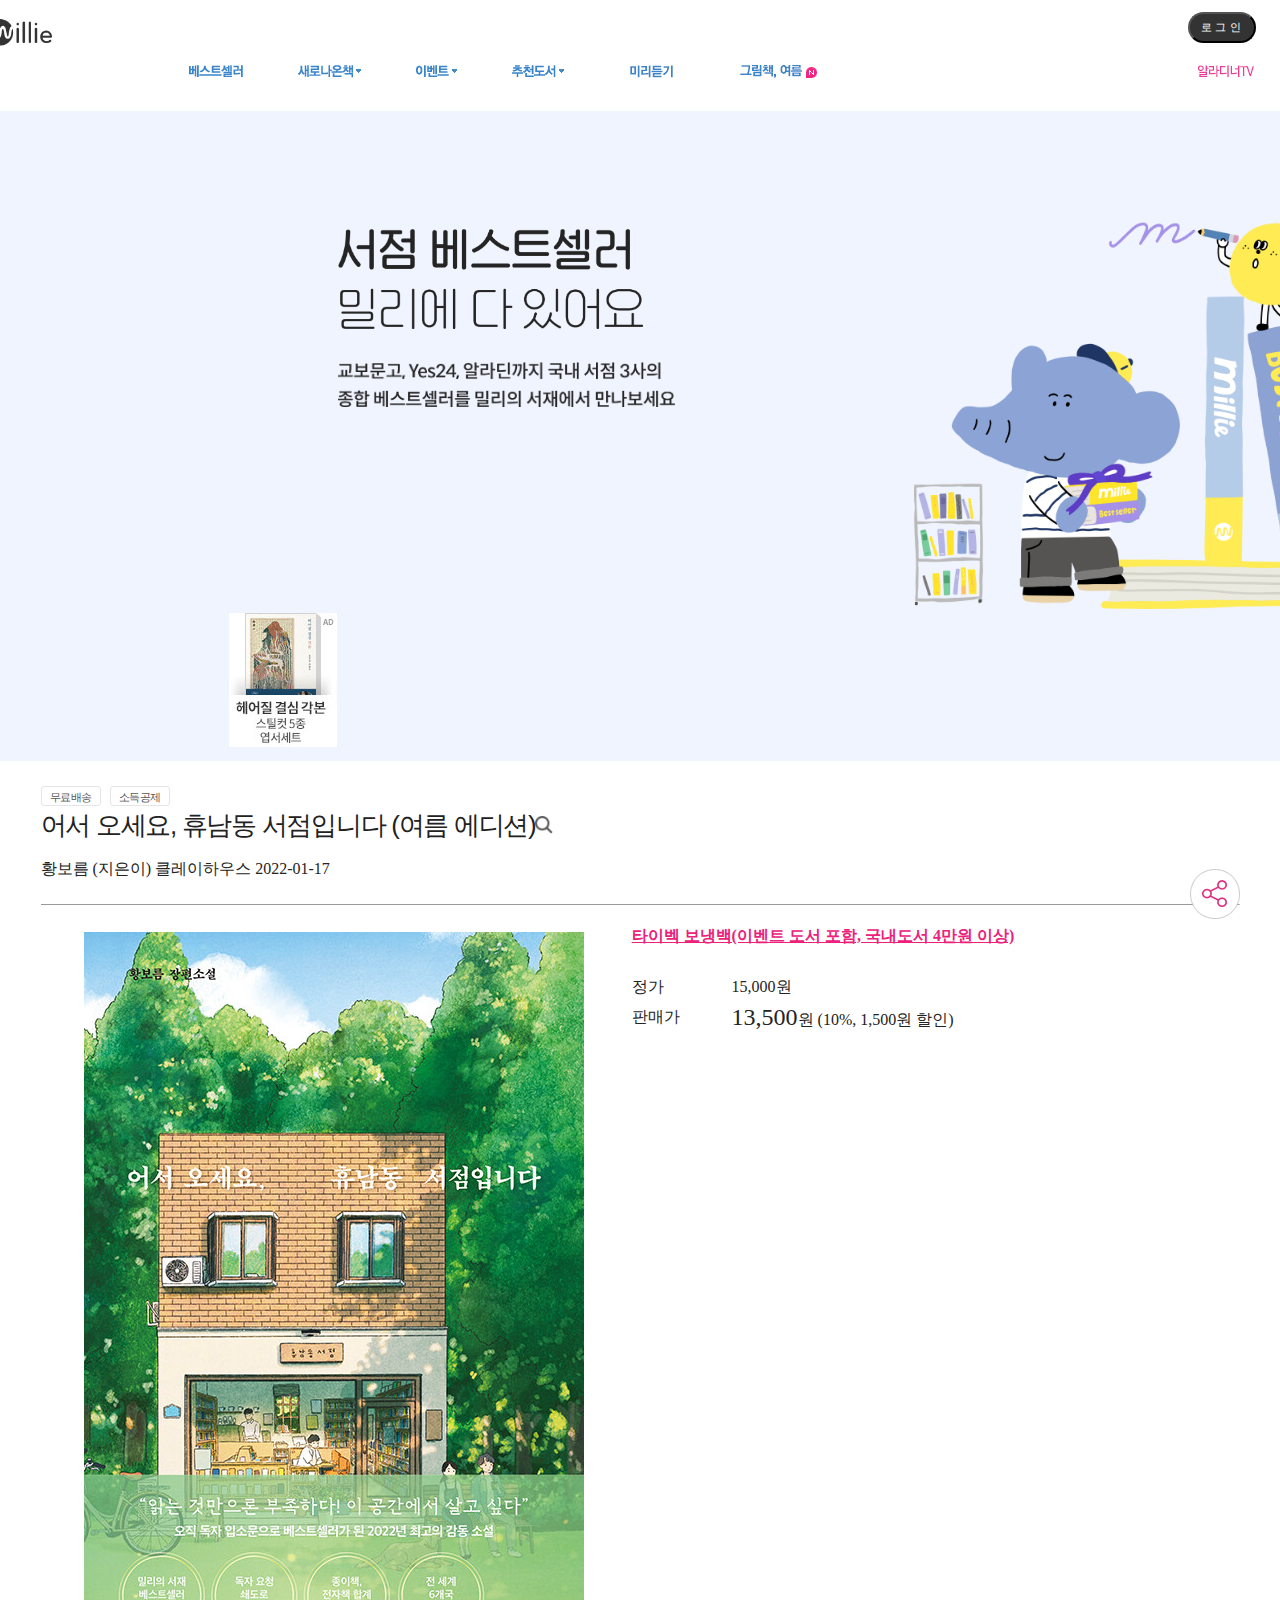
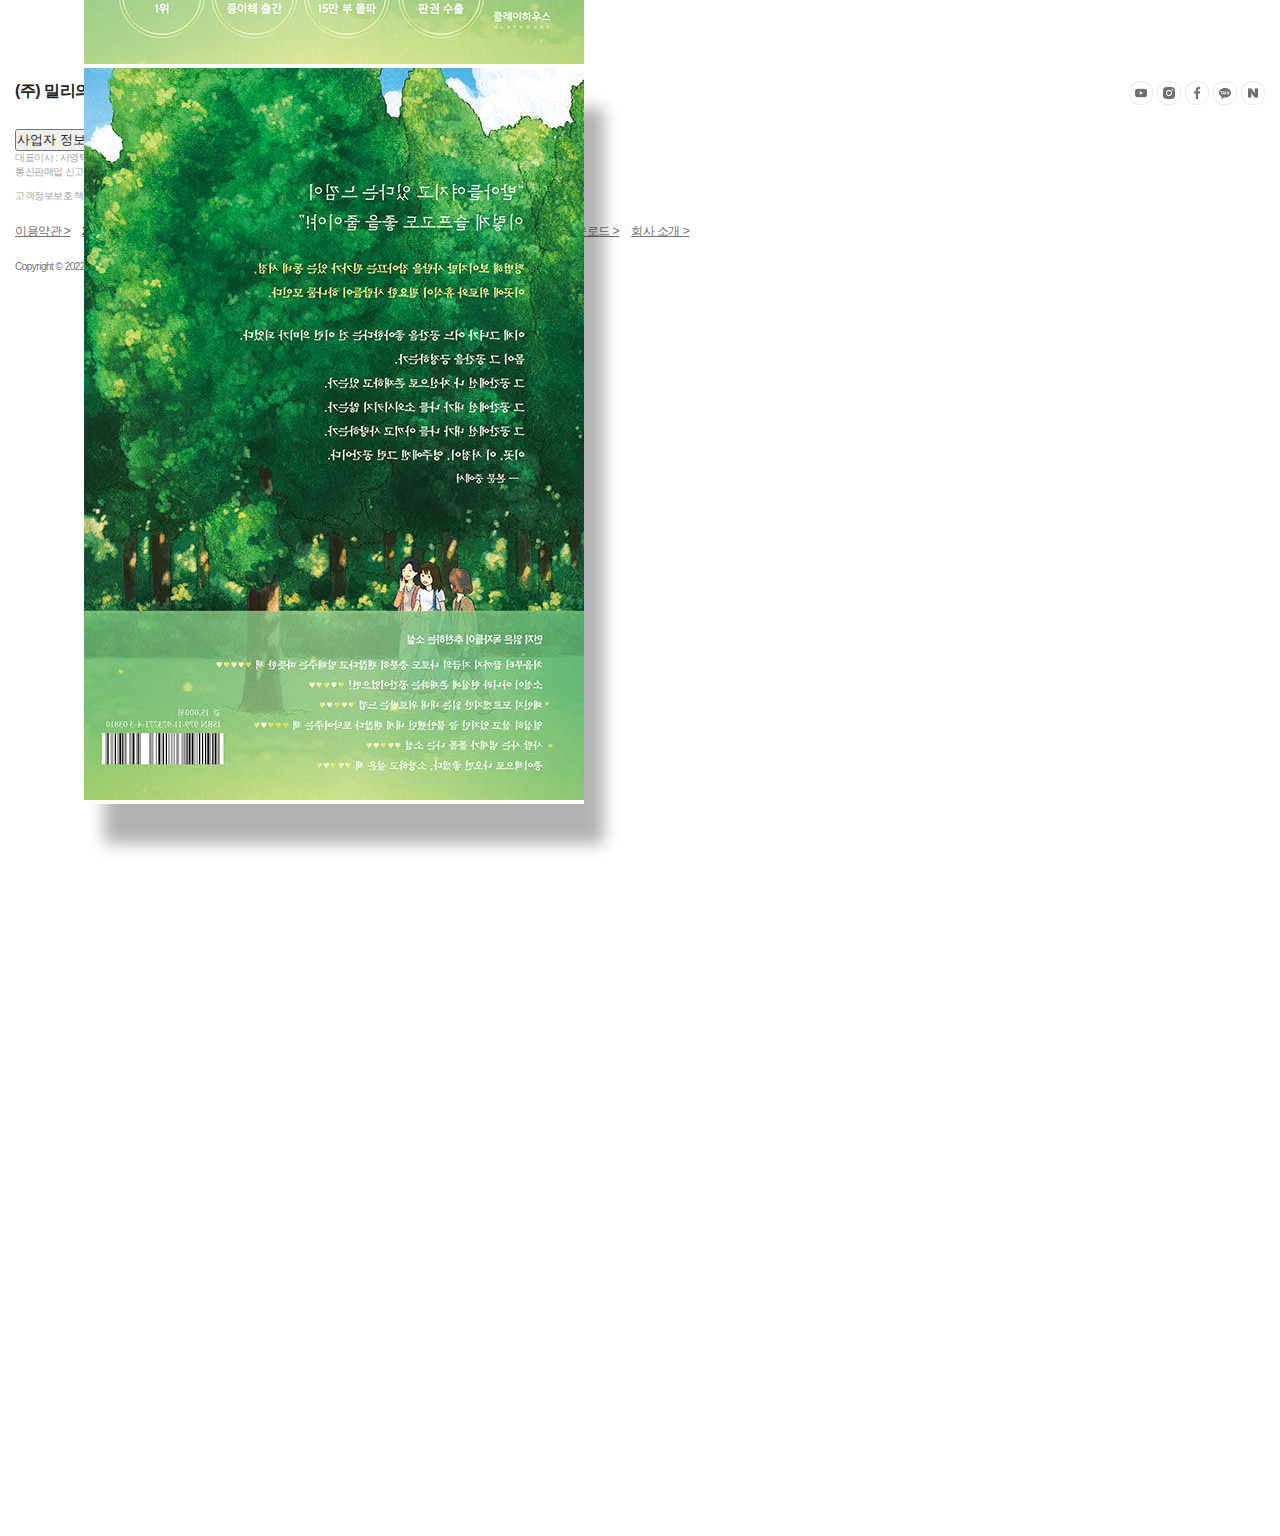
==== serve.html @ b1a8ce61 "07/26" ====
<!DOCTYPE html>
<html lang="en">

<head>
    <meta charset="UTF-8">
    <meta http-equiv="X-UA-Compatible" content="IE=edge">
    <meta name="viewport" content="width=device-width, initial-scale=1.0">
    <title>베스트 셀러</title>
    <script src="https://ajax.aspnetcdn.com/ajax/jQuery/jquery-3.6.0.min.js"></script>
    <link rel="stylesheet" type="text/css" href="css/1.css">
    <script></script>

    

    <style>
        * {
            margin: 0;
            padding: 0;
            box-sizing: border-box;
            color: #242424;
        }

        ul,
        ol,
        li {
            list-style: none;
        }

        .item {
            width: 100%;
            height: 7000px;
            /* background-color: rgb(51, 223, 142); */
        }

        .item1 {
            width: 100%;
            height: 64px;
            /* background-color: rgb(248, 1, 1); */
            display: flex;
            place-content: flex-end;

        }

        .item1 li {
            display: inline;
        }

        .item-text {
            position: absolute;
            top: 5px;
            top: 10px;
        }

        .item-text:hover {
            position: absolute;
        }

        .item-text li {
            position: absolute;
        }

        .item1-1 {
            display: flex;
            height: 100%;
            width: 111px;
            padding: 0 24px;
            margin: 0px 86% 0px 0px;
            align-items: center;
            justify-content: center;
            transition: background-color 0s;
            transition-delay: .3s;
        }

        .item1-2 {
            display: flex;
            height: 100%;
            padding: 0 24px;
            margin: -5px 0 0 -12px;
            align-items: center;
            justify-content: space-between;
            background-color: hsla(0, 0%, 100%, 0);
            transition: background-color 0s;
            transition-delay: .3s;
        }

        .item1-2>a {
            text-align: center;
            color: #ffff;
        }

        .item1-2 li {
            text-align: center;
            color: #ffff;
        }

        .item1-ul2 {
            width: 111px;
            height: 100%;
            /* background-color: rgb(0, 68, 255); */
        }

        .item1-3 a {
            padding: 9px 14px;
            font-size: 16px;
            color: black;
            text-decoration: blink;
        }

        .item1-3 {
            display: -ms-flexbox;
            display: flex;
            -ms-flex-pack: center;
            justify-content: center;
            margin-right: 24px;
        }

        #item2 {
            width: 100%;
            display: block;
            max-width: 100%;
            margin: 0 auto;
            background-repeat: no-repeat;
            background-position: 100% 56%;
            padding: 64px 0 0;
            height: 650px;
            padding-top: 64.5px;
            position: relative;
            background-color: #f0f4ff;
            overflow: hidden;
        }
        .item2-1{
            width: 100%;
            display: -ms-flexbox;
            display: flex;
            -ms-flex-pack: justify;
            justify-content: space-between;
            max-width: 1440px;
            margin: 0px 0 0 238px;
            overflow: hidden;
        }

        @keyframes fadein {
            from {
                opacity: 0;
            }

            to {
                opacity: 1;
            }
        }

        @-moz-keyframes fadein {

            /* Firefox */
            from {
                opacity: 0;
            }

            to {
                opacity: 1;
            }
        }

        .item1-2button {
            cursor: pointer;
            background: #333;
            border-radius: 100px;
            font-size: 11px;
            padding: 7px 9px 7px 10px;
            line-height: 13px;
            letter-spacing: 3.4px;
            color: #fff;
            text-align: center;
            width: 68px;
        }

        /* ----item2------ */

        #item2 img {
            display: flex;
            margin: 33px 0 0 100px;
            padding: 0 100px 0 0;
        }

        .item2-2{
        background-color: #f0f4ff;
        margin: 20px 0 0 0px;
        }

        #item2-menu{
            display: flex;
            padding: 0;
            margin: 0px 0 0 134px;
        }

        /* #item2-menu li {
            padding: 0px 2.5% 7px 9px;
        } */

        .item2-menu2{
            padding: 17px 100px 12px 20px;
            display: contents;
            text-align: center;
        }

        .item2-menu3{
            text-align: unset;
            display: contents;
            padding: 17px 0 0 60px;
            margin: 0 0 0 0;

        }

        .item2-menu2 li {
            padding: 0px 0px 10px 55px;
        }

        .item2-menu3 li {
            padding: 0px 0px 19px 38px;
            margin: 0px -25% 10px 25%;
        }
        /* ------item3------ */
        .item3{
            width: 100%;
            height: 900px;
            /* background-color: red; */
            display: flex;
            justify-content: center;
            align-items: center;
        }

        .item3-1{
            /* width: 1200px;
            height: 850px;
            background-color: gold;
            display: flex;
            margin: 0 0 0 0;
            padding: 0 0 0 0; */
            width: 1200px;
            height: 850px;
            /* background-color: gold; */
            margin: 0px 0px 0px -1px;
            justify-content: unset;
            padding: 0px 0px 0px 1px;
        }

        .item3-2{
            width: 500px;
            height: 714px;
            margin-top: 7.1%;
            position: absolute;
            width: 500px;
            height: 714px;
            margin: -23px 0 0 43px;
            position: absolute;
        }

        .item3-3{
            /* width: 500px;
            height: 714px;
            background-color: tomato; */
            /* width: 500px;
            height: 714px;
            margin: -14px 0 0 58.3%;
            background-color: tomato; */
            width: 608px;
            height: 729px;
            margin: -29px 0 0 49.3%;
        }

        .item3-3-text1{
            color: #eb217c;
        }

        .item3-3-a{
            color: #f03c97;
            font-weight: bold;
        }
        .item3-3-b{
            margin: 0;
            padding: 0;
            height: 30px;
        }
        .item3-3-c ul{
            padding: 0;
            margin: 0;
        }
        .item3-3-c li {
            list-style: none;
            position: relative;
            padding: 0 0 3px 0;
            margin: 0;
        }
        
        .item3-c-text1{
            position: absolute;
            left: 0;
            width: 100px;
        }

        .item3-c-text2{
            margin-left: 100px;
            width: 400px;
            padding-bottom: 3px;
        }

        .item3-c-text3{
            position: absolute;
            left: 0;
            width: 100px;
            top: 3px;
        }

        .item3-c-text4{
            margin-left: 100px;
            width: 460px;
            padding-bottom: 3px;
            color: #222;
        }

        .item3-c-text5{
            font-size: 24px;
        }

        .item3 h2{
            text-align: center;
            margin-bottom: 24px;
            line-height: 130%;
            transform: translateY(80px);
            transition: all 2s;
            opacity: 0;
        }
        .item3-p1{
            margin-bottom: 24px;
            padding: 14px 0 0 0;
            transition: all 2s;
        }

        .item3-right{
            width: 60px;
            float: right;
            text-align: right;
            padding-top: 0px;
            margin: -86px 0 0 0px;
        }

        .item3 li ul{
            margin: 0;
            padding: 0;
            list-style: none;
        }

        .item3-span{
            display: inline-block;
            background: #ffffff;
            border-radius: 3px;
            padding: 0 8px;
            height: 20px;
            line-height: 20px;
            text-align: center;
            font-size: 11px;
            color: #555;
            margin-right: 5px;
            letter-spacing: -0.04em;
            font-family: Malgun Gothic,'Segoe WPC', 'Segoe UI', 'Apple SD Gothic Neo', Helvetica, AppleGothic, Sans-serif;
            border: 1px solid #e5e5e5;
        }
        
        .item3-a{

            font-size: 26px;
            font-family: "Noto Sans KR",Malgun Gothic,'Segoe WPC', 'Segoe UI', 'Apple SD Gothic Neo', Helvetica, AppleGothic, Sans-serif;
            color: #222;
            text-decoration: none;
            line-height: 1.5;
            letter-spacing: -0.05em;
            font-weight: 500;
        }

        .item3-a2{
            margin: 13px 0 21px 0;
            padding: 0px 0 0 0;
            height: 30px;
        }

        .item3-hr{
            color: #dddddd;
            border-bottom: hidden;
        }

        .item3-top{
            width: 108px;
            height: 134px;
            position: absolute;
            left: 168px;
            margin: 47.9% 0px 0 61px;
            top: 0px;
            background-color: skyblue;
            background-image: url(img/item3-top.jpg);
        }

        .item3-2-1{

            position: absolute;
            z-index: 10;
            opacity: 0;
            width: 25%;
            height: 100%;
            top: 0;
            left: 0;
            cursor: pointer;
            -webkit-transition: opacity 1s ease-in-out;
            -moz-transition: opactiy 1s ease-in-out;
            -ms-transition: opacity 1s ease-in-out;
            -o-transition: opacity 1s ease-in-out;
            transition: opacity 1s ease-in-out;
        
        }

        .item3-2-1 a {
            top: 45%;
            left: 10px;
            position: absolute;
        }

        .item3-2-1 img {
            width: 19px;
        }

        .item3-2-2{

            position: absolute;
            z-index: 10;
            opacity: 0;
            width: 25%;
            height: 100%;
            top: 0;
            left: 75%;
            cursor: pointer;
            -webkit-transition: opacity 1s ease-in-out;
            -moz-transition: opactiy 1s ease-in-out;
            -ms-transition: opacity 1s ease-in-out;
            -o-transition: opacity 1s ease-in-out;
            transition: opacity 1s ease-in-out;
        }
        .item3-2-2 a{
            top: 45%;
            right: 10px;
            position: absolute;
        }

        .item3-2-2 img {
            width: 19px;
            text-align: left;
        }

        .item3-a-1{
            -webkit-transform: translate3d(0,0,0);
            -moz-transform: translate3d(0,0,0);
            transform: translate3d(0,0,0);
            transition: transform 500ms ease-in-out
        }
        .item3-a-2{
            -webkit-transform: rotate3d(0,1,0,-180deg) translate3d(0,0,73px);
            -moz-transform: rotate3d(0,1,0,-180deg) translate3d(0,0,73px);
            transform: rotate3d(0,1,0,-180deg) translate3d(0,0,73px);
            box-shadow: -20px 40px 15px rgb(0 0 0 / 30%);
            transition: box-shadow 500ms ease-in-out, transform 500ms ease-in-out;
        }
        .item3-ul3 default .item3-a-3{
            opacity: 1;
            transition-delay: 90ms;
        }

        .item3-a-3{
            width: 73px;
            left: -37px;
            height: 732px;
            -webkit-transform: rotate3d(0,1,0,-90deg) translate3d(-34px,0,0);
            -moz-transform: rotate3d(0,1,0,-90deg) translate3d(-34px,0,0);
            transform: rotateY(-90deg) translate3d(-34px,0,0);
        }

        /* ---item3 슬라이드---- */
        .item3-slide{
            -webkit-flex-shrink: 0;
            -ms-flex: 0 0 auto;
            flex-shrink: 0;
            width: 100%;
            height: 100%;
            position: relative;
        }

        .item3-slide2{
            height: auto;
        }
        

        .item3-ul2{
            list-style: none;
            position: relative;
        }

        #item3-ul2 li {
            -webkit-perspective: 1800px;
            -moz-perspective: 1800px;
            perspective: 1800px;
            position: relative;
            width: 100%;
            float: left;
            z-index: 1;
        }

        .item3-slide .item3-slide li .div {
            display: block;
            position: absolute;
        }


        /* ---------하단----------- */
        footer {
            width: 100%;
            height: 300px;
        }

        footer .footer_head {
            width: 1250px;
            margin: 0 auto;
            margin-top: 20px;
            margin-bottom: 20px;
            display: flex;
            justify-content: space-between;
        }

        footer .footer_head span {
            font-family: "Noto Sans KR", sans-serif;
            font-weight: 600;
            letter-spacing: -0.5px;
        }

        footer .footer_head img {
            width: 24px;
        }

        footer .footer_info {
            width: 1250px;
            margin: 0 auto;
        }



        footer .footer_info ul {
            display: flex;
            font-family: "Noto Sans KR", sans-serif;
            font-size: 10px;
        }

        footer .footer_info ul li {
            color: #a5a5a5;
            margin-right: 15px;
            letter-spacing: -0.5px;
        }

        footer .footer_service {
            width: 1250px;
            margin: 0 auto;
        }

        footer .footer_service ul {
            display: flex;
            font-family: "Noto Sans KR", sans-serif;
            font-size: 12px;
            margin-bottom: 20px;
        }

        footer .footer_service ul li {
            margin-right: 12px;
        }

        footer .footer_service ul li a {
            color: #6f6f6f;
            letter-spacing: -0.5px;
        }

        footer .footer_service p {
            font-family: "Noto Sans KR", sans-serif;
            font-size: 10px;
            color: #6f6f6f;
            letter-spacing: -0.5px;
        }

        
    </style>
</head>

<body>
    <div class="item1">
        <div class="item1-1">
            <img src="img/item1.png" height="28" alt="">
        </div>

        <div class="item1-2">

            <button class="item1-2button">로그인</button>

        </div>
    </div>

    <div id="item2-menu">
        <ul class="item2-menu2">
            <li><a href="#"><img src="img/item2menu1.gif" alt=""></a></li>
            <li><a href="#"><img src="img/item2menu2.gif" alt=""></a></li>
            <li><a href="#"><img src="img/item2menu3.gif" alt=""></a></li>
            <li><a href="#"><img src="img/item2menu4.gif" alt=""></a></li>
            <li><a href="#"><img src="img/item2menu5.gif" alt=""></a></li>
            <li><a href="#"><img src="img/item2menu6.gif" alt=""><img src="img/item2menu7.gif" alt=""></a></li>
            <li></li>
        </ul>

        <ul class="item2-menu3">
            <li><a href="#"><img src="img/item2menu8.gif" alt=""></a></li>
            <li><a href="#"><img src="img/item2menu9.gif" alt=""></a></li>
            <li><a href="#"><img src="img/item2menu10.gif" alt=""></a></li>
        </ul>

    </div>

    <section id="item2">

        <div class="item2-1">

            <div class="item2-2">
                <img src="img/item2-1.png" height="100" alt="">
                <img src="img/item2-2.png" height="45" alt="">
            </div>

            <div class="item2 img">
                <img src="img/item2.png" height="400" alt="">
            </div>
        </div>
    </section>

    
    <div class="item3">
        <div class="item3-top">

        </div>
        <div class="item3-1">
            <ul class="item3-ul">
                <li>
                    <div>
                        <span class="item3-span">무료배송</span>
                        <span class="item3-span">소득공제</span>
                    </div>
                </li>
    
                <li>
                    <a href="#" class="item3-a">어서 오세요, 휴남동 서점입니다 (여름 에디션)<img src="img/itme3-a-icon.png" height="18"></a>
                    <a href="" class="item3-b"></a>
                </li>
    
                <li>
                    <p class="item3-p1">황보름 (지은이) 클레이하우스 2022-01-17</p>
                </li>

                <div class="item3-a2">
                    <hr class="item3-hr">
                </div>

                <div class="item3-right">
                    <a href="#" onclick="showSnsLayer()"><img src="img/item3 right.png" alt="" /></a>
                </div>
            </ul>

            <div class="item3-2">
                
                <div class="item3-slide">
                    <ul id="item3-ul2" class="item3-ul2">
                        <li>
                            <div class="item3-ul3 default">
                                <div class="item3-a-1"><img src="img/item3-2-img.jpg" alt=""></div>
                                <div class="item3-a-2"><img src="img/item3-3-img.jpg" alt=""></div>
                                <div class="item3-a-3"><img src="img/item3-4-img.jpg" alt=""></div>
                            </div>
                        </li>
                    </ul>
                </div>



                <div class="item3-2-1">
                    <a href="#" class=""><img src="img/itme3-2-1.png" alt=""></a>
                </div>
                
                <div class="item3-2-2">
                    <a href="#" class=""><img src="img/item2-2.png" alt=""></a>
                </div>
            </div>

            <div class="item3-3">
                <div>
                    <span class="item3-3-a">
                        <a href="#" class="item3-3-text1">타이벡 보냉백(이벤트 도서 포함, 국내도서 4만원 이상)</a>
                    </span>
                    <div class="item3-3-b"></div>
                </div>

                <div class="item3-3-c">
                    <ul>
                        <li>
                            <div class="item3-c-text1">정가</div>
                            <div class="item3-c-text2">15,000원</div>
                        </li>
                        <li>
                            <div class="item3-c-text3">판매가</div>
                            <div class="item3-c-text4">
                                <span class="item3-c-text5">13,500</span>원 (10%, 1,500원 할인)
                            </div>
                        </li>
                    </ul>
                </div>
            </div> 
        </div>
        
    </div>


    <footer>
        <div class="footer_head">
            <span>(주) 밀리의 서재</span>
            <div class="sns">
                <img src="img/foorem1.png" alt="">
                <img src="img/foorem2.png" alt="">
                <img src="img/foorem3.png" alt="">
                <img src="img/foorem4.png" alt="">
                <img src="img/foorem5.png" alt="">
            </div>
        </div>
        <div class="footer_info">
            <button type="button">사업자 정보 닫기</button>
            <ul>
                <li>대표이사 : 서영택</li>
                <li>사업자등록번호 : 423-88-00370</li>
                <li>호스팅 제공자 : (주)밀리의 서재</li>
            </ul>
            <ul style="margin-bottom: 10px;">
                <li>통신판매업 신고번호 : 2016-서울마포-2012호</li>
                <li>주소 : 서울특별시 마포구 양화로 45, 16층 (메세나폴리스 세아타워)</li>
            </ul>
            <ul style="margin-bottom: 20px;">
                <li>고객정보보호 책임자 : 김주영(jay@millie.town)</li>
                <li>마케팅 제휴 문의 : business@millie.town</li>
            </ul>
        </div>
        <div class="footer_service">
            <ul>
                <li><a href="#">이용약관 ></a></li>
                <li><a href="#"><b>개인정보처리방침 ></b></a></li>
                <li><a href="#">청소년보호정책 ></a></li>
                <li><a href="#">고객센터 ></a></li>
                <li><a href="#">B2B 문의 ></a></li>
                <li><a href="#">콘텐츠 제휴문의 ></a></li>
                <li><a href="#">뷰어 다운로드 ></a></li>
                <li><a href="#">회사 소개 ></a></li>
            </ul>
            <p>Copyright © 2022 밀리의 서재 All Rights Reserved.</p>
        </div>
    </footer>

    <script src="js/bb.js"></script>

</body>

</body>

<script>
    var scroll_category = $('#item5').offset().top;
    if (ws > scroll_category - 700) {
        $('#item5 h2, #item5 p').css("transform", "translateY(0px)").css("opacity", "1");
    }

    var scroll_category = $('#item5').offset().top;
    if (ws > scroll_category - 700) {
        $('#item5 h2, #item5 p').css("transform", "translateY(0px)").css("opacity", "1");
    }

</script>

</html>
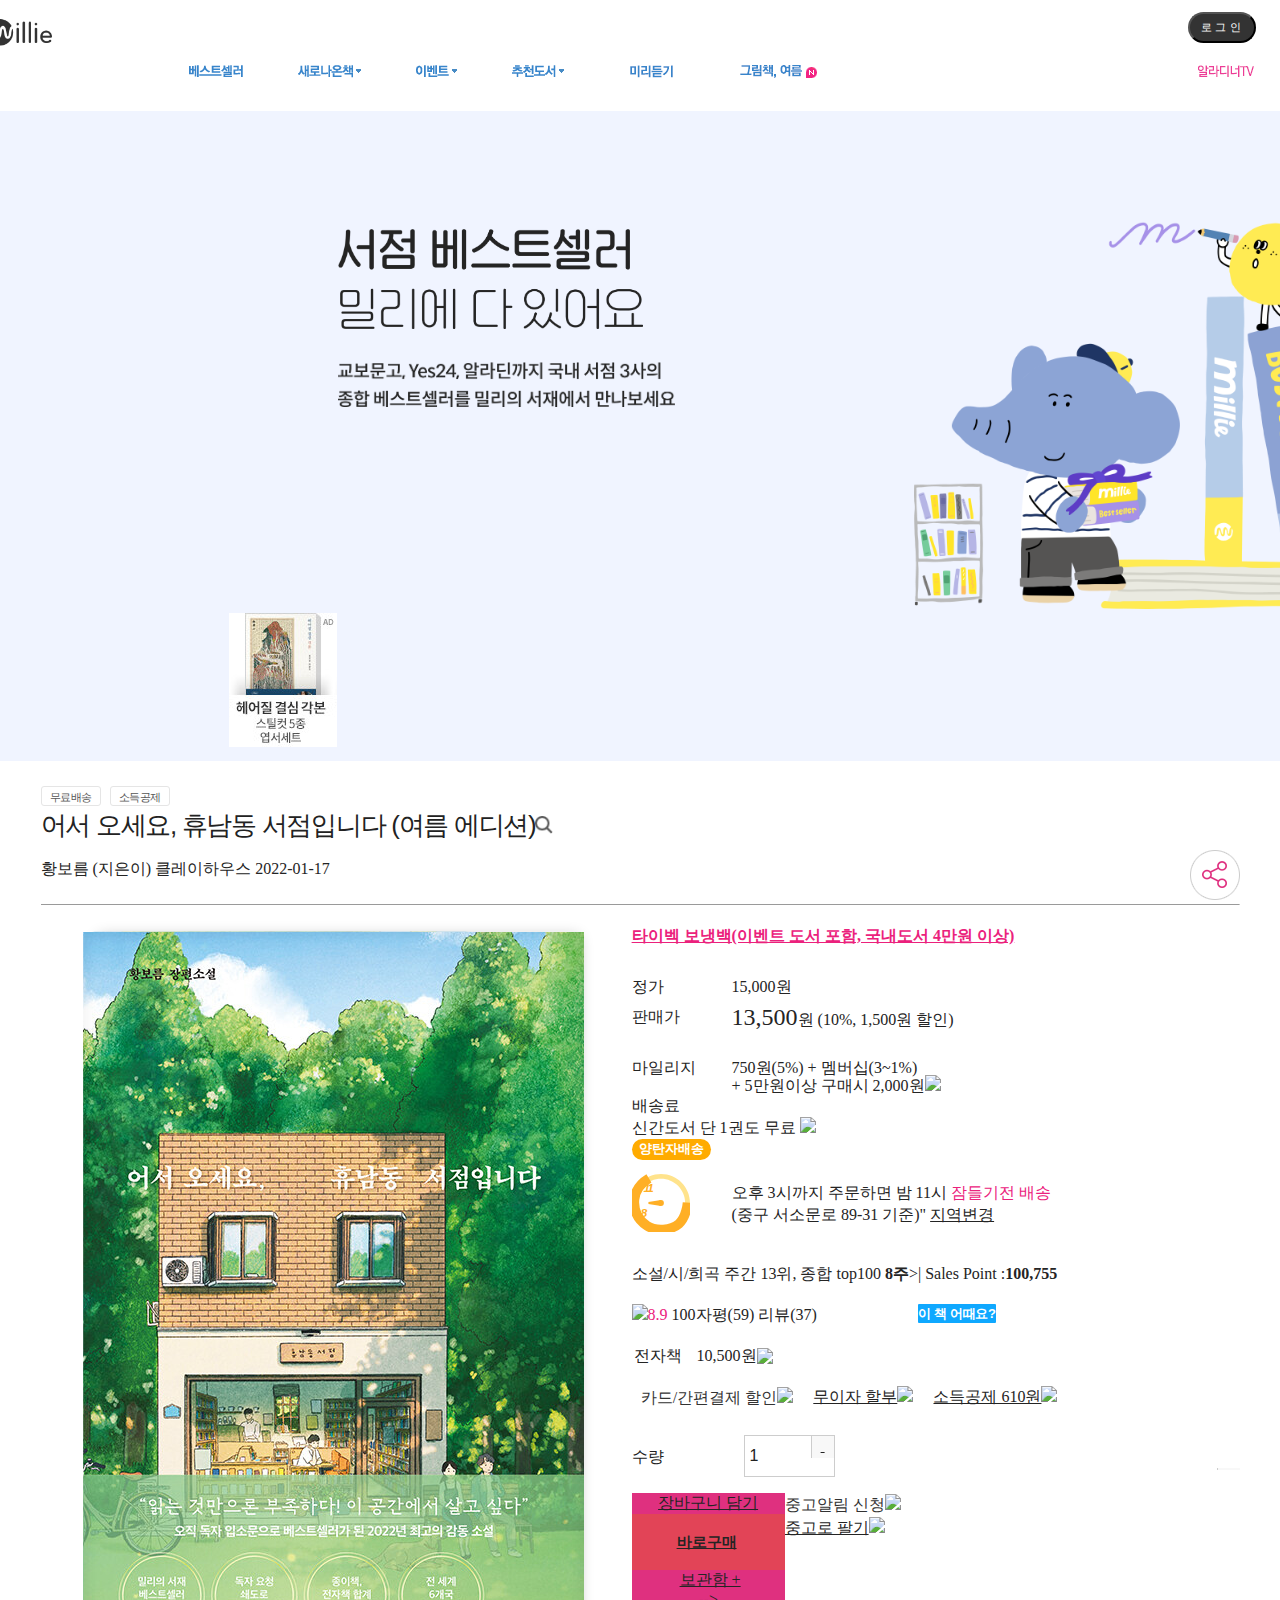
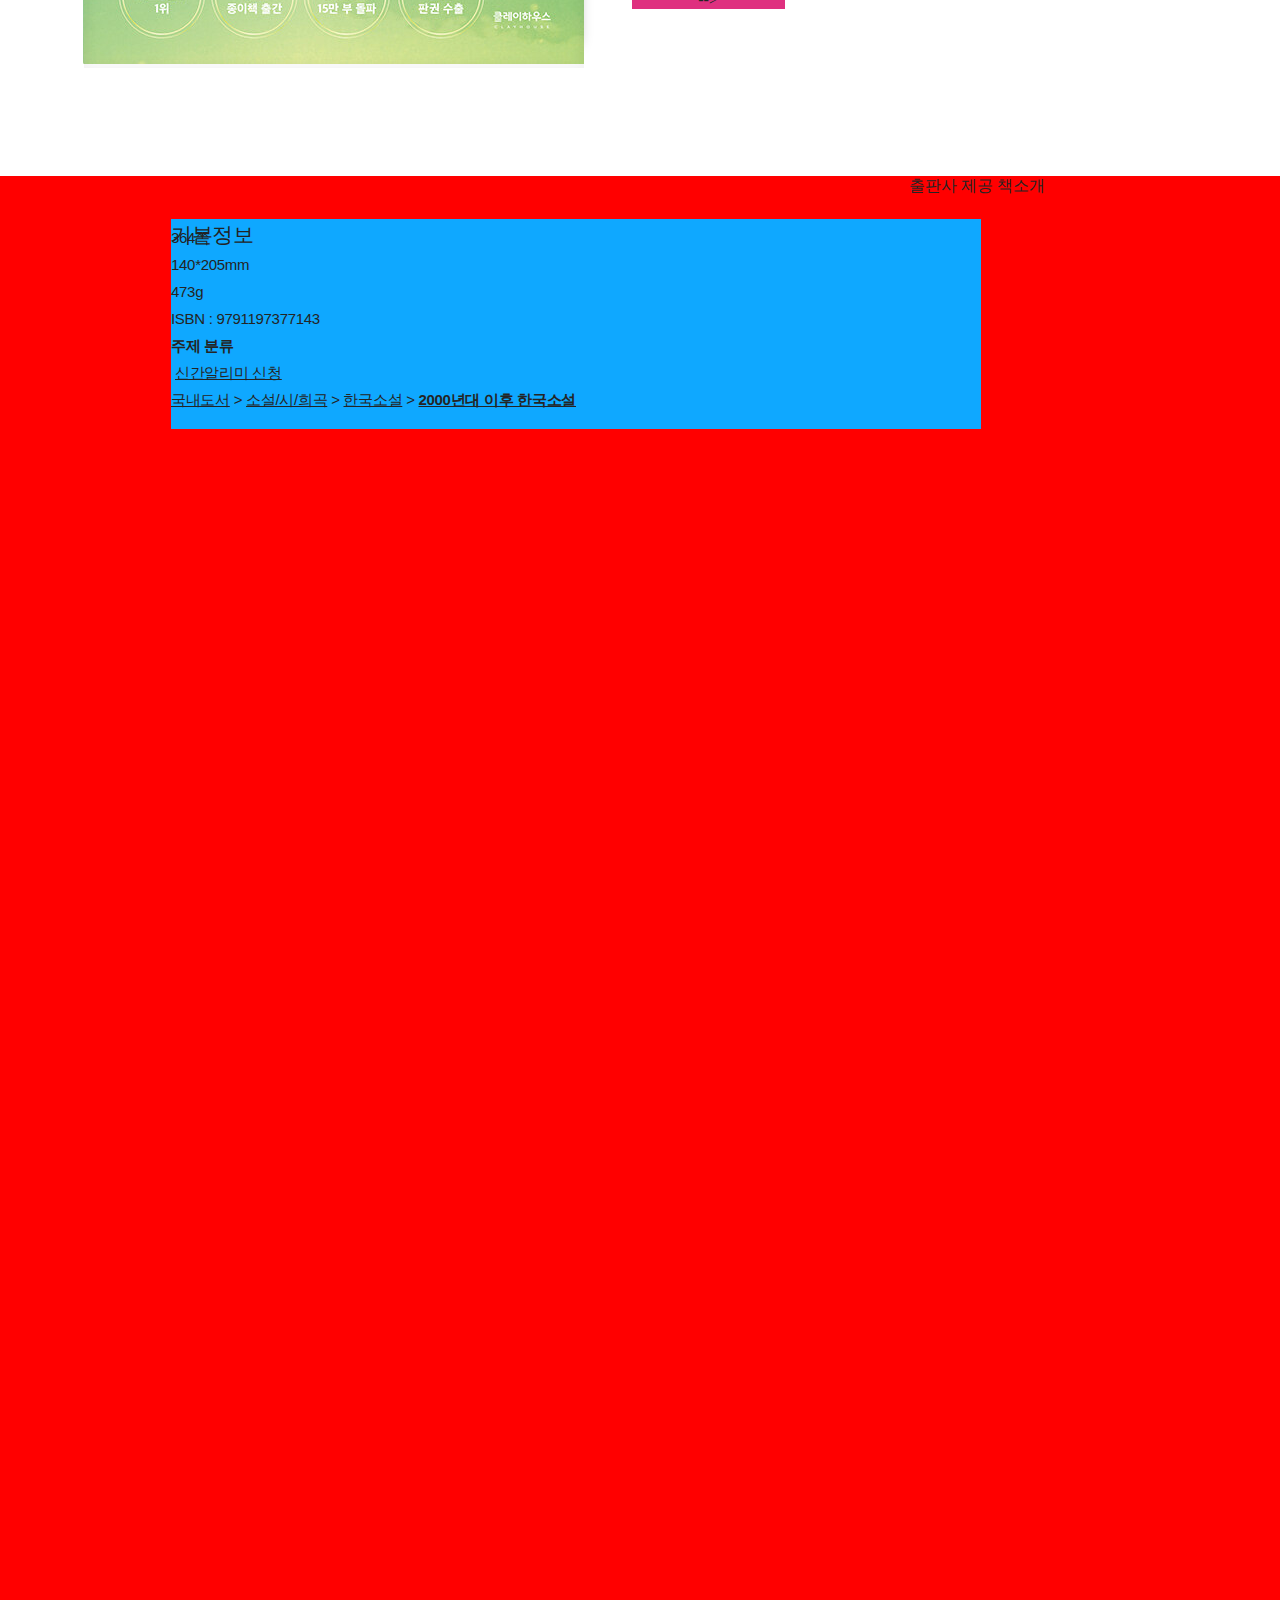
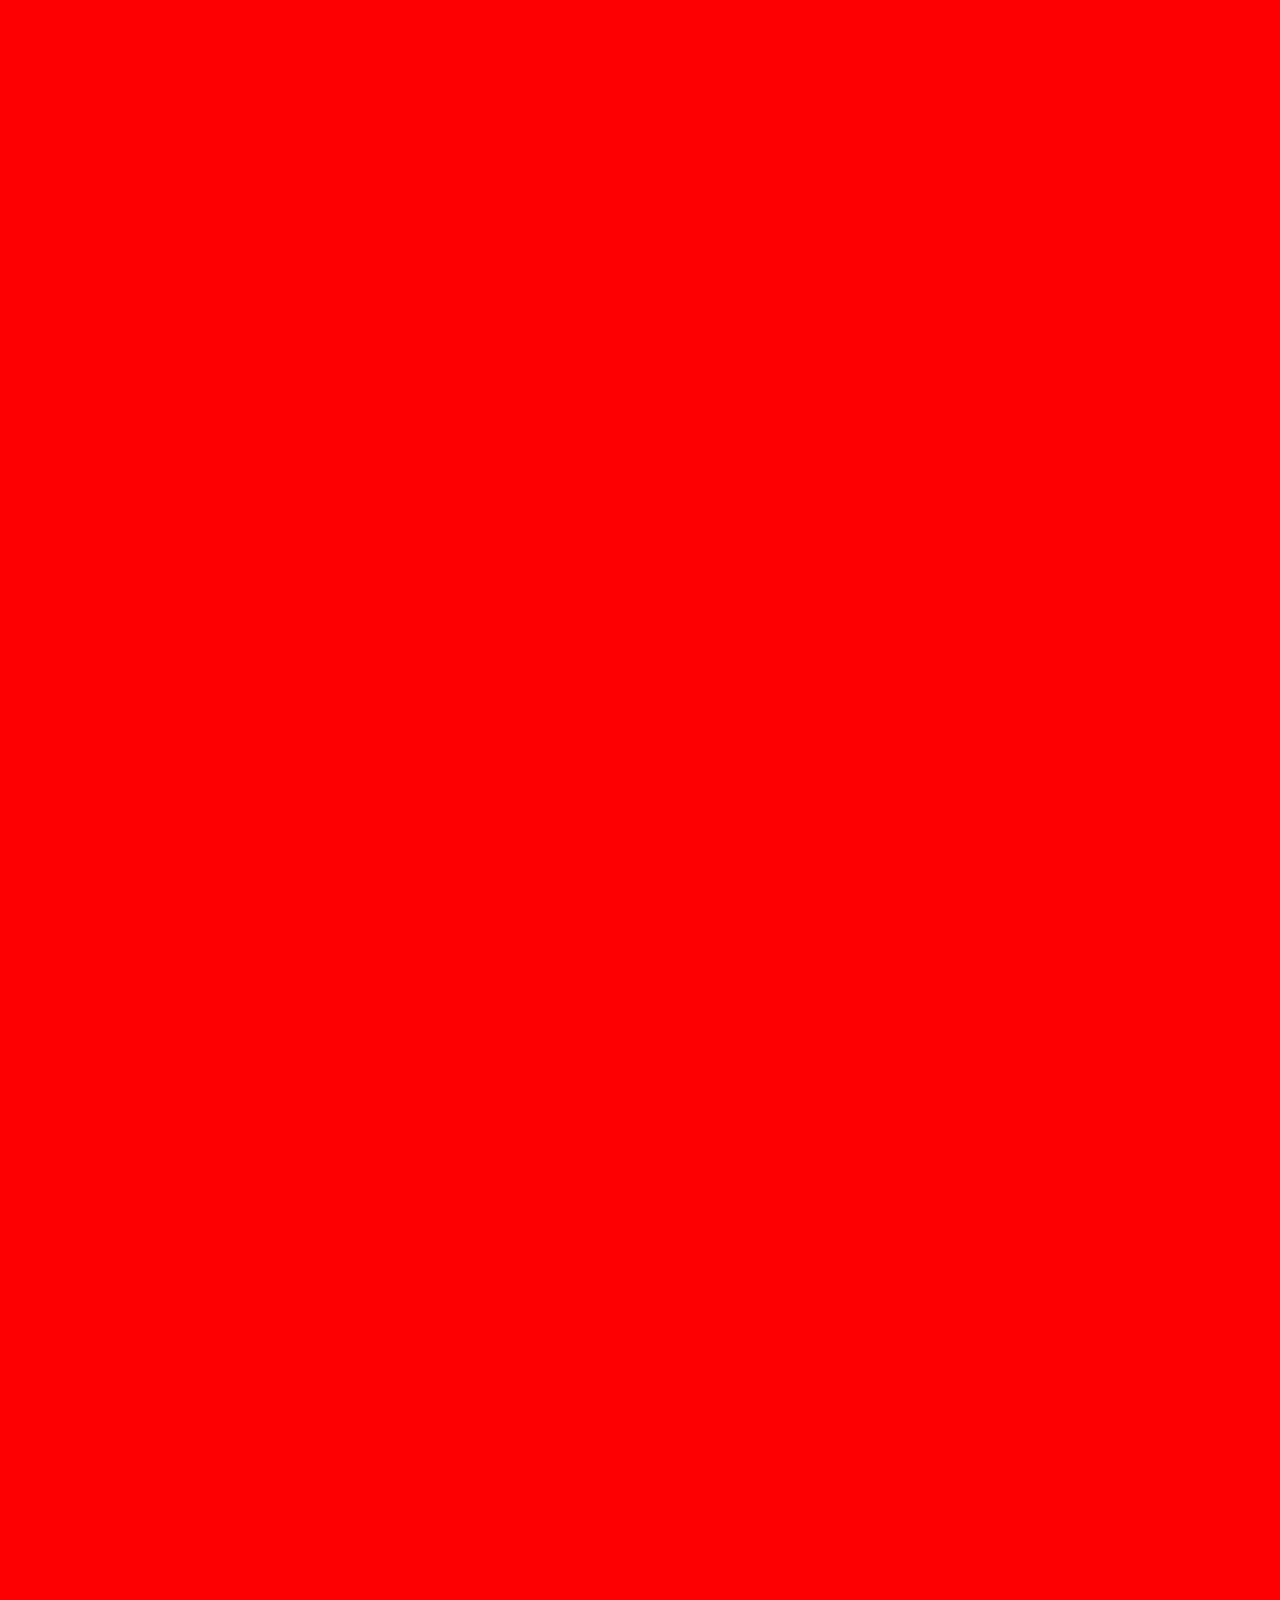
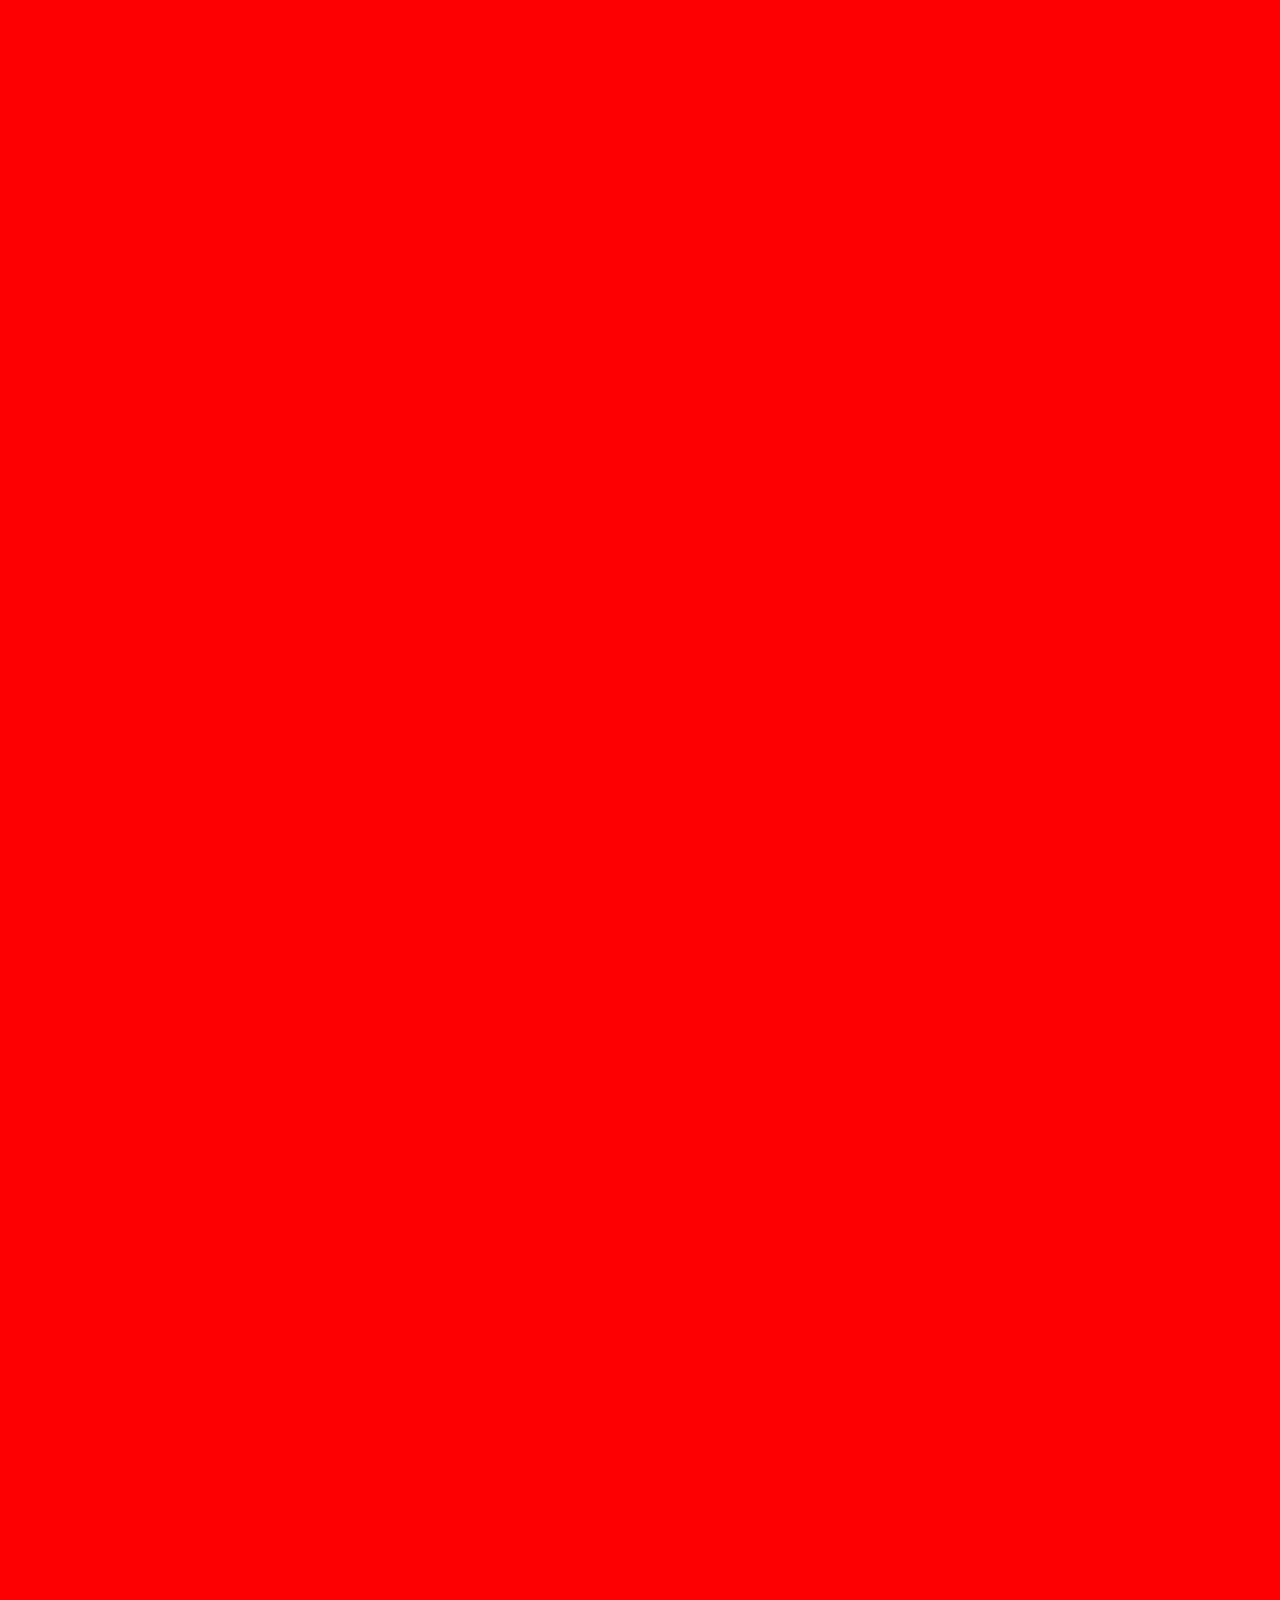
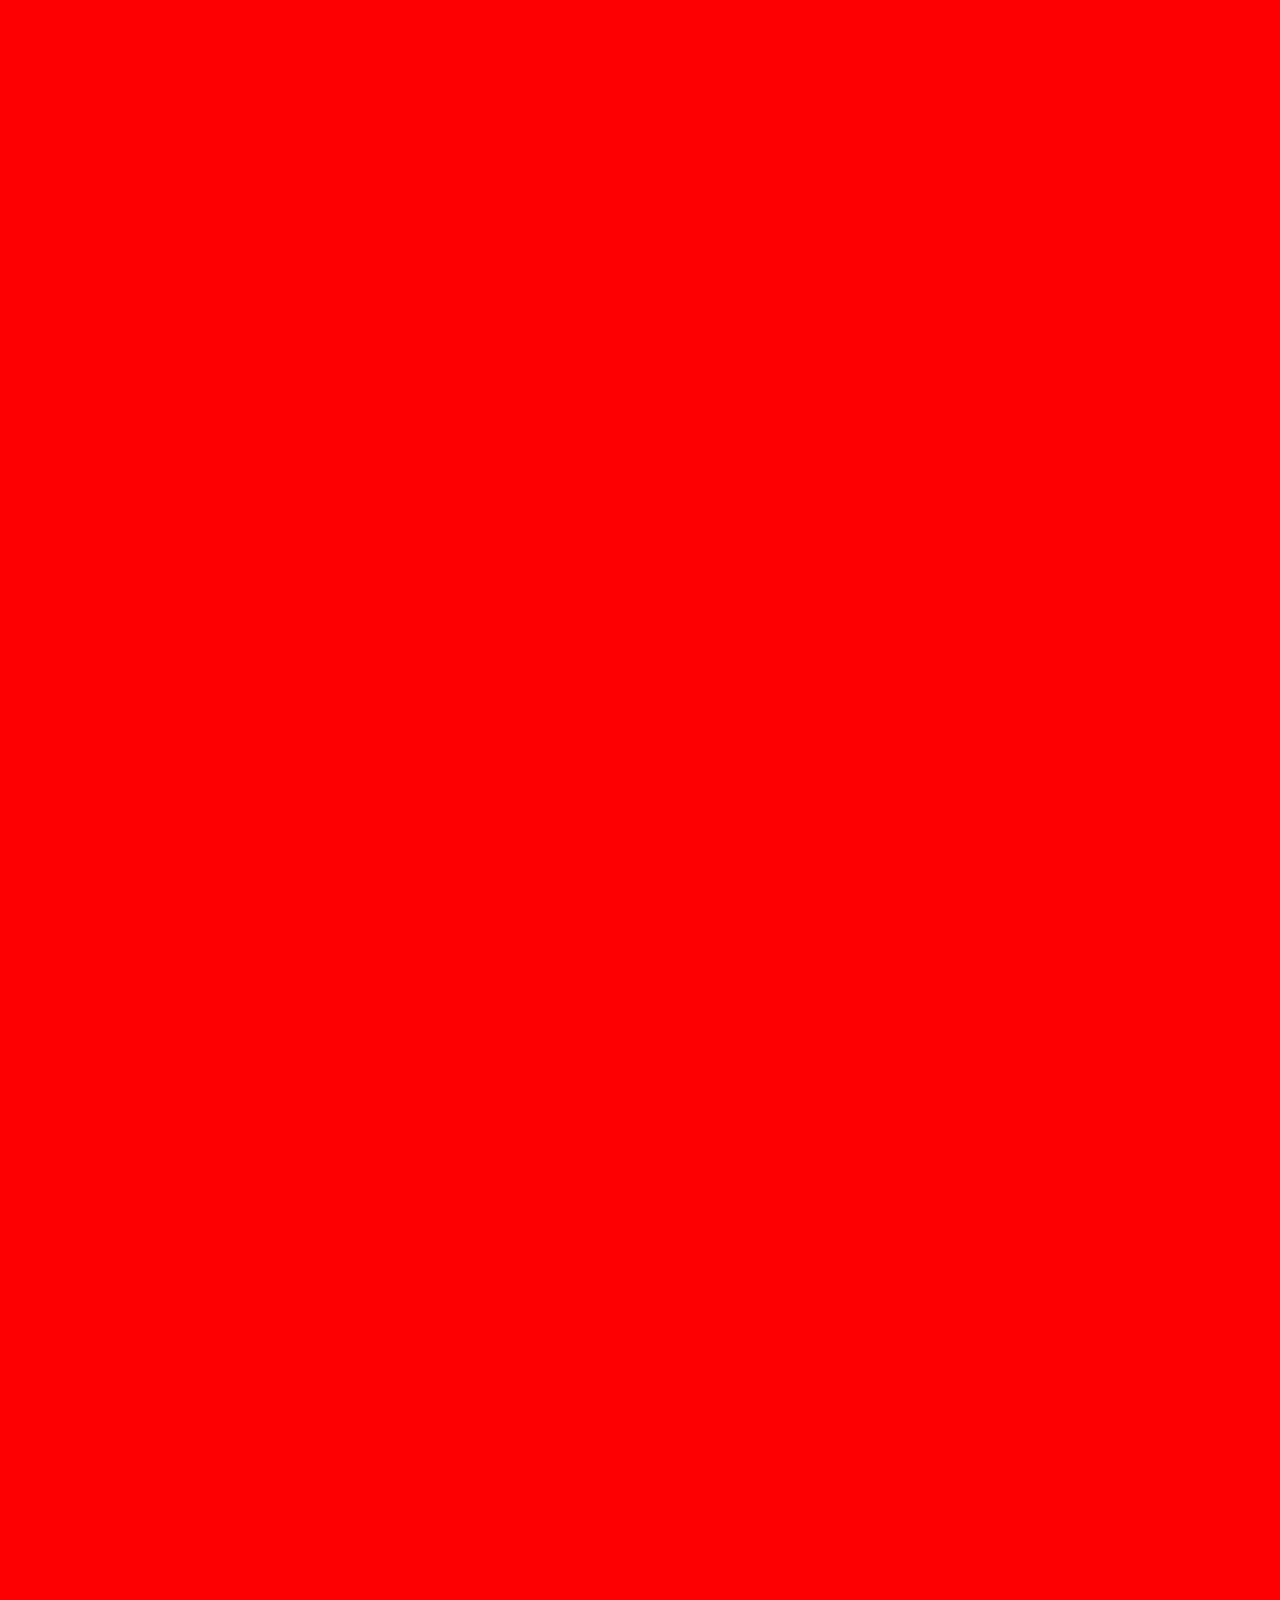
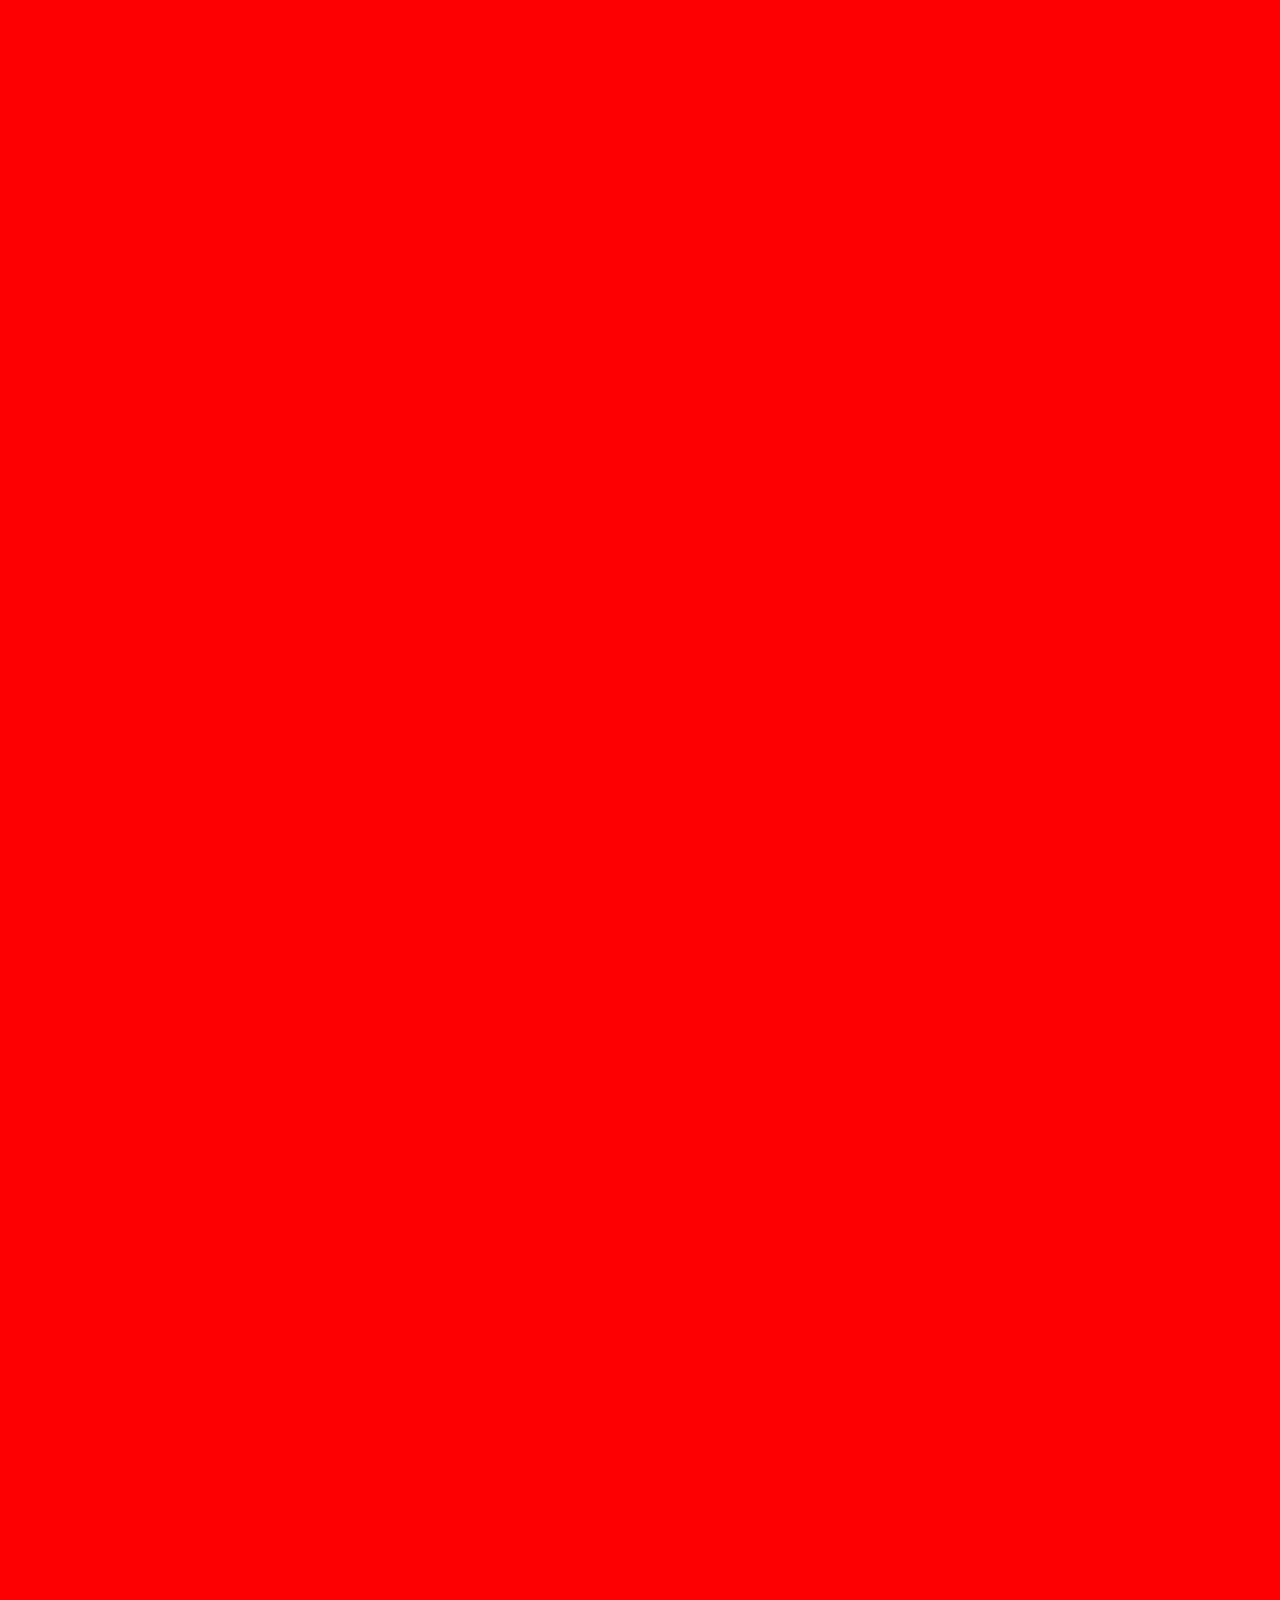
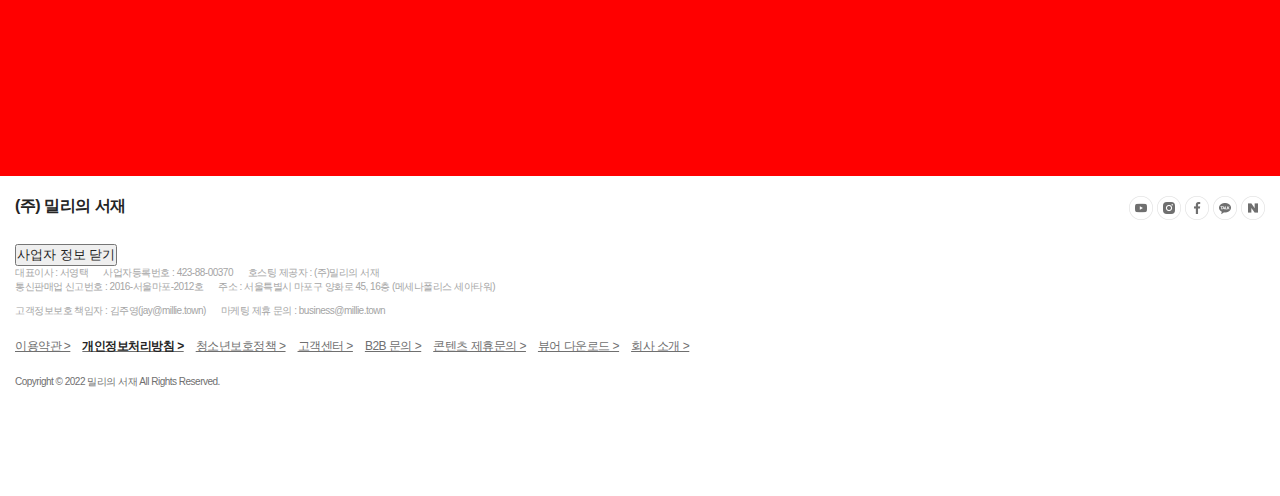
==== commit b24a38fc: "07/29" ====
--- a/serve.html
+++ b/serve.html
@@ -10,7 +10,7 @@
     <link rel="stylesheet" type="text/css" href="css/1.css">
     <script></script>
 
-    
+
 
     <style>
         * {
@@ -128,7 +128,8 @@
             background-color: #f0f4ff;
             overflow: hidden;
         }
-        .item2-1{
+
+        .item2-1 {
             width: 100%;
             display: -ms-flexbox;
             display: flex;
@@ -182,12 +183,12 @@
             padding: 0 100px 0 0;
         }
 
-        .item2-2{
-        background-color: #f0f4ff;
-        margin: 20px 0 0 0px;
-        }
-
-        #item2-menu{
+        .item2-2 {
+            background-color: #f0f4ff;
+            margin: 20px 0 0 0px;
+        }
+
+        #item2-menu {
             display: flex;
             padding: 0;
             margin: 0px 0 0 134px;
@@ -197,13 +198,13 @@
             padding: 0px 2.5% 7px 9px;
         } */
 
-        .item2-menu2{
+        .item2-menu2 {
             padding: 17px 100px 12px 20px;
             display: contents;
             text-align: center;
         }
 
-        .item2-menu3{
+        .item2-menu3 {
             text-align: unset;
             display: contents;
             padding: 17px 0 0 60px;
@@ -219,8 +220,9 @@
             padding: 0px 0px 19px 38px;
             margin: 0px -25% 10px 25%;
         }
+
         /* ------item3------ */
-        .item3{
+        .item3 {
             width: 100%;
             height: 900px;
             /* background-color: red; */
@@ -229,7 +231,7 @@
             align-items: center;
         }
 
-        .item3-1{
+        .item3-1 {
             /* width: 1200px;
             height: 850px;
             background-color: gold;
@@ -244,7 +246,7 @@
             padding: 0px 0px 0px 1px;
         }
 
-        .item3-2{
+        .item3-2 {
             width: 500px;
             height: 714px;
             margin-top: 7.1%;
@@ -255,7 +257,7 @@
             position: absolute;
         }
 
-        .item3-3{
+        .item3-3 {
             /* width: 500px;
             height: 714px;
             background-color: tomato; */
@@ -268,61 +270,157 @@
             margin: -29px 0 0 49.3%;
         }
 
-        .item3-3-text1{
+        .item3-3-text1 {
             color: #eb217c;
         }
 
-        .item3-3-a{
+        .item3-3-a {
             color: #f03c97;
             font-weight: bold;
         }
-        .item3-3-b{
+
+        .item3-3-b {
             margin: 0;
             padding: 0;
             height: 30px;
         }
-        .item3-3-c ul{
+
+        .item3-3-c ul {
             padding: 0;
             margin: 0;
         }
+
         .item3-3-c li {
             list-style: none;
             position: relative;
             padding: 0 0 3px 0;
             margin: 0;
         }
-        
-        .item3-c-text1{
+
+        .item3-3-d {
+            clear: both;
+            padding: 0;
+            margin: 0 0 25px 0;
+        }
+
+        .item3-3-d ul {
+            padding: 0;
+            margin: 0;
+        }
+
+        .item3-3-d li {
+            list-style: none;
+            position: relative;
+            padding: 21px 0 3px 0;
+            margin: 0;
+        }
+
+        .item3-3-d ul li .Litem {
             position: absolute;
             left: 0;
             width: 100px;
         }
 
-        .item3-c-text2{
+        .item3-3-d ul li .Ritem {
+            /* position: absolute; */
+            left: 116px;
+            /* width: 100px; */
+            margin: 0px 23px -4px 100px;
+        }
+
+        .item3-3-e {
+            clear: both;
+            padding: 0;
+            margin: 0 0 25px 0;
+        }
+
+        .item3-3-e ul {
+            padding: 0;
+            margin: 0;
+        }
+
+        .item3-3-e1 ul li {
+            list-style: none;
+            position: relative;
+            padding: 0 0 3px 0;
+            margin: 0;
+
+        }
+
+        .item3-3-e1 ul li .Litem {
+            position: absolute;
+            left: 0;
+            width: 100px;
+        }
+
+        .item3-3-e3 {
             margin-left: 100px;
             width: 400px;
             padding-bottom: 3px;
         }
 
-        .item3-c-text3{
+        .item3-3-e4 {
+            display: inline-block;
+            background: #ffab00;
+            text-align: center;
+            font-size: 13px;
+            line-height: 1.4em;
+            color: #fff;
+            border-radius: 15px;
+            padding: 1px 7px 2px 7px;
+            font-weight: bold;
+            margin-bottom: 3px;
+        }
+
+        .item3-3-e5 {
+            color: #eb217c;
+            text-decoration: none;
+            line-height: 1.5;
+        }
+
+        .item3-3 .item3-3-c .item3-3-e2 ul li {
+            position: absolute;
+            left: 0;
+            width: 100px;
+        }
+
+        .item3-4-1 {
+            width: 58px;
+            margin-top: -55px;
+            height: 65px;
+        }
+
+        .item3-c-text1 {
+            position: absolute;
+            left: 0;
+            width: 100px;
+        }
+
+        .item3-c-text2 {
+            margin-left: 100px;
+            width: 400px;
+            padding-bottom: 3px;
+        }
+
+        .item3-c-text3 {
             position: absolute;
             left: 0;
             width: 100px;
             top: 3px;
         }
 
-        .item3-c-text4{
+        .item3-c-text4 {
             margin-left: 100px;
             width: 460px;
             padding-bottom: 3px;
             color: #222;
         }
 
-        .item3-c-text5{
+        .item3-c-text5 {
             font-size: 24px;
         }
 
-        .item3 h2{
+        .item3 h2 {
             text-align: center;
             margin-bottom: 24px;
             line-height: 130%;
@@ -330,27 +428,28 @@
             transition: all 2s;
             opacity: 0;
         }
-        .item3-p1{
+
+        .item3-p1 {
             margin-bottom: 24px;
             padding: 14px 0 0 0;
             transition: all 2s;
         }
 
-        .item3-right{
+        .item3-right {
             width: 60px;
             float: right;
             text-align: right;
             padding-top: 0px;
-            margin: -86px 0 0 0px;
-        }
-
-        .item3 li ul{
+            margin: -105px 0 0 0px;
+        }
+
+        .item3 li ul {
             margin: 0;
             padding: 0;
             list-style: none;
         }
 
-        .item3-span{
+        .item3-span {
             display: inline-block;
             background: #ffffff;
             border-radius: 3px;
@@ -362,14 +461,14 @@
             color: #555;
             margin-right: 5px;
             letter-spacing: -0.04em;
-            font-family: Malgun Gothic,'Segoe WPC', 'Segoe UI', 'Apple SD Gothic Neo', Helvetica, AppleGothic, Sans-serif;
+            font-family: Malgun Gothic, 'Segoe WPC', 'Segoe UI', 'Apple SD Gothic Neo', Helvetica, AppleGothic, Sans-serif;
             border: 1px solid #e5e5e5;
         }
-        
-        .item3-a{
+
+        .item3-a {
 
             font-size: 26px;
-            font-family: "Noto Sans KR",Malgun Gothic,'Segoe WPC', 'Segoe UI', 'Apple SD Gothic Neo', Helvetica, AppleGothic, Sans-serif;
+            font-family: "Noto Sans KR", Malgun Gothic, 'Segoe WPC', 'Segoe UI', 'Apple SD Gothic Neo', Helvetica, AppleGothic, Sans-serif;
             color: #222;
             text-decoration: none;
             line-height: 1.5;
@@ -377,18 +476,18 @@
             font-weight: 500;
         }
 
-        .item3-a2{
+        .item3-a2 {
             margin: 13px 0 21px 0;
             padding: 0px 0 0 0;
             height: 30px;
         }
 
-        .item3-hr{
+        .item3-hr {
             color: #dddddd;
             border-bottom: hidden;
         }
 
-        .item3-top{
+        .item3-top {
             width: 108px;
             height: 134px;
             position: absolute;
@@ -399,7 +498,7 @@
             background-image: url(img/item3-top.jpg);
         }
 
-        .item3-2-1{
+        .item3-2-1 {
 
             position: absolute;
             z-index: 10;
@@ -414,7 +513,7 @@
             -ms-transition: opacity 1s ease-in-out;
             -o-transition: opacity 1s ease-in-out;
             transition: opacity 1s ease-in-out;
-        
+
         }
 
         .item3-2-1 a {
@@ -427,7 +526,7 @@
             width: 19px;
         }
 
-        .item3-2-2{
+        .item3-2-2 {
 
             position: absolute;
             z-index: 10;
@@ -443,7 +542,8 @@
             -o-transition: opacity 1s ease-in-out;
             transition: opacity 1s ease-in-out;
         }
-        .item3-2-2 a{
+
+        .item3-2-2 a {
             top: 45%;
             right: 10px;
             position: absolute;
@@ -454,35 +554,400 @@
             text-align: left;
         }
 
-        .item3-a-1{
-            -webkit-transform: translate3d(0,0,0);
-            -moz-transform: translate3d(0,0,0);
-            transform: translate3d(0,0,0);
+        .item3-a-1 {
+            -webkit-transform: translate3d(0, 0, 0);
+            -moz-transform: translate3d(0, 0, 0);
+            transform: translate3d(0, 0, 0);
             transition: transform 500ms ease-in-out
         }
-        .item3-a-2{
-            -webkit-transform: rotate3d(0,1,0,-180deg) translate3d(0,0,73px);
-            -moz-transform: rotate3d(0,1,0,-180deg) translate3d(0,0,73px);
-            transform: rotate3d(0,1,0,-180deg) translate3d(0,0,73px);
+
+        .item3-a-2 {
+            -webkit-transform: rotate3d(0, 1, 0, -180deg) translate3d(0, 0, 73px);
+            -moz-transform: rotate3d(0, 1, 0, -180deg) translate3d(0, 0, 73px);
+            transform: rotate3d(0, 1, 0, -180deg) translate3d(0, 0, 73px);
             box-shadow: -20px 40px 15px rgb(0 0 0 / 30%);
             transition: box-shadow 500ms ease-in-out, transform 500ms ease-in-out;
         }
-        .item3-ul3 default .item3-a-3{
+
+        .item3-ul3 default .item3-a-3 {
             opacity: 1;
             transition-delay: 90ms;
         }
 
-        .item3-a-3{
+        .item3-a-3 {
             width: 73px;
             left: -37px;
             height: 732px;
-            -webkit-transform: rotate3d(0,1,0,-90deg) translate3d(-34px,0,0);
-            -moz-transform: rotate3d(0,1,0,-90deg) translate3d(-34px,0,0);
-            transform: rotateY(-90deg) translate3d(-34px,0,0);
+            -webkit-transform: rotate3d(0, 1, 0, -90deg) translate3d(-34px, 0, 0);
+            -moz-transform: rotate3d(0, 1, 0, -90deg) translate3d(-34px, 0, 0);
+            transform: rotateY(-90deg) translate3d(-34px, 0, 0);
+        }
+
+        .item3-5-1 {
+            margin-left: 100px;
+            width: 400px;
+            padding-bottom: 3px;
+        }
+
+        .item3-5-2 {
+            color: #eb217c;
+            text-decoration: none;
+            line-height: 1.5;
+        }
+
+        .item3-5-4 {
+            display: inline-block;
+            background: #ffab00;
+            text-align: center;
+            font-size: 13px;
+            line-height: 1.4em;
+            color: #fff;
+            border-radius: 15px;
+            padding: 1px 7px 2px 7px;
+            font-weight: bold;
+            margin-bottom: 3px;
+        }
+
+        .item3-5-img {
+            margin: -24px -2px 18px 470px;
+        }
+
+        .item3-5-a {
+            clear: both;
+            padding: 0;
+            margin: 0 0 25px 0;
+        }
+
+        .item3-5-a1 {
+            color: #eb217c;
+            text-decoration: none;
+            line-height: 1.5;
+
+        }
+
+        .item3-5-a2 {
+            display: inline-block;
+            zoom: 1;
+            padding: 0;
+            vertical-align: middle;
+            text-align: center;
+            overflow: hidden;
+            text-decoration: none;
+            cursor: pointer;
+            background: #0fa8ff;
+            -moz-border-radius: 1px;
+            margin-top: -51px;
+            margin-left: 279px;
+            left: unset;
+            border-radius: 1px;
+            color: #fff !important;
+        }
+
+        .item3-5-a3 {
+            white-space: nowrap;
+            text-decoration: none;
+            outline: 0;
+            color: #fff !important;
+            font-size: 13px;
+            font-weight: bold;
+            font-family: malgun, "Malgun Gothic", Dotum, 돋움, sans-serif;
+            line-height: 1.5;
+            display: block;
+            white-space: nowrap;
+            margin: 0;
+            padding: 1px 7px 4px 7px;
+            letter-spacing: -0.02em;
+        }
+
+        .item3-5-b {
+            position: inherit;
+            left: 0;
+            width: 100px;
+            color: #222;
+        }
+
+        .item3-5-d {
+            margin: -31px 8px 29px 2px;
+        }
+
+        .item3-5-c {
+            width: 460px;
+            margin: -50px 0 0 65px;
+            padding-bottom: 3px;
+            color: #222;
+        }
+
+        .item3-5-c img {
+            margin: 0px 0 -3px 0;
+        }
+
+        .item3-5-b2 {
+            margin: 0;
+            padding: 0;
+            height: 15px;
+        }
+
+        .item3-5-e {
+            clear: both;
+            padding: 0;
+            margin: 0 0 25px 0;
+        }
+
+        .item3-6-1 {
+            color: #333;
+            text-decoration: none;
+            line-height: 1.5;
+        }
+
+        .item3-6-a {
+            display: flex;
+            padding: 1px 172px 4px 0px;
+            margin: 0px 0px 0px -1px;
+            place-content: space-around;
+        }
+
+        .item3-6-b {
+            clear: both;
+            padding: 0;
+            margin: 0 0 25px 0;
+        }
+
+        .item3-6-b1 {
+            /* position: absolute; */
+            left: 0;
+            width: 100px;
+            color: #222;
+        }
+
+        .itme3-6-b2 {
+            margin-left: 100px;
+            width: 460px;
+            padding-bottom: 3px;
+            color: #222;
+        }
+
+        .item3-6-b3 {
+            float: right;
+            text-align: center;
+            border: 0;
+            margin: 0;
+            padding: 1px 0;
+            width: 23px;
+            background: #f8f8f8;
+            border-left: 1px solid #cdcdcd;
+        }
+
+        .item3-6-b4 {
+            float: left;
+            border: 1px solid #cdcdcd;
+            margin: -33px 10px 0 112px;
+            padding: 0;
+            width: 91px;
+        }
+
+        .item3-6-b5 {
+            text-align: left;
+        }
+
+        #item3-6-text {
+            border: 0;
+            padding: 11px 5px 11px 5px;
+            font-family: malgun, "Malgun Gothic", Dotum, 돋움, sans-serif;
+            font-size: 16px;
+            margin: 0px;
+            color: #222;
+            width: 56px;
+            float: left;
+        }
+
+        .item3-6-b6 {
+            float: right;
+            text-align: center;
+            border: 0;
+            margin: 0;
+            padding: 1px 0;
+            width: 23px;
+            background: #f8f8f8;
+            border-left: 1px solid #cdcdcd;
+        }
+
+        .itme3-6-b7 {
+            float: right;
+            text-align: center;
+            border: 0;
+            margin: 0;
+            padding: 1px 0;
+            width: 23px;
+            background: #f8f8f8;
+            border-left: 1px solid #cdcdcd;
+        }
+
+        .item3-6-b8 {
+            clear: both;
+            margin: 0px;
+            padding: 0px;
+        }
+
+        .item3-6-b9 {
+            float: right;
+            text-align: center;
+            border: 0;
+            margin: 0;
+            padding: 1px 0;
+            width: 23px;
+            background: #f8f8f8;
+            border-left: 1px solid #cdcdcd;
+        }
+
+        .item3-6-b7 {
+            float: left;
+            padding: 0 0 8px 0;
+            margin: 0;
+            color: #222;
+        }
+
+        .item3-7-b1 {
+            display: inline-block;
+            *zoom: 1;
+            *display: inline;
+            padding: 10px 10px 0 15px;
+            vertical-align: middle;
+            border: 2px solid;
+            border-color: #2c98d9;
+            text-align: center;
+            overflow: hidden;
+            -webkit-border-radius: 3px;
+            -moz-border-radius: 3px;
+            border-radius: 3px;
+            width: 100%;
+            background-color: White;
+        }
+
+        .item3-7-b2 {
+            text-align: right;
+            width: 95%;
+            margin: 0 auto;
+            padding: 2px 0 0px 0;
+        }
+
+        .item3-7-b3 {
+            color: #787878 !important;
+            font-size: 11px;
+            font-family: 'Apple SD Gothic Neo', Dotum, 돋움, sans-serif;
+            text-decoration: none;
+            display: block;
+        }
+
+        .item3-7-b ul {
+            padding: 0;
+            margin: 0;
+            width: 100%;
+        }
+
+        .item3-7-b li {
+            display: inline;
+            float: left;
+            padding: 0 0 13px 0 !important;
+            font-size: 14px;
+            text-align: left;
+        }
+
+        strong {
+            font-weight: bold;
+        }
+
+        a:visited {
+            color: #333333;
+            text-decoration: none;
+        }
+
+        .item3-7-b5 {
+            display: inline-block;
+            *zoom: 1;
+            *display: inline;
+            padding: 0;
+            vertical-align: middle;
+            border: 1px solid;
+            border-color: #195fa5;
+            text-align: center;
+            overflow: hidden;
+            text-decoration: none !important;
+            cursor: pointer;
+            -webkit-border-radius: 3px;
+            -moz-border-radius: 3px;
+            border-radius: 3px;
+            background-color: #3b82c4;
+        }
+
+        .item3-7-1 {
+            display: inline-block;
+            padding: 0;
+            vertical-align: middle;
+            text-align: center;
+            overflow: hidden;
+            text-decoration: none;
+            cursor: pointer;
+            background: #df307f;
+            display: flex;
+        }
+
+        .itme3-7-1 a {
+            white-space: nowrap;
+            text-decoration: none;
+            outline: 0;
+            color: #FFF;
+            font-size: 15px;
+            font-weight: bold;
+            font-family: malgun, "Malgun Gothic", Dotum, 돋움, sans-serif;
+            line-height: 1.5;
+            display: block;
+            white-space: nowrap;
+            background: #df307f;
+            margin: 0;
+            padding: 17px 30px 17px 27px;
+        }
+
+        .item3-7-a2 {
+            white-space: nowrap;
+            text-decoration: none;
+            outline: 0;
+            color: #FFF;
+            font-size: 15px;
+            font-weight: bold;
+            font-family: malgun, "Malgun Gothic", Dotum, 돋움, sans-serif;
+            line-height: 1.5;
+            display: block;
+            white-space: nowrap;
+            background: #e24457;
+            margin: 0;
+            padding: 17px 48px 17px 45px;
+        }
+
+        .item3-7-a3 {
+            text-decoration: none;
+            background: #fafafa;
+        }
+
+        .item3-7-a4 {
+            margin-left: 4px;
+        }
+
+        .item3-8-1 {
+            width: 100%;
+            height: 115px;
+            display: flex;
+            padding: 20px 0px 0px 0px;
+            margin: 0 0 0 394px;
+        }
+
+        .item3-8-2 {
+            margin: 0px;
+            padding: 0px;
+            height: 50px;
         }
 
         /* ---item3 슬라이드---- */
-        .item3-slide{
+        .item3-slide {
             -webkit-flex-shrink: 0;
             -ms-flex: 0 0 auto;
             flex-shrink: 0;
@@ -491,12 +956,12 @@
             position: relative;
         }
 
-        .item3-slide2{
+        .item3-slide2 {
             height: auto;
         }
-        
-
-        .item3-ul2{
+
+
+        .item3-ul2 {
             list-style: none;
             position: relative;
         }
@@ -516,6 +981,87 @@
             position: absolute;
         }
 
+        /* -------item4----------------- */
+
+        .item4 {
+            width: 100%;
+            height: 8000px;
+            justify-content: space-around;
+            display: flex;
+            background-color: red;
+        }
+
+        .item4-1 {
+            background-color: #0fa8ff;
+            width: 810px;
+            height: 210px;
+            float: left;
+            margin: 43px 0px 0px -10%;
+            padding: 5px 0px 0px;
+            font-family: malgun, "Malgun Gothic", Dotum, 돋움, sans-serif;
+            color: rgb(51, 51, 51);
+            font-size: 15px;
+            line-height: 1.8;
+            letter-spacing: -0.02em;
+            text-align: left;
+            position: absolute;
+        }
+
+        .item4-2 {
+            width: 810px;
+            height: 510px;
+        }
+
+        .item4-3 {
+            width: 810px;
+            height: 510px;
+        }
+
+        .item4-4 {
+            width: 810px;
+            height: 510px;
+        }
+
+        .item4-5 {
+            width: 810px;
+            height: 510px;
+        }
+
+        .item4-6 {
+            width: 810px;
+            height: 510px;
+        }
+
+        .item4-7 {
+            width: 810px;
+            height: 510px;
+            display: flex;
+            justify-content: flex-end;
+            position: absolute;
+            width: 810px;
+            padding: 0px 0px 0 0px;
+            place-items: flex-start;
+
+        }
+
+        .Ere_prod_mconts_LS {
+            display: block;
+            position: absolute;
+            top: 0;
+            left: 0;
+            margin: 0;
+            padding: 0px 0 0 0;
+            font-family: malgun, "Malgun Gothic", Dotum, 돋움, sans-serif;
+            color: #222;
+            font-size: 21px;
+            line-height: 1.5;
+            text-align: left;
+            letter-spacing: -0.02em;
+        }
+
+        .Ere_prod_mconts_LL {
+            display: none;
+        }
 
         /* ---------하단----------- */
         footer {
@@ -588,8 +1134,6 @@
             color: #6f6f6f;
             letter-spacing: -0.5px;
         }
-
-        
     </style>
 </head>
 
@@ -640,7 +1184,7 @@
         </div>
     </section>
 
-    
+
     <div class="item3">
         <div class="item3-top">
 
@@ -653,12 +1197,13 @@
                         <span class="item3-span">소득공제</span>
                     </div>
                 </li>
-    
+
                 <li>
-                    <a href="#" class="item3-a">어서 오세요, 휴남동 서점입니다 (여름 에디션)<img src="img/itme3-a-icon.png" height="18"></a>
+                    <a href="#" class="item3-a">어서 오세요, 휴남동 서점입니다 (여름 에디션)<img src="img/itme3-a-icon.png"
+                            height="18"></a>
                     <a href="" class="item3-b"></a>
                 </li>
-    
+
                 <li>
                     <p class="item3-p1">황보름 (지은이) 클레이하우스 2022-01-17</p>
                 </li>
@@ -673,7 +1218,7 @@
             </ul>
 
             <div class="item3-2">
-                
+
                 <div class="item3-slide">
                     <ul id="item3-ul2" class="item3-ul2">
                         <li>
@@ -686,16 +1231,124 @@
                     </ul>
                 </div>
 
+                <!-- <div class="item3-2-a" id="item3-2-a-cover" style="z-index:1;opacity:0;">
+                    <div class="item3-2-b">
+                        <div class="item3-slide" style="text-align:center;"><img
+                                src="https://image.aladin.co.kr/product/29583/72/cover500/k762838363_1.jpg" border="0" class="imgbox" />
+                        </div>
+                        <div class="item3-slide" style="text-align:center;"><img
+                                src="//image.aladin.co.kr/product/29583/72/letslook/K762838363_b.jpg" border="0" class="imgbox" />
+                        </div>
+                        <div class="item3-slide" style="text-align:center;"><img
+                                src="//image.aladin.co.kr/product/29583/72/letslook/K762838363_t1.jpg" border="0" class="imgbox" />
+                        </div>
+                        <div class="item3-slide" style="text-align:center;"><img
+                                src="//image.aladin.co.kr/product/29583/72/letslook/K762838363_t2.jpg" border="0" class="imgbox" />
+                        </div>
+                        <div class="item3-slide" style="text-align:center;"><img
+                                src="//image.aladin.co.kr/product/29583/72/letslook/K762838363_t3.jpg" border="0" class="imgbox" />
+                        </div>
+                        <div class="item3-slide" style="text-align:center;"><img
+                                src="//image.aladin.co.kr/product/29583/72/letslook/K762838363_t4.jpg" border="0" class="imgbox" />
+                        </div>
+                        <div class="item3-slide" style="text-align:center;"><img
+                                src="//image.aladin.co.kr/product/29583/72/letslook/K762838363_t5.jpg" border="0" class="imgbox" />
+                        </div>
+                        <div class="item3-slide" style="text-align:center;"><img
+                                src="//image.aladin.co.kr/product/29583/72/letslook/K762838363_t6.jpg" border="0" class="imgbox" />
+                        </div>
+                        <div class="item3-slide" style="text-align:center;"><img
+                                src="//image.aladin.co.kr/product/29583/72/letslook/K762838363_t7.jpg" border="0" class="imgbox" />
+                        </div>
+                        <div class="item3-slide" style="text-align:center;"><img
+                                src="//image.aladin.co.kr/product/29583/72/letslook/K762838363_t8.jpg" border="0" class="imgbox" />
+                        </div>
+                        <div class="item3-slide" style="text-align:center;"><img
+                                src="//image.aladin.co.kr/product/29583/72/letslook/K762838363_t9.jpg" border="0" class="imgbox" />
+                        </div>
+                        <div class="item3-slide" style="text-align:center;"><img
+                                src="//image.aladin.co.kr/product/29583/72/letslook/K762838363_t10.jpg" border="0" class="imgbox" />
+                        </div>
+                        <div class="item3-slide" style="text-align:center;"><img
+                                src="//image.aladin.co.kr/product/29583/72/letslook/K762838363_t11.jpg" border="0" class="imgbox" />
+                        </div>
+                        <div class="item3-slide" style="text-align:center;"><img
+                                src="//image.aladin.co.kr/product/29583/72/letslook/K762838363_t12.jpg" border="0" class="imgbox" />
+                        </div>
+                        <div class="item3-slide" style="text-align:center;"><img
+                                src="//image.aladin.co.kr/product/29583/72/letslook/K762838363_t13.jpg" border="0" class="imgbox" />
+                        </div>
+                        <div class="item3-slide" style="text-align:center;"><img
+                                src="//image.aladin.co.kr/product/29583/72/letslook/K762838363_t14.jpg" border="0" class="imgbox" />
+                        </div>
+                        <div class="item3-slide" style="text-align:center;"><img
+                                src="//image.aladin.co.kr/product/29583/72/letslook/K762838363_t15.jpg" border="0" class="imgbox" />
+                        </div>
+                        <div class="item3-slide" style="text-align:center;"><img
+                                src="//image.aladin.co.kr/product/29583/72/letslook/K762838363_t16.jpg" border="0" class="imgbox" />
+                        </div>
+                        <div class="item3-slide" style="text-align:center;"><img
+                                src="//image.aladin.co.kr/product/29583/72/letslook/K762838363_t17.jpg" border="0" class="imgbox" />
+                        </div>
+                        <div class="item3-slide" style="text-align:center;"><img
+                                src="//image.aladin.co.kr/product/29583/72/letslook/K762838363_t18.jpg" border="0" class="imgbox" />
+                        </div>
+                        <div class="item3-slide" style="text-align:center;"><img
+                                src="//image.aladin.co.kr/product/29583/72/letslook/K762838363_t19.jpg" border="0" class="imgbox" />
+                        </div>
+                        <div class="item3-slide" style="text-align:center;"><img
+                                src="//image.aladin.co.kr/product/29583/72/letslook/K762838363_t20.jpg" border="0" class="imgbox" />
+                        </div>
+                        <div class="item3-slide" style="text-align:center;"><img
+                                src="//image.aladin.co.kr/product/29583/72/letslook/K762838363_t21.jpg" border="0" class="imgbox" />
+                        </div>
+                        <div class="item3-slide" style="text-align:center;"><img
+                                src="//image.aladin.co.kr/product/29583/72/letslook/K762838363_t22.jpg" border="0" class="imgbox" />
+                        </div>
+                        <div class="item3-slide" style="text-align:center;"><img
+                                src="//image.aladin.co.kr/product/29583/72/letslook/K762838363_t23.jpg" border="0" class="imgbox" />
+                        </div>
+                        <div class="item3-slide" style="text-align:center;"><img
+                                src="//image.aladin.co.kr/product/29583/72/letslook/K762838363_t24.jpg" border="0" class="imgbox" />
+                        </div>
+                        <div class="item3-slide" style="text-align:center;"><img
+                                src="//image.aladin.co.kr/product/29583/72/letslook/K762838363_t25.jpg" border="0" class="imgbox" />
+                        </div>
+                        <div class="item3-slide" style="text-align:center;"><img
+                                src="//image.aladin.co.kr/product/29583/72/letslook/K762838363_t26.jpg" border="0" class="imgbox" />
+                        </div>
+                        <div class="item3-slide" style="text-align:center;"><img
+                                src="//image.aladin.co.kr/product/29583/72/letslook/K762838363_t27.jpg" border="0" class="imgbox" />
+                        </div>
+                        <div class="item3-slide" style="text-align:center;"><img
+                                src="//image.aladin.co.kr/product/29583/72/letslook/K762838363_t28.jpg" border="0" class="imgbox" />
+                        </div>
+                        <div class="item3-slide" style="text-align:center;"><img
+                                src="//image.aladin.co.kr/product/29583/72/letslook/K762838363_t29.jpg" border="0" class="imgbox" />
+                        </div>
+                        <div class="item3-slide" style="text-align:center;"><img
+                                src="//image.aladin.co.kr/product/29583/72/letslook/K762838363_t30.jpg" border="0" class="imgbox" />
+                        </div>
+                        <div class="item3-slide" style="text-align:center;">
+                            <div class="lastpic" id="lastpic" style="display:none;">마지막 이미지<br>입니다.</div><img
+                                src="//image.aladin.co.kr/product/29583/72/letslook/K762838363_c1.jpg" border="0" class="imgbox" />
+                        </div>
+                    </div>
+                </div> -->
 
 
                 <div class="item3-2-1">
                     <a href="#" class=""><img src="img/itme3-2-1.png" alt=""></a>
                 </div>
-                
+
                 <div class="item3-2-2">
                     <a href="#" class=""><img src="img/item2-2.png" alt=""></a>
                 </div>
+
+
+
             </div>
+
 
             <div class="item3-3">
                 <div>
@@ -719,12 +1372,314 @@
                         </li>
                     </ul>
                 </div>
-            </div> 
+                <div class="item3-3-d">
+                    <ul>
+                        <li>
+                            <div class="Litem">마일리지</div>
+                            <div class="Ritem">750원(5%) + <span>멤버십(3~1%)</span></div>
+                            <div class="Ritem">+ 5만원이상 구매시 2,000원<a
+                                    href="javascript:fn_helpLayer_Toggle_V2('AddMileage');"><img
+                                        src="//image.aladin.co.kr/img/shop/2022/p_arrow_down.gif"
+                                        class="p_arrow_btn"></a>
+                                <div id="help_AddMileage" style="position: absolute; right:0; " class="np_popup"></div>
+                            </div>
+                        </li>
+                    </ul>
+                </div>
+                <div class="info_list" style="margin-top:-25px;">
+                    <ul>
+                        <li>
+                            <div class="Litem">배송료</div>
+                            <div class="Ritem">신간도서 단 1권도 무료 <a href="#" target="_blank"><img
+                                        src="//image.aladin.co.kr/img/shop/2022/p_arrow_right.gif"
+                                        class="p_arrow_btn"></a></div>
+                        </li>
+                    </ul>
+                </div>
+
+                <div class="item3-3-e">
+                    <ul>
+                        <li class="item3-3-e1">
+                            <span class="item3-5-4">양탄자배송</span>
+                            <div class="Litem"><a href="/events/wevent.aspx?EventId=211729"></a>
+                                <div class="item3-5-1">
+                                    <a href="#"></a><br>오후 3시까지 주문하면 밤 11시
+                                    <span class="item3-5-2">잠들기전 배송</span><br>(중구 서소문로 89-31 기준)"
+                                    <a href="#" class="item3-5-3">지역변경</a>
+                                </div>
+                                <div class="item3-4-1"><svg x="0px" y="0px" viewBox="0 0 60 60">
+                                        <defs>
+                                            <mask id="item3-4-2">
+                                                <g>
+                                                    <path fill="#fff"
+                                                        d="M30,60c16.6,0,30-13.4,30-30S46.6,0,30,0c-5.1,0-9.9,1.3-14.1,3.5c0.7,1.2,1.5,2.8,2.4,4.4  C21.8,6.1,25.8,5,30,5c13.8,0,25,11.2,25,25S43.8,55,30,55c-9.2,0-17.2-4.9-21.5-12.3l-4.2,2.8C9.5,54.2,19.1,60,30,60z" />
+                                                </g>
+                                            </mask>
+                                        </defs>
+                                        <circle cx="30" cy="30" r="27.5" fill="#fff" />
+                                        <circle cx="30" cy="30" r="3" fill="#ffaf25" />
+                                        <path
+                                            d="M30,5c13.8,0,25,11.2,25,25S43.8,55,30,55S5,43.8,5,30S16.2,5,30,5 M30,0C13.4,0,0,13.4,0,30s13.4,30,30,30 s30-13.4,30-30S46.6,0,30,0L30,0z"
+                                            fill="#ffe38c"></path>
+                                        <g class="c_number" fill="#ffaf25"
+                                            style="font-weight: bold; font-style: italic; font-size:12px; font-family:Malgun Gothic, Helvetica, sans-serif; letter-spacing:-2px;">
+                                            <text x="12" y="19">11</text>
+                                            <text x="9" y="44">8</text>
+                                        </g>
+                                        <polygon class="item3-4-3" fill="#ffaf25" points="17,29 17,31 30,33 30,27" />
+                                        <g mask="url(#clock_mask)">
+                                            <path class="item3-4-4" fill="none"
+                                                style="stroke: rgb(255, 175, 37); stroke-width: 10; stroke-miterlimit: 10; stroke-dasharray: 150; stroke-dashoffset: 0; opacity: 1;"
+                                                d="M57.5,29.5c0,0-1,15-9,22s-24,8-33,2s-14-15-13-27s10-19,15-22"></path>
+                                        </g>
+                                    </svg>
+                                </div>
+                            </div>
+                        </li>
+                    </ul>
+                </div>
+
+                <div>
+                    <p>소설/시/희곡 주간 13위, 종합 top100 <strong>8주</strong>>| Sales Point :<strong>100,755</strong></p> <a
+                        href="#"><img src="//image.aladin.co.kr/img/shop/2022/p_arrow_down.gif" class="item3-5-img"
+                            alt=""></a>
+
+                </div>
+
+                <div class="item3-5-a">
+                    <a href="#" class="item3-5-a1"><img src="//image.aladin.co.kr/img/shop/2012/icon_star9.png">8.9</a>
+                    <span> 100자평(59) 리뷰(37)</span>
+                    <div class="item3-5-a3"><a href="#" class="item3-5-a2">이 책 어때요?</a></div>
+                </div>
+
+                <div class="item3-5-b">
+                    <ul>
+                        <div class="item3-5-d">전자책</div>
+                        <div class="item3-5-c">10,500원<a href=""><img
+                                    src="//image.aladin.co.kr/img/shop/2022/p_arrow_right.gif"></a></div>
+                    </ul>
+                </div>
+                <div class="item3-5-b2"></div>
+                <div class="item3-5-e">
+                    <ul class="item3-6-a">
+                        <li><a href="#" class="item3-6-1">카드/간편결제 할인<img
+                                    src="//image.aladin.co.kr/img/shop/2022/p_arrow_right.gif"></a></li>
+                        <li><a href="#" class="item3-6-2">무이자 할부<img
+                                    src="//image.aladin.co.kr/img/shop/2022/p_arrow_right.gif"></a></li>
+                        <li><a href="#" class="item3-6-3">소득공제 610원<img
+                                    src="//image.aladin.co.kr/img/shop/2022/p_arrow_right.gif"></a></li>
+                    </ul>
+                </div>
+                <div class="item3-6-b">
+                    <ul>
+                        <li>
+                            <div class="item3-6-b1" style=" padding-top:8px;">수량</div>
+                            <div class="item3-6-b2">
+                                <div class="item3-6-b4">
+                                    <div class="item3-6-b5">
+                                        <input type="text" id="item3-6-text" onkeydown="fn_number_check(event);"
+                                            maxlength="3" onblur="fu_qty_check2();" value="1">
+                                    </div>
+
+                                    <div class="item3-6-b9">
+                                        <a href="javascript:fn_qty_change2(true);">
+                                            <img src="//image.aladin.co.kr/img/shop/2018/icon_Aup.png" alt="">
+                                        </a>
+                                        <a href="javascript:fn_qty_change2(false);">
+                                            <img src="//image.aladin.co.kr/img/shop/2018/icon_Adown.png" alt="">
+                                        </a>
+                                    </div>
+
+                                    <div class="item3-6-b6">
+                                        <div class="item3-6-b7" style="padding:0;">
+                                            <div class="item3-6-b8"></div>
+                                        </div>
+                                    </div>
+                                    <div class="item3-6-b7" style="padding:0;">
+
+                                    </div>
+                                </div>
+                            </div>
+                            <div class="item3-6-b3"></div>
+                        </li>
+                    </ul>
+                </div>
+
+                <div class="item3-7-1" style="position: relative; float: left; z-index: 9999;">
+                    <div class="item3-7-a">
+                        <div class="item3-7-a1">
+                            <a onclick="Basket_Add(''); try{AEC_F_D('295837262','i',1);}catch(e){}; return false;"
+                                href="#">장바구니 담기</a>
+                        </div>
+
+                        <div class="item3-7-a2">
+                            <a onclick="QuickBuy(0);" href="#">바로구매</a>
+                        </div>
+
+                        <div class="item3-7-a3">
+                            <a style="display:none;margin-top:-258px;position: absolute;background-color: white;left: 600px;z-index: 999;cursor:default;"
+                                href="#">선물하기</a>
+                        </div>
+
+                        <div class="item3-7-a4">
+                            <a onclick="javascript:SafeBasket_Add();" href="#">보관함 +</a>
+                        </div>
+
+
+
+
+
+                        <!-- <h3 class="item3-7-a2">
+                            <span id="item3-7-a5">상품을 장바구니에 담았습니다.</span>
+                        </h3>
+
+                        <div class="item3-7-a3">
+                            <a href="#" onclick="$j('#tbBasketLayer').fadeOut('fast');return false;">
+                                <img src="//image.aladin.co.kr/img/shop/2018/btn_top_close1.png" alt="">
+                            </a>
+                        </div>
+                        <div class="item3-7-a4"></div>
+                        <div class="item3-7-a5">
+                            <div class="item3-7-a6">
+                                <a href="#">장바구니 가기</a>
+                            </div>
+                        </div> --> -->
+
+                    </div>
+
+                    <!-- <div class="item3-7-b">
+                        <div style="width:350px;position:relative;">
+                            <div style="position:absolute; bottom:-8px; padding:0 0 0 53px">
+                                <img src="//image.aladin.co.kr/img/shop/2013/icon_layerbottom_blue.png" alt="">
+                            </div>
+                            <div class="item3-7-b1">
+                                <div class="item3-7-b2">
+                                    <a class="item3-7-b3" href="#" onclick="$j('#tbYp1HourBasketLayer').fadeOut('fast');return false;">x 닫기</a>
+                                </div>
+                                <ul>
+                                    <li style="width:70%">
+                                        <strong>
+                                            <span id="item3-7-b4" style="font-size:14px">상품을 장바구니에 담았습니다.</span>
+                                        </strong>
+                                        <br>
+                                        <span style="font-size:12px">
+                                            주문과정의 배송옵션에서 
+                                        </span>
+                                        <b>'영풍문고<br>Now드림 방문 픽업'</b>을 선택해주세요.
+                                    </li>
+                                    <li>
+                                        <div class="item3-7-b5">
+                                            <a class="item3-7-b6" href="#">장바구니 가기</a>
+                                        </div>
+                                    </li>
+                                </ul>
+                            </div>
+                        </div>
+                    </div> -->
+
+                </div>
+                <!-- <div class="item3-7-2"></div>
+                <div class="item3-7-3"></div>
+                <div class="item3-7-4"></div>
+                <div class="item3-7-5"></div>
+                <div class="item3-7-6"></div>
+                <div class="item3-7-7"></div>
+                <div class="item3-7-8"></div>
+                <div class="item3-7-9"></div> -->
+                <div>
+                    <ul>
+                        <li><a href="#" class="item3-6-1">중고알림 신청<img
+                                    src="//image.aladin.co.kr/img/shop/2022/p_arrow_right.gif"></a></li>
+                        <li><a href="#" class="item3-6-2">중고로 팔기<img
+                                    src="//image.aladin.co.kr/img/shop/2022/p_arrow_right.gif"></a></li>
+                    </ul>
+                </div>
+                <div>
+                    <a href=""></a>
+                    <img src="//image.aladin.co.kr/img/shop/2018/btn_more.png" alt="">
+                </div>
+                <div class="item3-8-2">
+
+                </div>
+
+            </div>
         </div>
-        
+
     </div>
 
-
+    <div class="item3-8-1">
+        <div>
+            <a href="#"></a>
+            <img src="https://image.aladin.co.kr/img/adbn/book/2022/03/220721_victory_ptop.jpg" alt="">
+        </div>
+        <div>
+            <a href="#"></a>
+            <img src="https://image.aladin.co.kr/img/bn/book/2022/03/220621_bookfund_1762_ps.jpg" alt="">
+        </div>
+    </div>
+    <div class="item4">
+        <div class="item4-1">
+
+
+                <div class="Ere_prod_mconts_LL">기본정보 </div>
+                <div class="Ere_prod_mconts_LS">기본정보 </div>
+
+                <div class="Ere_prod_mconts_R">
+                    <!-- 상품 정보 -->
+                    <div class="conts_info_list1">
+                        <ul>
+                            <li>364쪽</li>
+                            <li>140*205mm</li>
+                            <li>473g</li>
+                            <li>ISBN : 9791197377143</li>
+                        </ul>
+                    </div>
+
+                    <!-- 주제 분류 -->
+
+
+                    <div class="Ere_clear Ere_space20"></div>
+
+                    <div class="conts_Tleft Ere_fs16 Ere_PB10">
+                        <strong>주제 분류</strong>
+
+                        <div class="Ere_btn_check" style="margin-left:4px;"><a href="javascript:void(0);"
+                         onclick="fn_newEbookAlarm3(295837262);">신간알리미 신청</a></div>
+
+                    </div>
+
+                    <div class="conts_info_list2">
+                        <ul id="ulCategory">
+                            <li><a href='/home/wbookmain.aspx'>국내도서</a>&nbsp;>&nbsp;<a
+                                    href='/shop/wbrowse.aspx?CID=1'>소설/시/희곡</a>&nbsp;>&nbsp;<a
+                                    href='/shop/wbrowse.aspx?CID=50917'>한국소설</a>&nbsp;>&nbsp;<a
+                                    href='/shop/wbrowse.aspx?CID=50993&BrowseTarget=List'><b>2000년대 이후 한국소설</b></a> <a
+                                    href="javascript:fn_ForeignCategoryToggle();"
+                                    class="Ere_sub_gray8 Ere_fs13 foreignCategoryFold" style="display:none;">접기<img
+                                        src="//image.aladin.co.kr/img/shop/2018/icon_arrow_fold.png"
+                                        style="margin-bottom:-1px;">
+                                </a>
+                            </li>
+
+                        </ul>
+                    </div>
+                    <div class="Ere_line2"></div>
+
+                </div>
+                <div class="Ere_clear"></div>
+        </div>
+        <div class="item4-2"></div>
+        <div class="item4-3"></div>
+        <div class="item4-4"></div>
+        <div class="item4-5"></div>
+        <div class="item4-6"></div>
+        <div class="item4-7">
+            <div calss="">출판사 제공 책소개</div>
+            <img src="//image.aladin.co.kr/img/img_content/K762838363_01.jpg" alt="">
+        </div>
+
+
+    </div>
     <footer>
         <div class="footer_head">
             <span>(주) 밀리의 서재</span>
@@ -773,17 +1728,148 @@
 
 </body>
 
-<script>
-    var scroll_category = $('#item5').offset().top;
-    if (ws > scroll_category - 700) {
-        $('#item5 h2, #item5 p').css("transform", "translateY(0px)").css("opacity", "1");
+<script type="text/javascript">
+
+    //function fn_PopUpPriveiw(url) {
+    //    var width = screen.width * 0.95;
+    //    var height = screen.height * 0.95;
+    // //   var url = "/shop/book/wletslookViewer.aspx?ISBN="+ISBN;
+    //    var options = "top=0, left=0, width="+width+", height="+height+", status=no, menubar=no, toolbar=no, resizable=no";
+    //    window.open(url, name, options);
+    //}
+
+    $j(function () {
+        var $book = $j('.item3-ul3 default');
+        var hoverStart = null;
+        var hoverEnd = null;
+
+        $book.click(function () {
+            if (hoverStart != null) {
+                clearTimeout(hoverStart);
+                hoverStart = null;
+            }
+            if (hoverEnd != null) {
+                clearTimeout(hoverEnd);
+                hoverEnd = null;
+            }
+            $book.removeClass('hover').addClass('bk-bookdefault');
+
+            if ($book.data('flip')) {
+                $book.data({ opened: false, flip: false }).removeClass('bk-viewback').addClass('default');
+                $j(".leftarrow2").show();
+                $j(".rightarrow2").show();
+            }
+            else {
+                $book.data({ opened: false, flip: true }).removeClass('default').addClass('bk-viewback');
+                $j(".leftarrow2").hide();
+                $j(".rightarrow2").hide();
+            }
+        });
+
+        hoverStart = setTimeout(function () {
+            $book.addClass('hover');
+        }, 1000);
+
+        hoverEnd = setTimeout(function () {
+            $book.removeClass('hover').addClass('bk-bookdefault');
+        }, 9000);
+    });
+
+</script>
+
+<script type="text/javascript">
+    setTimeout(function () {
+        fn_previewLocate();
+    }, 1000);
+                //fn_previewLocate();
+</script>
+<script type="text/javascript">
+    function fn_previewLocate() {
+        $j(".prev_box").css("position", "absolute");
+        $j(".prev_box").css("top", $j("#CoverMainImage").height() + 20);
+        $j(".prev_box").show();
+
+
     }
 
-    var scroll_category = $('#item5').offset().top;
-    if (ws > scroll_category - 700) {
-        $('#item5 h2, #item5 p').css("transform", "translateY(0px)").css("opacity", "1");
+    $j(window).resize(function () {
+        fn_previewLocate();
+    });
+
+
+    var w = $j('#img_bookspain').width();
+    $j('#img_bookspain').css("left", -(w));
+
+
+</script>
+
+
+<script type="text/javascript" src="/m/js/swiper.js"></script>
+<script type="text/javascript">
+    var coverswiper = fn_coverswiper("cover");
+    var isEndCoverSwiper = false;
+
+    function fn_coverswiper(location) {
+        var coverSwiper = new Swiper('#item3-2-a-cover-' + location, {
+            autoHeight: true,
+            on: {
+                init: function () {
+                },
+                transitionStart: function () {
+
+                    if (coverswiper.realIndex >= 1) {
+                        $j("#divFilpImg").css("z-index", "1");
+                        $j("#divFilpImg").css("opacity", "0");
+                        $j("#item3-2-a-cover").css("z-index", "2");
+                        $j("#item3-2-a-cover").css("opacity", "1");
+                        $j(".prev_box").hide();
+                    }
+
+                    isEndCoverSwiper = coverswiper.isEnd;
+                },
+                transitionEnd: function () {
+
+                    if (coverswiper.realIndex < 1) {
+                        $j("#divFilpImg").css("z-index", "2");
+                        $j("#divFilpImg").css("opacity", "1");
+                        $j("#item3-2-a-cover").css("z-index", "1");
+                        $j("#item3-2-a-cover").css("opacity", "0");
+                        $j(".prev_box").show();
+                    }
+
+                }
+            },
+            simulateTouch: false,
+
+        });
+
+        return coverSwiper;
     }
 
+    function swiperPrev() {
+        coverswiper.slidePrev();
+    }
+
+    function swiperNext() {
+        if (isEndCoverSwiper) {
+            $j("#lastpic").show();
+            setTimeout(function () {
+                $j("#lastpic").hide();
+            }, 3000);
+        }
+        coverswiper.slideNext();
+    }
+
+
+    var clockhands = new TimelineMax({ repeat: -1, });
+    clockhands.to(".item3-4-3", 1, { opacity: 1, rotation: 55, transformOrigin: "right" })
+        .fromTo(".item3-4-3", 2.5, { opacity: 1, rotation: 55, transformOrigin: "right" }, { rotation: 320, transformOrigin: "right", ease: Power2.easeOut })
+        .to(".item3-4-3", 0.4, { opacity: 0, delay: 2 })
+    var clockline = new TimelineMax({ repeat: -1, });
+    clockline.to(".item3-4-4", 1, { strokeDashoffset: "150" })
+        .to(".item3-4-4", 2.5, { strokeDashoffset: "-=150", strokeWidth: 10, strokeMiterlimit: 10, stroke: "#ffaf25" })
+        .to(".item3-4-4", 0.4, { opacity: 0, delay: 2 })
 </script>
+</body>
 
 </html>--- a/css/1.css
+++ b/css/1.css
@@ -0,0 +1,147 @@
+
+
+.item3-ul2 {
+	
+	list-style: none;
+	position: relative;
+}
+
+.item3-ul2 li {
+	-webkit-perspective:1800px;
+	-moz-perspective: 1800px;
+	perspective: 1800px;
+	position: relative;
+	width: 100%;
+	float: left;
+	z-index: 1;
+}
+
+.item3-ul2 li .item3-ul3 
+{
+	cursor:url(//image.aladin.co.kr/img/shop/mousecursor2.png), pointer !important;
+	position: absolute;
+	width: 100%;
+	
+	-webkit-transform-style: preserve-3d;
+	-moz-transform-style: preserve-3d;
+	transform-style: preserve-3d;
+	
+	-webkit-transition: -webkit-transform .5s;
+	-moz-transition: -moz-transform .5s;
+	transition: transform .5s;
+}
+
+.item3-ul3 .item3-a-1 > div,
+.item3-ul3 .item3-a-2,
+.item3-ul3 .item3-a-3,
+.item3-ul3 .c_right {
+	background-color: #f5f5f5;
+}
+
+.item3-ul2 li .item3-ul3.default:hover 
+{
+	-webkit-transform: rotate3d(0,1,0,40deg);
+	-moz-transform: rotate3d(0,1,0,40deg);
+	transform: rotateY(40deg);
+}
+
+.item3-ul2 li .item3-ul3 > div,
+.item3-ul2 li .item3-a-1 > div {
+	display: block;
+	position: absolute;
+}
+
+.item3-ul2 li .item3-a-1 
+{
+	-webkit-transform-origin: 0% 50% 50%;
+	-moz-transform-origin: 0% 50% 50%;
+	transform-origin: 0% 50% 50%;
+	
+	-webkit-transition: -webkit-transform .5s;
+	-moz-transition: -moz-transform .5s;
+	transition: transform .5s;
+	z-index: 10;
+}
+
+.item3-ul2 li .item3-a-1 > div {
+	-webkit-backface-visibility: hidden;
+	-moz-backface-visibility: hidden;
+	backface-visibility: hidden;
+	
+	-webkit-transform-style: preserve-3d;
+	-moz-transform-style: preserve-3d;
+	transform-style: preserve-3d;
+}
+
+
+.item3-ul2 li .item3-a-2
+{
+	box-shadow: -5px 5px 15px rgba(0,0,0,0.3);
+	border-radius: 3px 0 0 3px;
+	z-index: 0;
+}
+
+
+.item3-ul2 li .item3-a-1,
+.item3-ul2 li .item3-a-2,
+.item3-ul2 li .item3-a-1 > div {
+	width: 100%;
+}
+
+.item3-ul2 li .item3-a-3 
+{
+	overflow:hidden;
+	/*-webkit-transform: rotate3d(0,1,0,-90deg);
+	-moz-transform: rotate3d(0,1,0,-90deg);
+	transform: rotateY(-90deg);*/
+}
+
+
+.item3-ul2 li .item3-ul3.bk-viewback {
+	-webkit-transform: translate3d(0,0,0px) rotate3d(0,1,0,180deg);
+	-moz-transform: translate3d(0,0,0px) rotate3d(0,1,0,180deg);
+	transform: rotateY(179.9deg);
+}
+
+.item3-ul2 li .item3-ul3.hover {
+	-webkit-transform: rotate3d(0,1,0,40deg);
+	-moz-transform: rotate3d(0,1,0,40deg);
+	transform: rotateY(40deg);
+}
+
+.item3-ul2 li .bk-viewback .item3-a-2 {
+	z-index: 10;
+}
+
+.item3-ul2 .item3-ul3 {
+	background-repeat: no-repeat;
+	background-position: 0px 0px;
+}
+
+.item3-ul3.default .item3-a-1::after, .item3-ul3.bk-viewback .item3-a-2::after {
+	content:"";
+	position: absolute;
+	left: 0;
+	top: 0;
+	width: 100%;
+	height: 100%;
+	box-shadow: inset 0px 0px 12px 3px rgba(0, 0, 0, 0.05);
+}
+
+.item3-ul3.default .item3-a-3::after {
+	content:"";
+	position: absolute;
+	left: 0;
+	top: 0;
+	width: 100%;
+	height: 100%;
+	background-color: rgba(0, 0, 0, 0.03);
+}
+
+@media all and (max-width:749px) {
+	.item3-ul2 li .item3-ul3.default:hover {
+		-webkit-transform: rotate3d(0,1,0,0deg);
+		-moz-transform: rotate3d(0,1,0,0deg);
+		transform: rotateY(0deg);
+	}
+}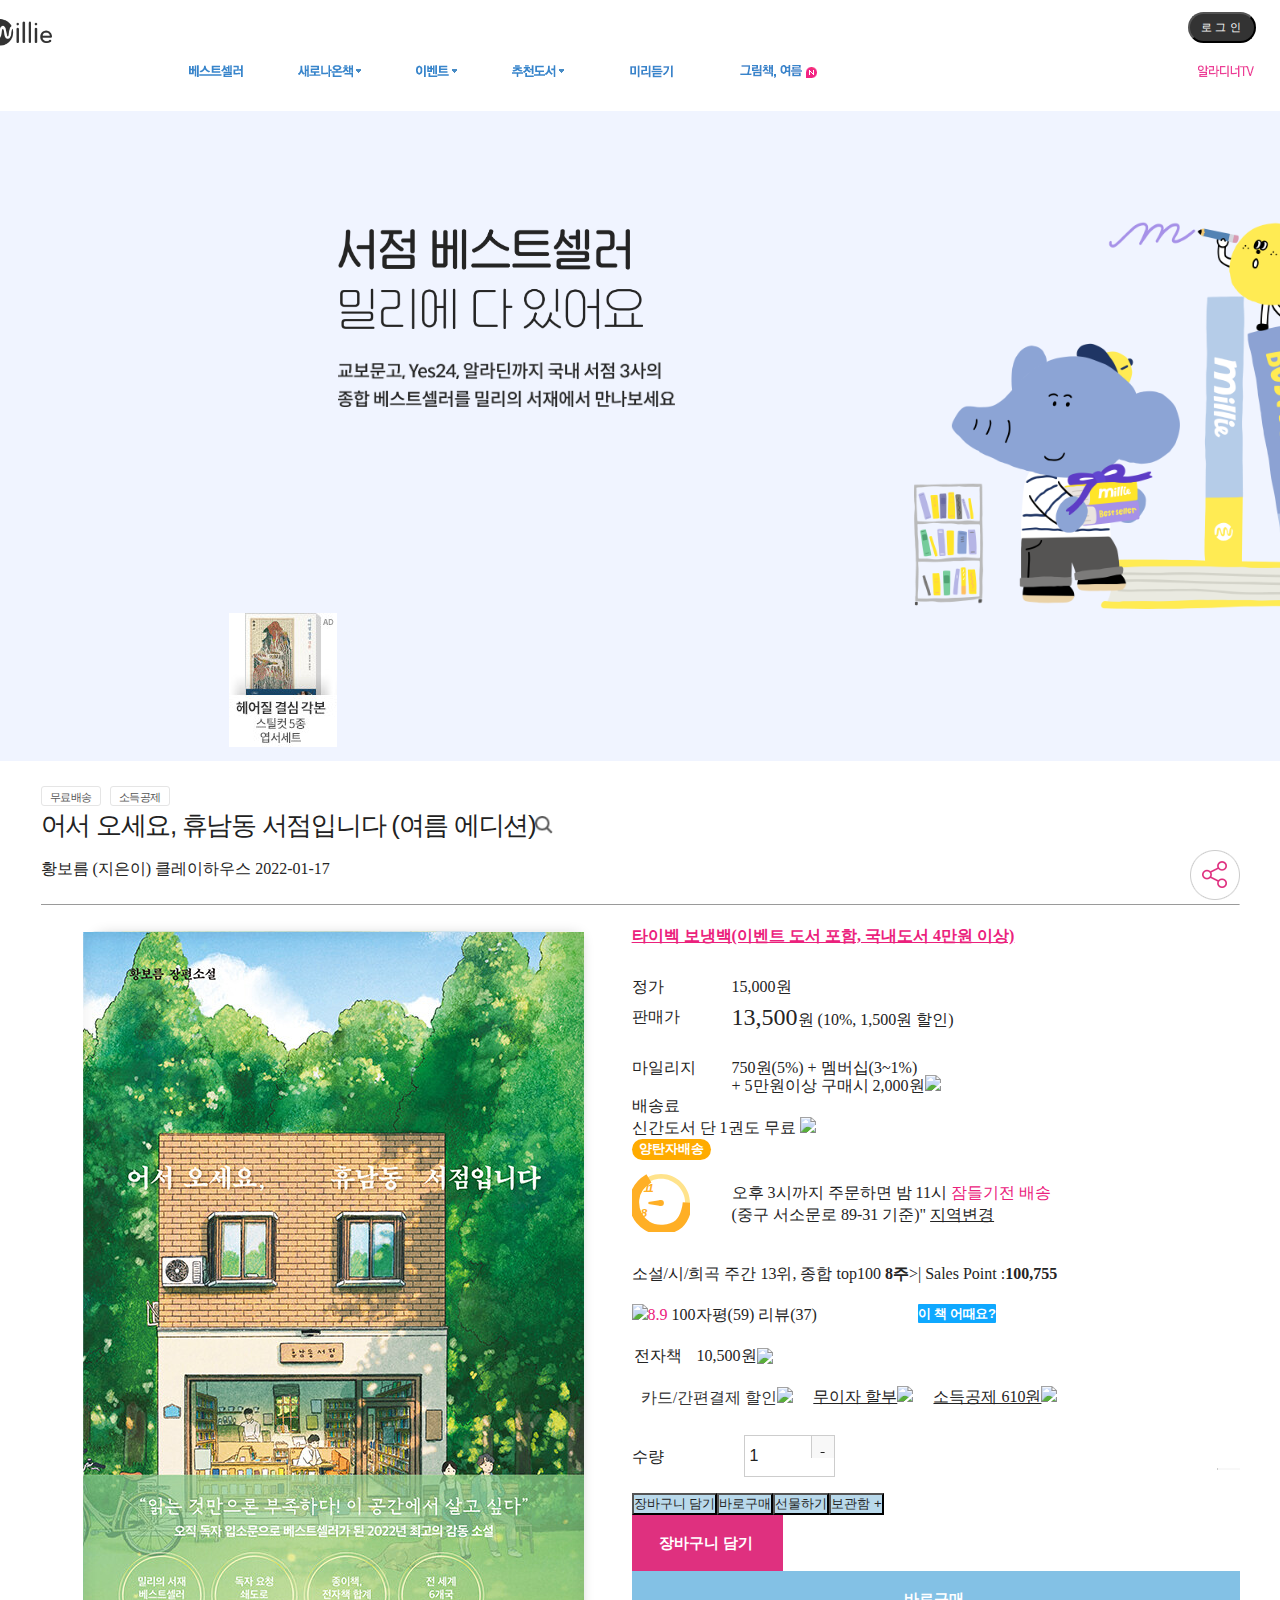
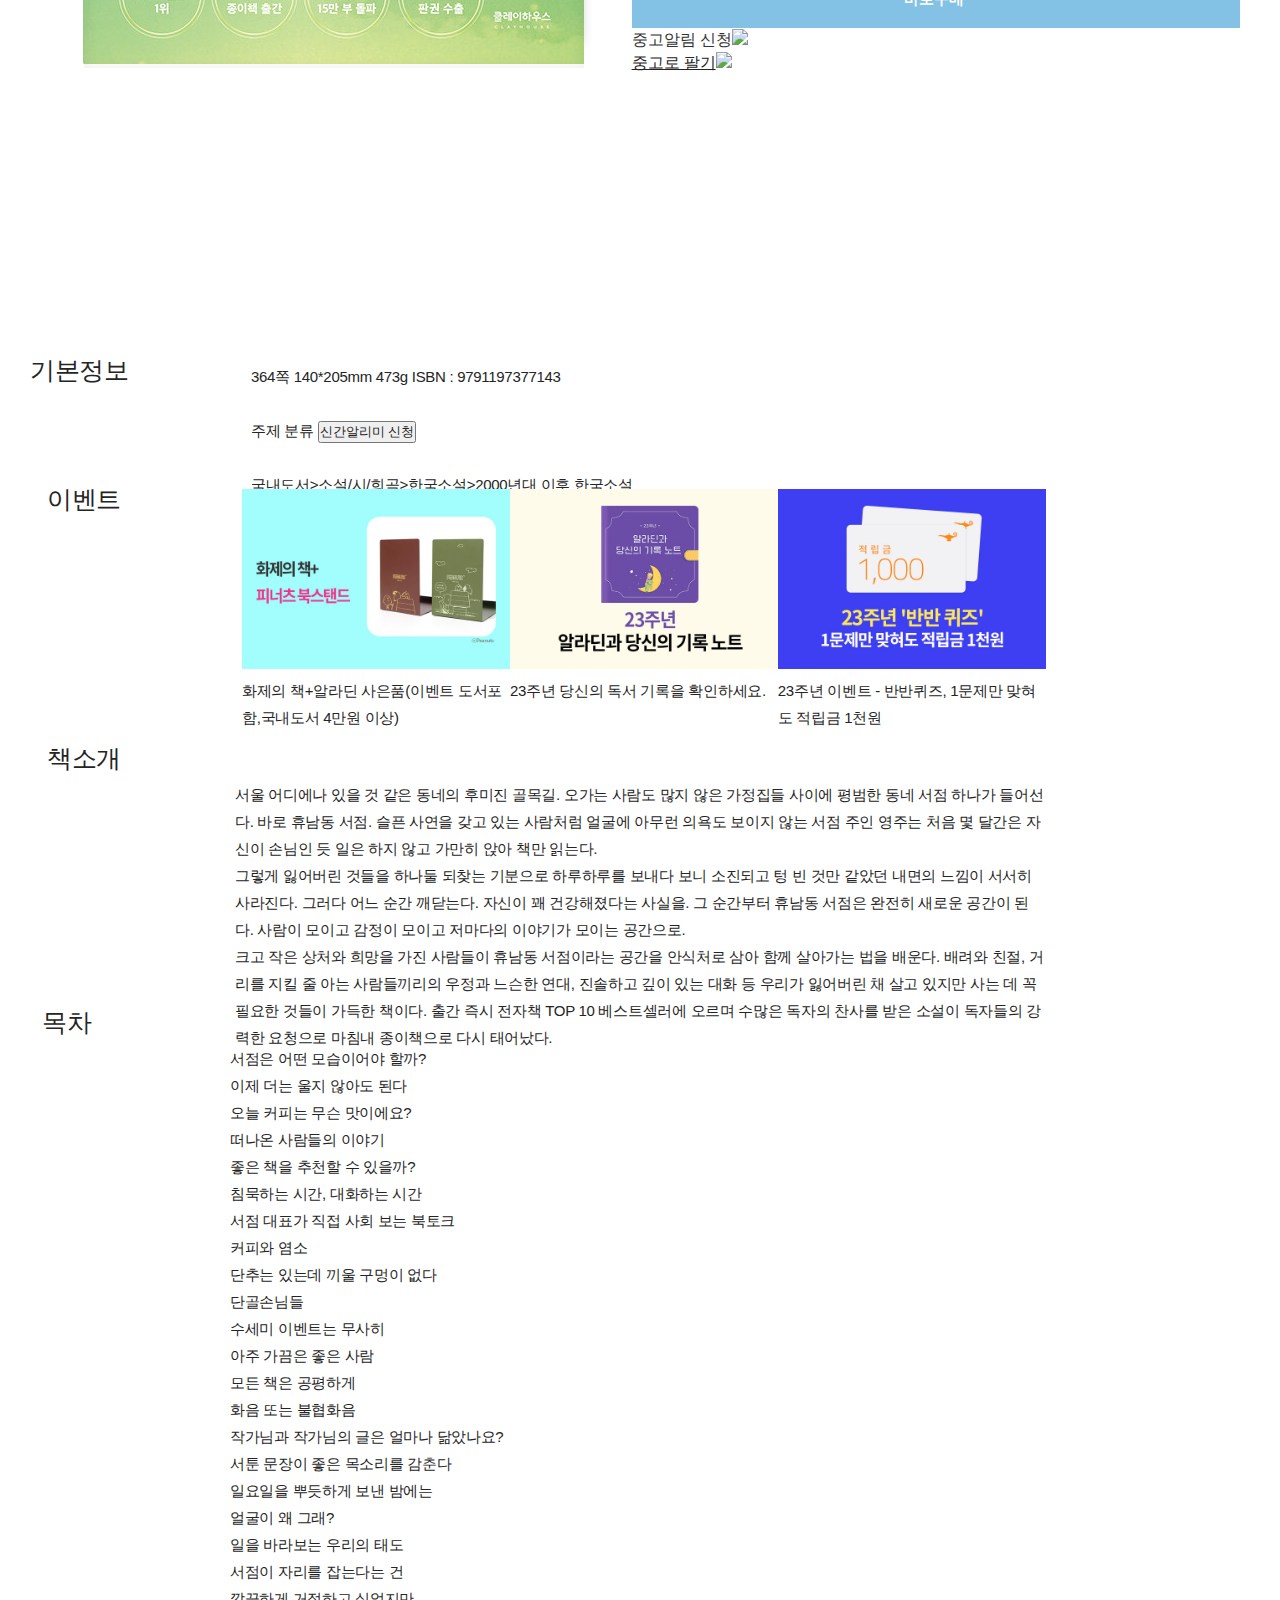
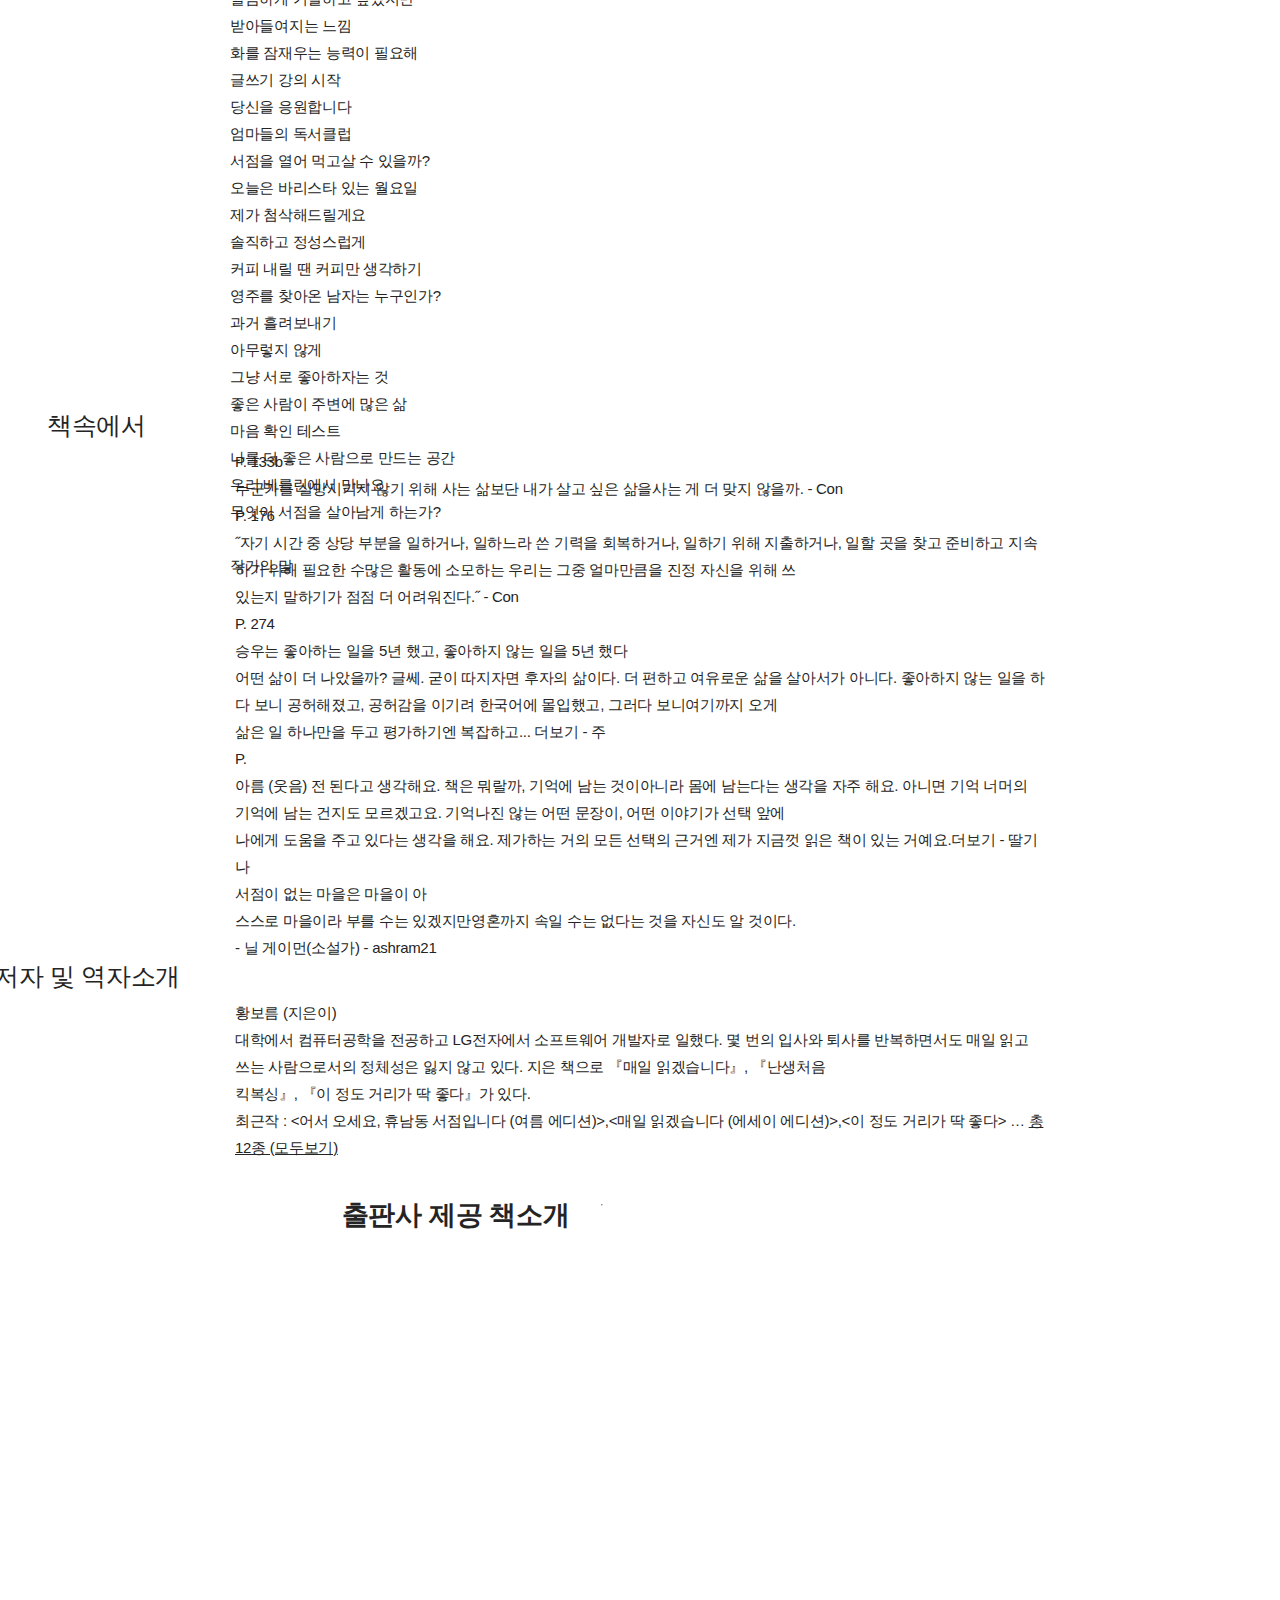
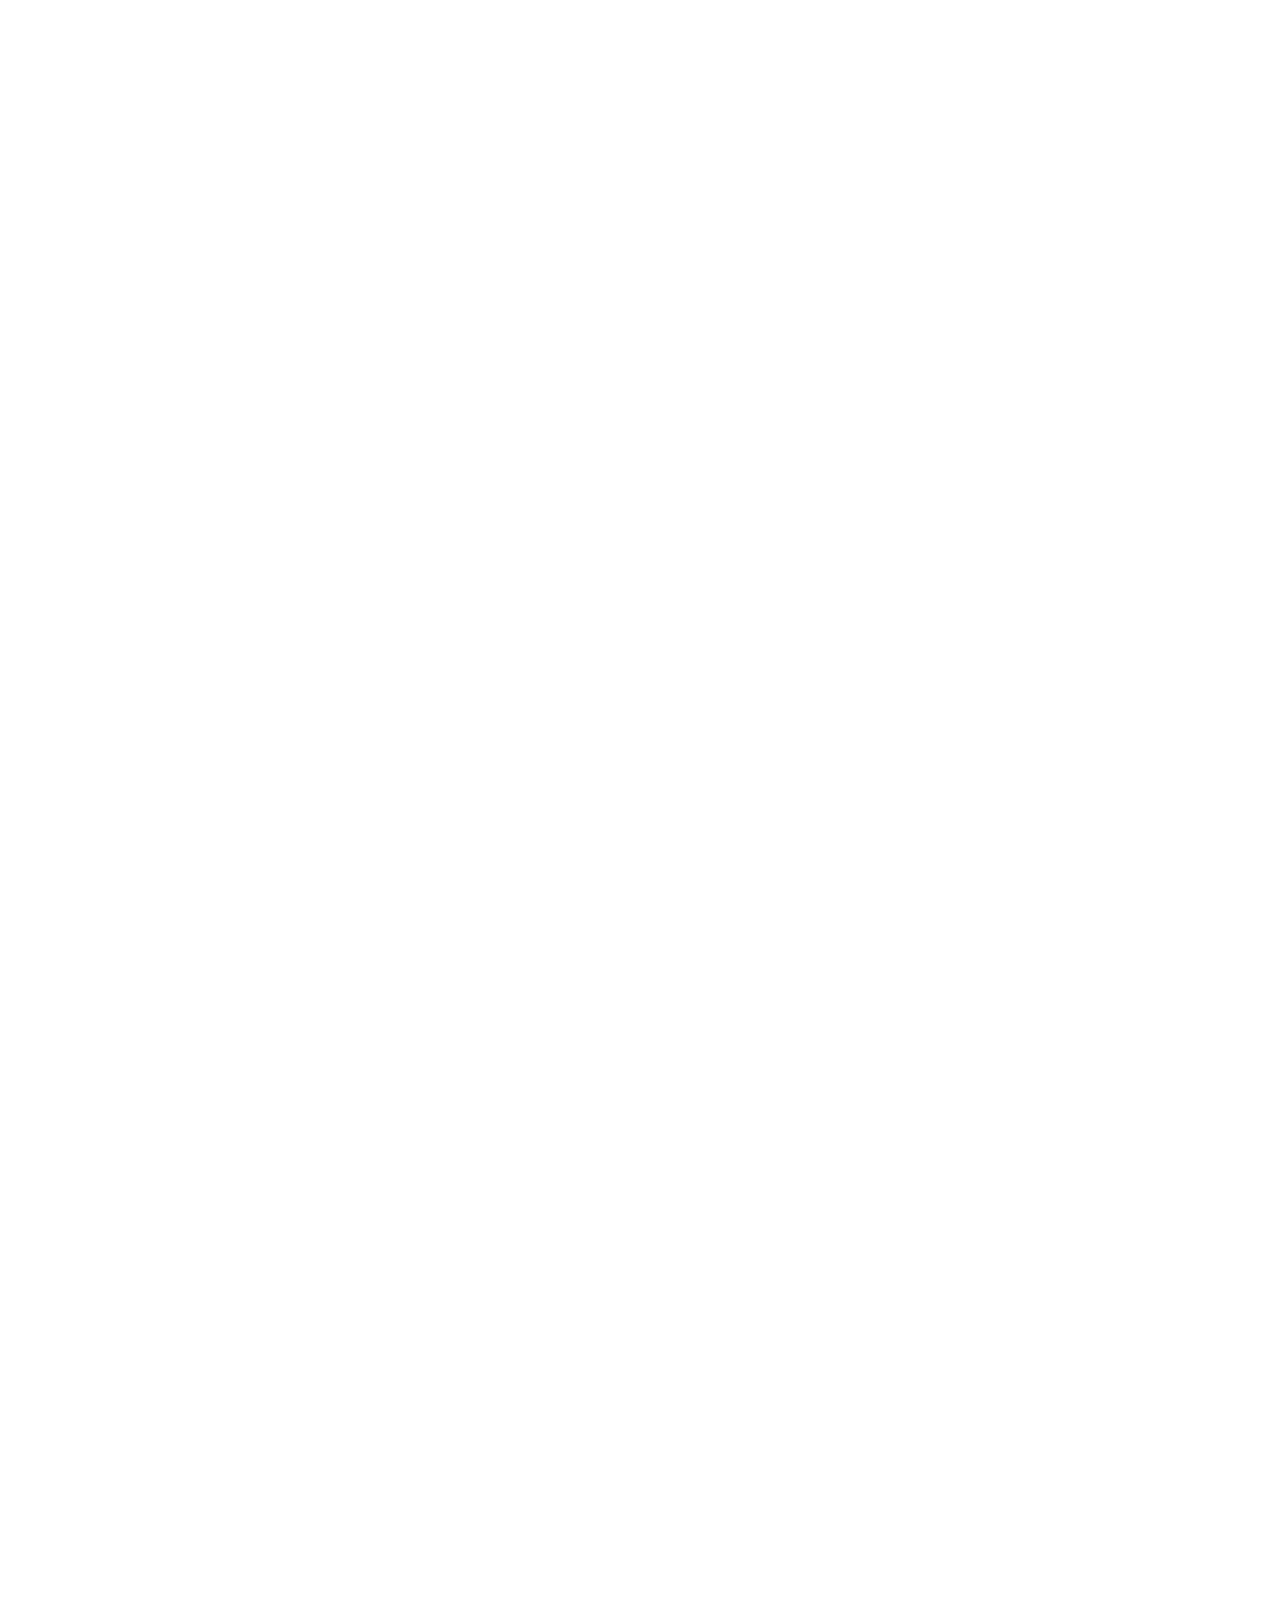
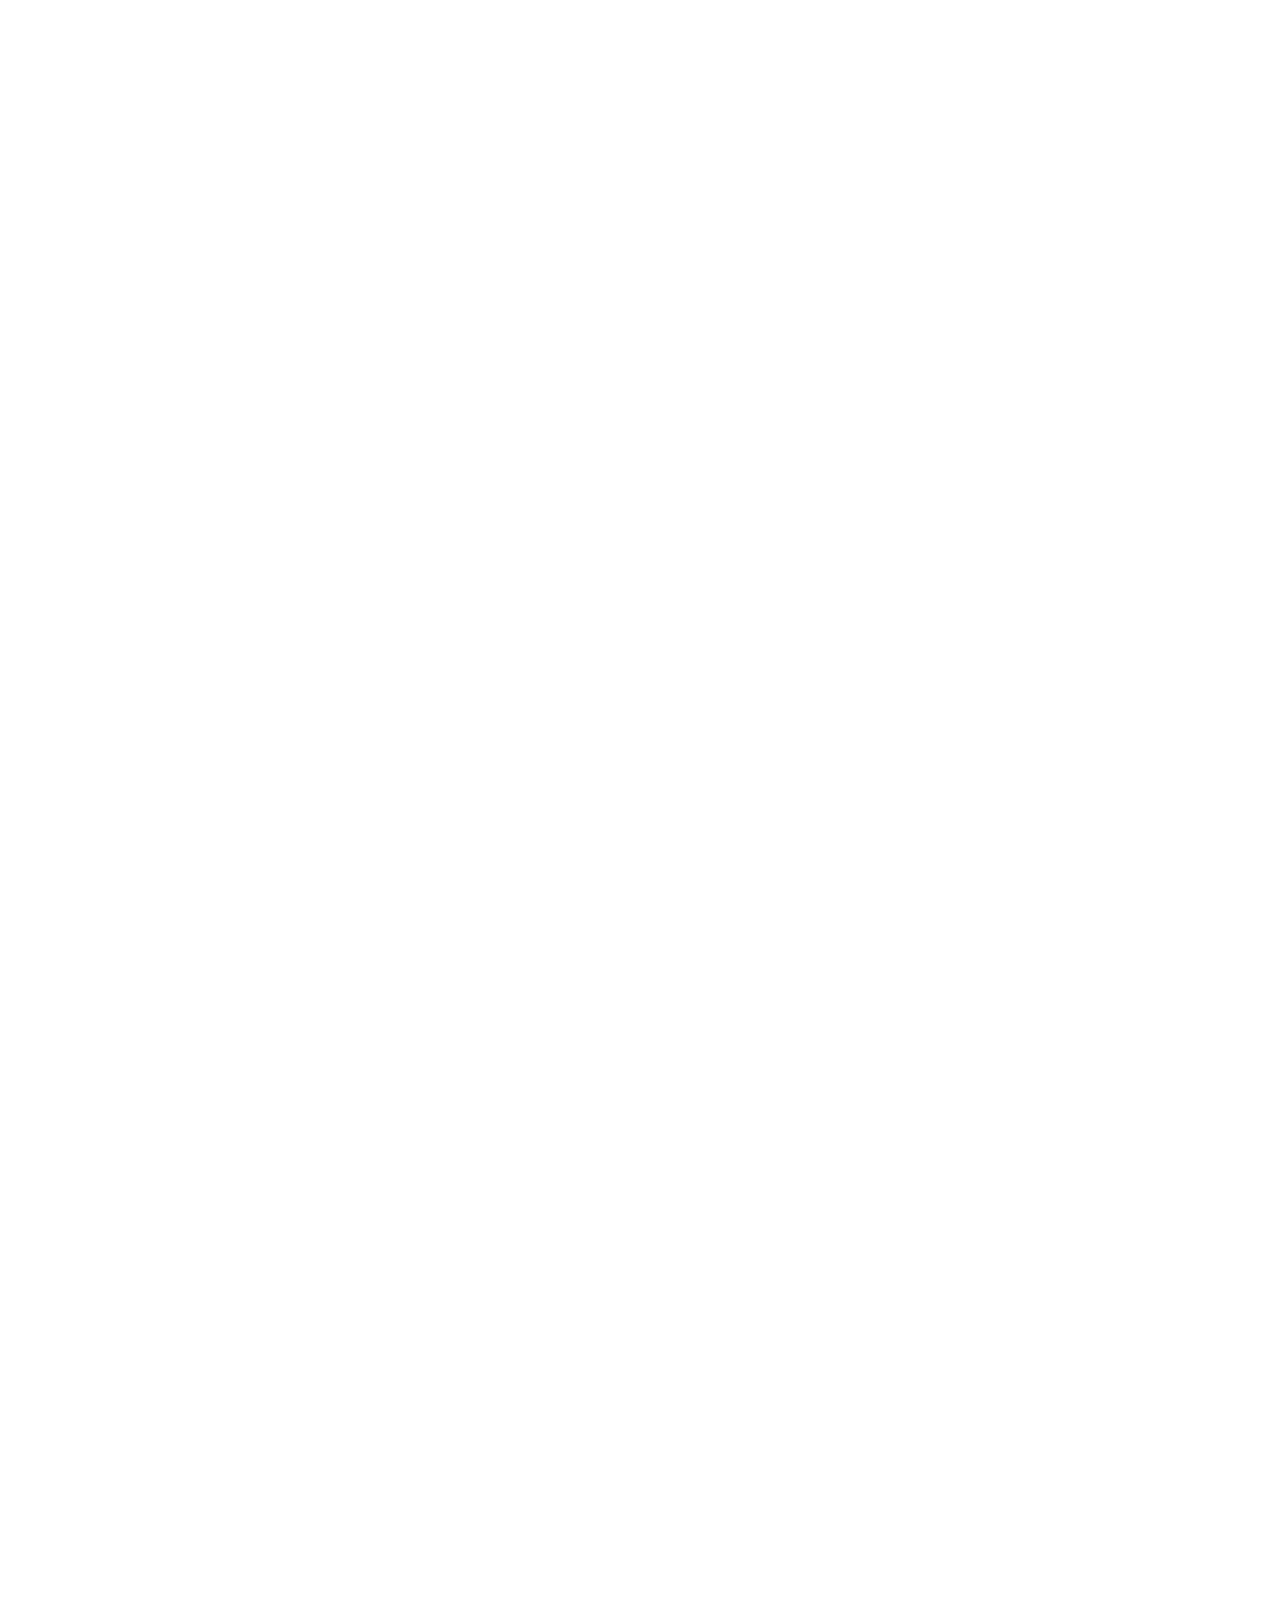
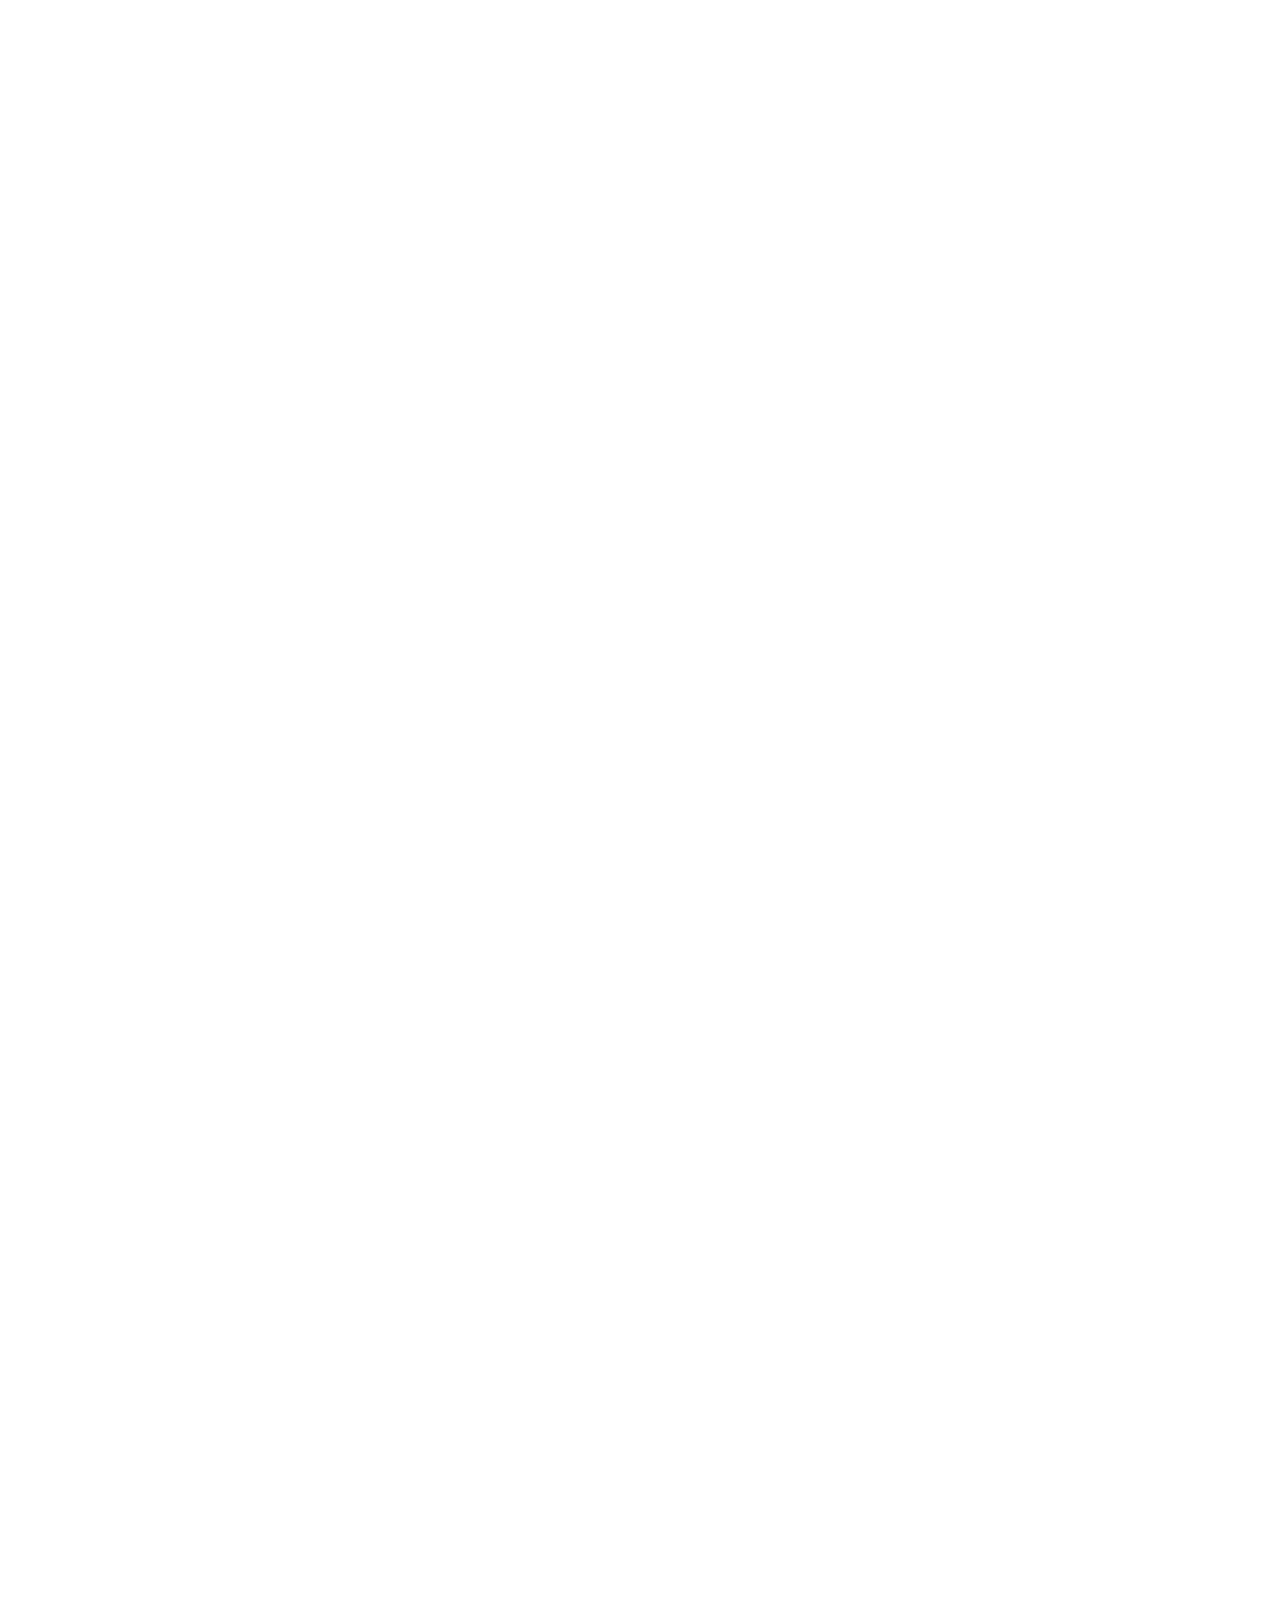
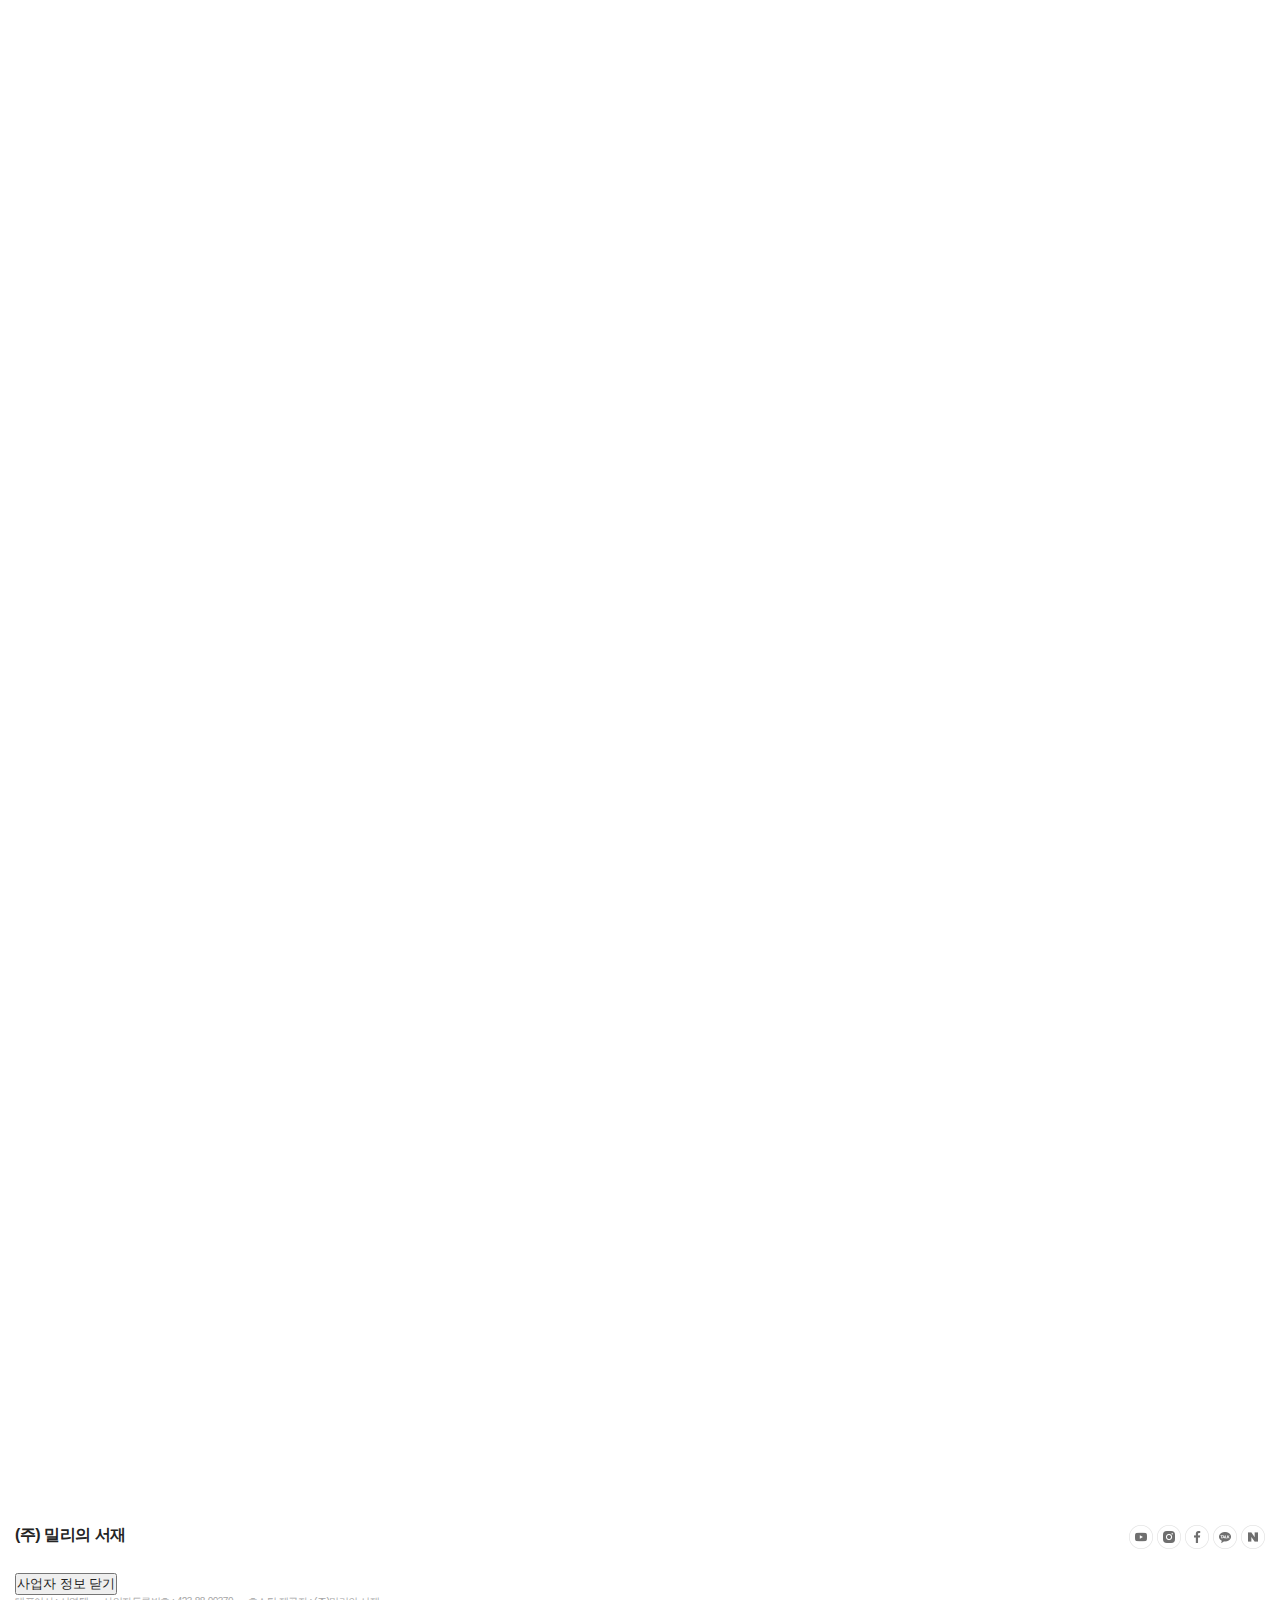
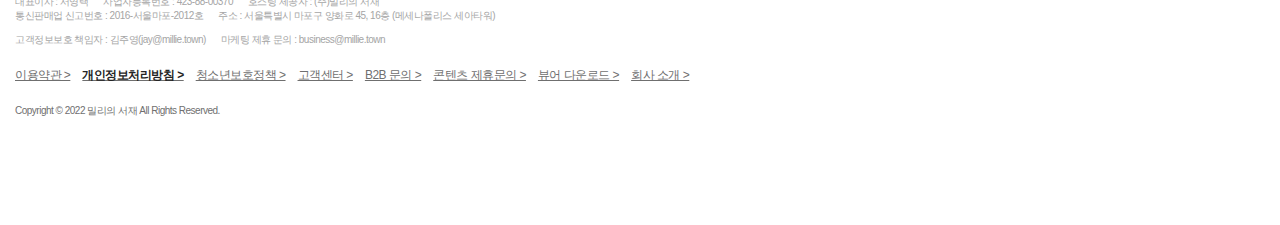
==== commit 06afd67f: "08/04" ====
--- a/serve.html
+++ b/serve.html
@@ -8,1133 +8,7 @@
     <title>베스트 셀러</title>
     <script src="https://ajax.aspnetcdn.com/ajax/jQuery/jquery-3.6.0.min.js"></script>
     <link rel="stylesheet" type="text/css" href="css/1.css">
-    <script></script>
-
-
-
-    <style>
-        * {
-            margin: 0;
-            padding: 0;
-            box-sizing: border-box;
-            color: #242424;
-        }
-
-        ul,
-        ol,
-        li {
-            list-style: none;
-        }
-
-        .item {
-            width: 100%;
-            height: 7000px;
-            /* background-color: rgb(51, 223, 142); */
-        }
-
-        .item1 {
-            width: 100%;
-            height: 64px;
-            /* background-color: rgb(248, 1, 1); */
-            display: flex;
-            place-content: flex-end;
-
-        }
-
-        .item1 li {
-            display: inline;
-        }
-
-        .item-text {
-            position: absolute;
-            top: 5px;
-            top: 10px;
-        }
-
-        .item-text:hover {
-            position: absolute;
-        }
-
-        .item-text li {
-            position: absolute;
-        }
-
-        .item1-1 {
-            display: flex;
-            height: 100%;
-            width: 111px;
-            padding: 0 24px;
-            margin: 0px 86% 0px 0px;
-            align-items: center;
-            justify-content: center;
-            transition: background-color 0s;
-            transition-delay: .3s;
-        }
-
-        .item1-2 {
-            display: flex;
-            height: 100%;
-            padding: 0 24px;
-            margin: -5px 0 0 -12px;
-            align-items: center;
-            justify-content: space-between;
-            background-color: hsla(0, 0%, 100%, 0);
-            transition: background-color 0s;
-            transition-delay: .3s;
-        }
-
-        .item1-2>a {
-            text-align: center;
-            color: #ffff;
-        }
-
-        .item1-2 li {
-            text-align: center;
-            color: #ffff;
-        }
-
-        .item1-ul2 {
-            width: 111px;
-            height: 100%;
-            /* background-color: rgb(0, 68, 255); */
-        }
-
-        .item1-3 a {
-            padding: 9px 14px;
-            font-size: 16px;
-            color: black;
-            text-decoration: blink;
-        }
-
-        .item1-3 {
-            display: -ms-flexbox;
-            display: flex;
-            -ms-flex-pack: center;
-            justify-content: center;
-            margin-right: 24px;
-        }
-
-        #item2 {
-            width: 100%;
-            display: block;
-            max-width: 100%;
-            margin: 0 auto;
-            background-repeat: no-repeat;
-            background-position: 100% 56%;
-            padding: 64px 0 0;
-            height: 650px;
-            padding-top: 64.5px;
-            position: relative;
-            background-color: #f0f4ff;
-            overflow: hidden;
-        }
-
-        .item2-1 {
-            width: 100%;
-            display: -ms-flexbox;
-            display: flex;
-            -ms-flex-pack: justify;
-            justify-content: space-between;
-            max-width: 1440px;
-            margin: 0px 0 0 238px;
-            overflow: hidden;
-        }
-
-        @keyframes fadein {
-            from {
-                opacity: 0;
-            }
-
-            to {
-                opacity: 1;
-            }
-        }
-
-        @-moz-keyframes fadein {
-
-            /* Firefox */
-            from {
-                opacity: 0;
-            }
-
-            to {
-                opacity: 1;
-            }
-        }
-
-        .item1-2button {
-            cursor: pointer;
-            background: #333;
-            border-radius: 100px;
-            font-size: 11px;
-            padding: 7px 9px 7px 10px;
-            line-height: 13px;
-            letter-spacing: 3.4px;
-            color: #fff;
-            text-align: center;
-            width: 68px;
-        }
-
-        /* ----item2------ */
-
-        #item2 img {
-            display: flex;
-            margin: 33px 0 0 100px;
-            padding: 0 100px 0 0;
-        }
-
-        .item2-2 {
-            background-color: #f0f4ff;
-            margin: 20px 0 0 0px;
-        }
-
-        #item2-menu {
-            display: flex;
-            padding: 0;
-            margin: 0px 0 0 134px;
-        }
-
-        /* #item2-menu li {
-            padding: 0px 2.5% 7px 9px;
-        } */
-
-        .item2-menu2 {
-            padding: 17px 100px 12px 20px;
-            display: contents;
-            text-align: center;
-        }
-
-        .item2-menu3 {
-            text-align: unset;
-            display: contents;
-            padding: 17px 0 0 60px;
-            margin: 0 0 0 0;
-
-        }
-
-        .item2-menu2 li {
-            padding: 0px 0px 10px 55px;
-        }
-
-        .item2-menu3 li {
-            padding: 0px 0px 19px 38px;
-            margin: 0px -25% 10px 25%;
-        }
-
-        /* ------item3------ */
-        .item3 {
-            width: 100%;
-            height: 900px;
-            /* background-color: red; */
-            display: flex;
-            justify-content: center;
-            align-items: center;
-        }
-
-        .item3-1 {
-            /* width: 1200px;
-            height: 850px;
-            background-color: gold;
-            display: flex;
-            margin: 0 0 0 0;
-            padding: 0 0 0 0; */
-            width: 1200px;
-            height: 850px;
-            /* background-color: gold; */
-            margin: 0px 0px 0px -1px;
-            justify-content: unset;
-            padding: 0px 0px 0px 1px;
-        }
-
-        .item3-2 {
-            width: 500px;
-            height: 714px;
-            margin-top: 7.1%;
-            position: absolute;
-            width: 500px;
-            height: 714px;
-            margin: -23px 0 0 43px;
-            position: absolute;
-        }
-
-        .item3-3 {
-            /* width: 500px;
-            height: 714px;
-            background-color: tomato; */
-            /* width: 500px;
-            height: 714px;
-            margin: -14px 0 0 58.3%;
-            background-color: tomato; */
-            width: 608px;
-            height: 729px;
-            margin: -29px 0 0 49.3%;
-        }
-
-        .item3-3-text1 {
-            color: #eb217c;
-        }
-
-        .item3-3-a {
-            color: #f03c97;
-            font-weight: bold;
-        }
-
-        .item3-3-b {
-            margin: 0;
-            padding: 0;
-            height: 30px;
-        }
-
-        .item3-3-c ul {
-            padding: 0;
-            margin: 0;
-        }
-
-        .item3-3-c li {
-            list-style: none;
-            position: relative;
-            padding: 0 0 3px 0;
-            margin: 0;
-        }
-
-        .item3-3-d {
-            clear: both;
-            padding: 0;
-            margin: 0 0 25px 0;
-        }
-
-        .item3-3-d ul {
-            padding: 0;
-            margin: 0;
-        }
-
-        .item3-3-d li {
-            list-style: none;
-            position: relative;
-            padding: 21px 0 3px 0;
-            margin: 0;
-        }
-
-        .item3-3-d ul li .Litem {
-            position: absolute;
-            left: 0;
-            width: 100px;
-        }
-
-        .item3-3-d ul li .Ritem {
-            /* position: absolute; */
-            left: 116px;
-            /* width: 100px; */
-            margin: 0px 23px -4px 100px;
-        }
-
-        .item3-3-e {
-            clear: both;
-            padding: 0;
-            margin: 0 0 25px 0;
-        }
-
-        .item3-3-e ul {
-            padding: 0;
-            margin: 0;
-        }
-
-        .item3-3-e1 ul li {
-            list-style: none;
-            position: relative;
-            padding: 0 0 3px 0;
-            margin: 0;
-
-        }
-
-        .item3-3-e1 ul li .Litem {
-            position: absolute;
-            left: 0;
-            width: 100px;
-        }
-
-        .item3-3-e3 {
-            margin-left: 100px;
-            width: 400px;
-            padding-bottom: 3px;
-        }
-
-        .item3-3-e4 {
-            display: inline-block;
-            background: #ffab00;
-            text-align: center;
-            font-size: 13px;
-            line-height: 1.4em;
-            color: #fff;
-            border-radius: 15px;
-            padding: 1px 7px 2px 7px;
-            font-weight: bold;
-            margin-bottom: 3px;
-        }
-
-        .item3-3-e5 {
-            color: #eb217c;
-            text-decoration: none;
-            line-height: 1.5;
-        }
-
-        .item3-3 .item3-3-c .item3-3-e2 ul li {
-            position: absolute;
-            left: 0;
-            width: 100px;
-        }
-
-        .item3-4-1 {
-            width: 58px;
-            margin-top: -55px;
-            height: 65px;
-        }
-
-        .item3-c-text1 {
-            position: absolute;
-            left: 0;
-            width: 100px;
-        }
-
-        .item3-c-text2 {
-            margin-left: 100px;
-            width: 400px;
-            padding-bottom: 3px;
-        }
-
-        .item3-c-text3 {
-            position: absolute;
-            left: 0;
-            width: 100px;
-            top: 3px;
-        }
-
-        .item3-c-text4 {
-            margin-left: 100px;
-            width: 460px;
-            padding-bottom: 3px;
-            color: #222;
-        }
-
-        .item3-c-text5 {
-            font-size: 24px;
-        }
-
-        .item3 h2 {
-            text-align: center;
-            margin-bottom: 24px;
-            line-height: 130%;
-            transform: translateY(80px);
-            transition: all 2s;
-            opacity: 0;
-        }
-
-        .item3-p1 {
-            margin-bottom: 24px;
-            padding: 14px 0 0 0;
-            transition: all 2s;
-        }
-
-        .item3-right {
-            width: 60px;
-            float: right;
-            text-align: right;
-            padding-top: 0px;
-            margin: -105px 0 0 0px;
-        }
-
-        .item3 li ul {
-            margin: 0;
-            padding: 0;
-            list-style: none;
-        }
-
-        .item3-span {
-            display: inline-block;
-            background: #ffffff;
-            border-radius: 3px;
-            padding: 0 8px;
-            height: 20px;
-            line-height: 20px;
-            text-align: center;
-            font-size: 11px;
-            color: #555;
-            margin-right: 5px;
-            letter-spacing: -0.04em;
-            font-family: Malgun Gothic, 'Segoe WPC', 'Segoe UI', 'Apple SD Gothic Neo', Helvetica, AppleGothic, Sans-serif;
-            border: 1px solid #e5e5e5;
-        }
-
-        .item3-a {
-
-            font-size: 26px;
-            font-family: "Noto Sans KR", Malgun Gothic, 'Segoe WPC', 'Segoe UI', 'Apple SD Gothic Neo', Helvetica, AppleGothic, Sans-serif;
-            color: #222;
-            text-decoration: none;
-            line-height: 1.5;
-            letter-spacing: -0.05em;
-            font-weight: 500;
-        }
-
-        .item3-a2 {
-            margin: 13px 0 21px 0;
-            padding: 0px 0 0 0;
-            height: 30px;
-        }
-
-        .item3-hr {
-            color: #dddddd;
-            border-bottom: hidden;
-        }
-
-        .item3-top {
-            width: 108px;
-            height: 134px;
-            position: absolute;
-            left: 168px;
-            margin: 47.9% 0px 0 61px;
-            top: 0px;
-            background-color: skyblue;
-            background-image: url(img/item3-top.jpg);
-        }
-
-        .item3-2-1 {
-
-            position: absolute;
-            z-index: 10;
-            opacity: 0;
-            width: 25%;
-            height: 100%;
-            top: 0;
-            left: 0;
-            cursor: pointer;
-            -webkit-transition: opacity 1s ease-in-out;
-            -moz-transition: opactiy 1s ease-in-out;
-            -ms-transition: opacity 1s ease-in-out;
-            -o-transition: opacity 1s ease-in-out;
-            transition: opacity 1s ease-in-out;
-
-        }
-
-        .item3-2-1 a {
-            top: 45%;
-            left: 10px;
-            position: absolute;
-        }
-
-        .item3-2-1 img {
-            width: 19px;
-        }
-
-        .item3-2-2 {
-
-            position: absolute;
-            z-index: 10;
-            opacity: 0;
-            width: 25%;
-            height: 100%;
-            top: 0;
-            left: 75%;
-            cursor: pointer;
-            -webkit-transition: opacity 1s ease-in-out;
-            -moz-transition: opactiy 1s ease-in-out;
-            -ms-transition: opacity 1s ease-in-out;
-            -o-transition: opacity 1s ease-in-out;
-            transition: opacity 1s ease-in-out;
-        }
-
-        .item3-2-2 a {
-            top: 45%;
-            right: 10px;
-            position: absolute;
-        }
-
-        .item3-2-2 img {
-            width: 19px;
-            text-align: left;
-        }
-
-        .item3-a-1 {
-            -webkit-transform: translate3d(0, 0, 0);
-            -moz-transform: translate3d(0, 0, 0);
-            transform: translate3d(0, 0, 0);
-            transition: transform 500ms ease-in-out
-        }
-
-        .item3-a-2 {
-            -webkit-transform: rotate3d(0, 1, 0, -180deg) translate3d(0, 0, 73px);
-            -moz-transform: rotate3d(0, 1, 0, -180deg) translate3d(0, 0, 73px);
-            transform: rotate3d(0, 1, 0, -180deg) translate3d(0, 0, 73px);
-            box-shadow: -20px 40px 15px rgb(0 0 0 / 30%);
-            transition: box-shadow 500ms ease-in-out, transform 500ms ease-in-out;
-        }
-
-        .item3-ul3 default .item3-a-3 {
-            opacity: 1;
-            transition-delay: 90ms;
-        }
-
-        .item3-a-3 {
-            width: 73px;
-            left: -37px;
-            height: 732px;
-            -webkit-transform: rotate3d(0, 1, 0, -90deg) translate3d(-34px, 0, 0);
-            -moz-transform: rotate3d(0, 1, 0, -90deg) translate3d(-34px, 0, 0);
-            transform: rotateY(-90deg) translate3d(-34px, 0, 0);
-        }
-
-        .item3-5-1 {
-            margin-left: 100px;
-            width: 400px;
-            padding-bottom: 3px;
-        }
-
-        .item3-5-2 {
-            color: #eb217c;
-            text-decoration: none;
-            line-height: 1.5;
-        }
-
-        .item3-5-4 {
-            display: inline-block;
-            background: #ffab00;
-            text-align: center;
-            font-size: 13px;
-            line-height: 1.4em;
-            color: #fff;
-            border-radius: 15px;
-            padding: 1px 7px 2px 7px;
-            font-weight: bold;
-            margin-bottom: 3px;
-        }
-
-        .item3-5-img {
-            margin: -24px -2px 18px 470px;
-        }
-
-        .item3-5-a {
-            clear: both;
-            padding: 0;
-            margin: 0 0 25px 0;
-        }
-
-        .item3-5-a1 {
-            color: #eb217c;
-            text-decoration: none;
-            line-height: 1.5;
-
-        }
-
-        .item3-5-a2 {
-            display: inline-block;
-            zoom: 1;
-            padding: 0;
-            vertical-align: middle;
-            text-align: center;
-            overflow: hidden;
-            text-decoration: none;
-            cursor: pointer;
-            background: #0fa8ff;
-            -moz-border-radius: 1px;
-            margin-top: -51px;
-            margin-left: 279px;
-            left: unset;
-            border-radius: 1px;
-            color: #fff !important;
-        }
-
-        .item3-5-a3 {
-            white-space: nowrap;
-            text-decoration: none;
-            outline: 0;
-            color: #fff !important;
-            font-size: 13px;
-            font-weight: bold;
-            font-family: malgun, "Malgun Gothic", Dotum, 돋움, sans-serif;
-            line-height: 1.5;
-            display: block;
-            white-space: nowrap;
-            margin: 0;
-            padding: 1px 7px 4px 7px;
-            letter-spacing: -0.02em;
-        }
-
-        .item3-5-b {
-            position: inherit;
-            left: 0;
-            width: 100px;
-            color: #222;
-        }
-
-        .item3-5-d {
-            margin: -31px 8px 29px 2px;
-        }
-
-        .item3-5-c {
-            width: 460px;
-            margin: -50px 0 0 65px;
-            padding-bottom: 3px;
-            color: #222;
-        }
-
-        .item3-5-c img {
-            margin: 0px 0 -3px 0;
-        }
-
-        .item3-5-b2 {
-            margin: 0;
-            padding: 0;
-            height: 15px;
-        }
-
-        .item3-5-e {
-            clear: both;
-            padding: 0;
-            margin: 0 0 25px 0;
-        }
-
-        .item3-6-1 {
-            color: #333;
-            text-decoration: none;
-            line-height: 1.5;
-        }
-
-        .item3-6-a {
-            display: flex;
-            padding: 1px 172px 4px 0px;
-            margin: 0px 0px 0px -1px;
-            place-content: space-around;
-        }
-
-        .item3-6-b {
-            clear: both;
-            padding: 0;
-            margin: 0 0 25px 0;
-        }
-
-        .item3-6-b1 {
-            /* position: absolute; */
-            left: 0;
-            width: 100px;
-            color: #222;
-        }
-
-        .itme3-6-b2 {
-            margin-left: 100px;
-            width: 460px;
-            padding-bottom: 3px;
-            color: #222;
-        }
-
-        .item3-6-b3 {
-            float: right;
-            text-align: center;
-            border: 0;
-            margin: 0;
-            padding: 1px 0;
-            width: 23px;
-            background: #f8f8f8;
-            border-left: 1px solid #cdcdcd;
-        }
-
-        .item3-6-b4 {
-            float: left;
-            border: 1px solid #cdcdcd;
-            margin: -33px 10px 0 112px;
-            padding: 0;
-            width: 91px;
-        }
-
-        .item3-6-b5 {
-            text-align: left;
-        }
-
-        #item3-6-text {
-            border: 0;
-            padding: 11px 5px 11px 5px;
-            font-family: malgun, "Malgun Gothic", Dotum, 돋움, sans-serif;
-            font-size: 16px;
-            margin: 0px;
-            color: #222;
-            width: 56px;
-            float: left;
-        }
-
-        .item3-6-b6 {
-            float: right;
-            text-align: center;
-            border: 0;
-            margin: 0;
-            padding: 1px 0;
-            width: 23px;
-            background: #f8f8f8;
-            border-left: 1px solid #cdcdcd;
-        }
-
-        .itme3-6-b7 {
-            float: right;
-            text-align: center;
-            border: 0;
-            margin: 0;
-            padding: 1px 0;
-            width: 23px;
-            background: #f8f8f8;
-            border-left: 1px solid #cdcdcd;
-        }
-
-        .item3-6-b8 {
-            clear: both;
-            margin: 0px;
-            padding: 0px;
-        }
-
-        .item3-6-b9 {
-            float: right;
-            text-align: center;
-            border: 0;
-            margin: 0;
-            padding: 1px 0;
-            width: 23px;
-            background: #f8f8f8;
-            border-left: 1px solid #cdcdcd;
-        }
-
-        .item3-6-b7 {
-            float: left;
-            padding: 0 0 8px 0;
-            margin: 0;
-            color: #222;
-        }
-
-        .item3-7-b1 {
-            display: inline-block;
-            *zoom: 1;
-            *display: inline;
-            padding: 10px 10px 0 15px;
-            vertical-align: middle;
-            border: 2px solid;
-            border-color: #2c98d9;
-            text-align: center;
-            overflow: hidden;
-            -webkit-border-radius: 3px;
-            -moz-border-radius: 3px;
-            border-radius: 3px;
-            width: 100%;
-            background-color: White;
-        }
-
-        .item3-7-b2 {
-            text-align: right;
-            width: 95%;
-            margin: 0 auto;
-            padding: 2px 0 0px 0;
-        }
-
-        .item3-7-b3 {
-            color: #787878 !important;
-            font-size: 11px;
-            font-family: 'Apple SD Gothic Neo', Dotum, 돋움, sans-serif;
-            text-decoration: none;
-            display: block;
-        }
-
-        .item3-7-b ul {
-            padding: 0;
-            margin: 0;
-            width: 100%;
-        }
-
-        .item3-7-b li {
-            display: inline;
-            float: left;
-            padding: 0 0 13px 0 !important;
-            font-size: 14px;
-            text-align: left;
-        }
-
-        strong {
-            font-weight: bold;
-        }
-
-        a:visited {
-            color: #333333;
-            text-decoration: none;
-        }
-
-        .item3-7-b5 {
-            display: inline-block;
-            *zoom: 1;
-            *display: inline;
-            padding: 0;
-            vertical-align: middle;
-            border: 1px solid;
-            border-color: #195fa5;
-            text-align: center;
-            overflow: hidden;
-            text-decoration: none !important;
-            cursor: pointer;
-            -webkit-border-radius: 3px;
-            -moz-border-radius: 3px;
-            border-radius: 3px;
-            background-color: #3b82c4;
-        }
-
-        .item3-7-1 {
-            display: inline-block;
-            padding: 0;
-            vertical-align: middle;
-            text-align: center;
-            overflow: hidden;
-            text-decoration: none;
-            cursor: pointer;
-            background: #df307f;
-            display: flex;
-        }
-
-        .itme3-7-1 a {
-            white-space: nowrap;
-            text-decoration: none;
-            outline: 0;
-            color: #FFF;
-            font-size: 15px;
-            font-weight: bold;
-            font-family: malgun, "Malgun Gothic", Dotum, 돋움, sans-serif;
-            line-height: 1.5;
-            display: block;
-            white-space: nowrap;
-            background: #df307f;
-            margin: 0;
-            padding: 17px 30px 17px 27px;
-        }
-
-        .item3-7-a2 {
-            white-space: nowrap;
-            text-decoration: none;
-            outline: 0;
-            color: #FFF;
-            font-size: 15px;
-            font-weight: bold;
-            font-family: malgun, "Malgun Gothic", Dotum, 돋움, sans-serif;
-            line-height: 1.5;
-            display: block;
-            white-space: nowrap;
-            background: #e24457;
-            margin: 0;
-            padding: 17px 48px 17px 45px;
-        }
-
-        .item3-7-a3 {
-            text-decoration: none;
-            background: #fafafa;
-        }
-
-        .item3-7-a4 {
-            margin-left: 4px;
-        }
-
-        .item3-8-1 {
-            width: 100%;
-            height: 115px;
-            display: flex;
-            padding: 20px 0px 0px 0px;
-            margin: 0 0 0 394px;
-        }
-
-        .item3-8-2 {
-            margin: 0px;
-            padding: 0px;
-            height: 50px;
-        }
-
-        /* ---item3 슬라이드---- */
-        .item3-slide {
-            -webkit-flex-shrink: 0;
-            -ms-flex: 0 0 auto;
-            flex-shrink: 0;
-            width: 100%;
-            height: 100%;
-            position: relative;
-        }
-
-        .item3-slide2 {
-            height: auto;
-        }
-
-
-        .item3-ul2 {
-            list-style: none;
-            position: relative;
-        }
-
-        #item3-ul2 li {
-            -webkit-perspective: 1800px;
-            -moz-perspective: 1800px;
-            perspective: 1800px;
-            position: relative;
-            width: 100%;
-            float: left;
-            z-index: 1;
-        }
-
-        .item3-slide .item3-slide li .div {
-            display: block;
-            position: absolute;
-        }
-
-        /* -------item4----------------- */
-
-        .item4 {
-            width: 100%;
-            height: 8000px;
-            justify-content: space-around;
-            display: flex;
-            background-color: red;
-        }
-
-        .item4-1 {
-            background-color: #0fa8ff;
-            width: 810px;
-            height: 210px;
-            float: left;
-            margin: 43px 0px 0px -10%;
-            padding: 5px 0px 0px;
-            font-family: malgun, "Malgun Gothic", Dotum, 돋움, sans-serif;
-            color: rgb(51, 51, 51);
-            font-size: 15px;
-            line-height: 1.8;
-            letter-spacing: -0.02em;
-            text-align: left;
-            position: absolute;
-        }
-
-        .item4-2 {
-            width: 810px;
-            height: 510px;
-        }
-
-        .item4-3 {
-            width: 810px;
-            height: 510px;
-        }
-
-        .item4-4 {
-            width: 810px;
-            height: 510px;
-        }
-
-        .item4-5 {
-            width: 810px;
-            height: 510px;
-        }
-
-        .item4-6 {
-            width: 810px;
-            height: 510px;
-        }
-
-        .item4-7 {
-            width: 810px;
-            height: 510px;
-            display: flex;
-            justify-content: flex-end;
-            position: absolute;
-            width: 810px;
-            padding: 0px 0px 0 0px;
-            place-items: flex-start;
-
-        }
-
-        .Ere_prod_mconts_LS {
-            display: block;
-            position: absolute;
-            top: 0;
-            left: 0;
-            margin: 0;
-            padding: 0px 0 0 0;
-            font-family: malgun, "Malgun Gothic", Dotum, 돋움, sans-serif;
-            color: #222;
-            font-size: 21px;
-            line-height: 1.5;
-            text-align: left;
-            letter-spacing: -0.02em;
-        }
-
-        .Ere_prod_mconts_LL {
-            display: none;
-        }
-
-        /* ---------하단----------- */
-        footer {
-            width: 100%;
-            height: 300px;
-        }
-
-        footer .footer_head {
-            width: 1250px;
-            margin: 0 auto;
-            margin-top: 20px;
-            margin-bottom: 20px;
-            display: flex;
-            justify-content: space-between;
-        }
-
-        footer .footer_head span {
-            font-family: "Noto Sans KR", sans-serif;
-            font-weight: 600;
-            letter-spacing: -0.5px;
-        }
-
-        footer .footer_head img {
-            width: 24px;
-        }
-
-        footer .footer_info {
-            width: 1250px;
-            margin: 0 auto;
-        }
-
-
-
-        footer .footer_info ul {
-            display: flex;
-            font-family: "Noto Sans KR", sans-serif;
-            font-size: 10px;
-        }
-
-        footer .footer_info ul li {
-            color: #a5a5a5;
-            margin-right: 15px;
-            letter-spacing: -0.5px;
-        }
-
-        footer .footer_service {
-            width: 1250px;
-            margin: 0 auto;
-        }
-
-        footer .footer_service ul {
-            display: flex;
-            font-family: "Noto Sans KR", sans-serif;
-            font-size: 12px;
-            margin-bottom: 20px;
-        }
-
-        footer .footer_service ul li {
-            margin-right: 12px;
-        }
-
-        footer .footer_service ul li a {
-            color: #6f6f6f;
-            letter-spacing: -0.5px;
-        }
-
-        footer .footer_service p {
-            font-family: "Noto Sans KR", sans-serif;
-            font-size: 10px;
-            color: #6f6f6f;
-            letter-spacing: -0.5px;
-        }
-    </style>
+
 </head>
 
 <body>
@@ -1184,7 +58,7 @@
         </div>
     </section>
 
-
+    
     <div class="item3">
         <div class="item3-top">
 
@@ -1197,13 +71,12 @@
                         <span class="item3-span">소득공제</span>
                     </div>
                 </li>
-
+    
                 <li>
-                    <a href="#" class="item3-a">어서 오세요, 휴남동 서점입니다 (여름 에디션)<img src="img/itme3-a-icon.png"
-                            height="18"></a>
+                    <a href="#" class="item3-a">어서 오세요, 휴남동 서점입니다 (여름 에디션)<img src="img/itme3-a-icon.png" height="18"></a>
                     <a href="" class="item3-b"></a>
                 </li>
-
+    
                 <li>
                     <p class="item3-p1">황보름 (지은이) 클레이하우스 2022-01-17</p>
                 </li>
@@ -1218,7 +91,7 @@
             </ul>
 
             <div class="item3-2">
-
+                
                 <div class="item3-slide">
                     <ul id="item3-ul2" class="item3-ul2">
                         <li>
@@ -1335,18 +208,18 @@
                         </div>
                     </div>
                 </div> -->
-
+    
 
                 <div class="item3-2-1">
                     <a href="#" class=""><img src="img/itme3-2-1.png" alt=""></a>
                 </div>
-
+                
                 <div class="item3-2-2">
                     <a href="#" class=""><img src="img/item2-2.png" alt=""></a>
                 </div>
 
 
-
+                
             </div>
 
 
@@ -1367,36 +240,33 @@
                         <li>
                             <div class="item3-c-text3">판매가</div>
                             <div class="item3-c-text4">
-                                <span class="item3-c-text5">13,500</span>원 (10%, 1,500원 할인)
-                            </div>
+                            <span class="item3-c-text5">13,500</span>원 (10%, 1,500원 할인)</div>
                         </li>
                     </ul>
                 </div>
-                <div class="item3-3-d">
-                    <ul>
-                        <li>
-                            <div class="Litem">마일리지</div>
-                            <div class="Ritem">750원(5%) + <span>멤버십(3~1%)</span></div>
-                            <div class="Ritem">+ 5만원이상 구매시 2,000원<a
-                                    href="javascript:fn_helpLayer_Toggle_V2('AddMileage');"><img
-                                        src="//image.aladin.co.kr/img/shop/2022/p_arrow_down.gif"
-                                        class="p_arrow_btn"></a>
-                                <div id="help_AddMileage" style="position: absolute; right:0; " class="np_popup"></div>
-                            </div>
-                        </li>
-                    </ul>
-                </div>
+                    <div class="item3-3-d">
+                        <ul>
+                            <li>
+                                <div class="Litem">마일리지</div>
+                                <div class="Ritem">750원(5%) + <span>멤버십(3~1%)</span></div>
+                                <div class="Ritem">+ 5만원이상 구매시 2,000원<a href="javascript:fn_helpLayer_Toggle_V2('AddMileage');"><img
+                                            src="//image.aladin.co.kr/img/shop/2022/p_arrow_down.gif" class="p_arrow_btn"></a>
+                                    <div id="help_AddMileage" style="position: absolute; right:0; " class="np_popup"></div>
+                                </div>
+                            </li>
+                        </ul>
+                    </div>
                 <div class="info_list" style="margin-top:-25px;">
                     <ul>
                         <li>
                             <div class="Litem">배송료</div>
-                            <div class="Ritem">신간도서 단 1권도 무료 <a href="#" target="_blank"><img
-                                        src="//image.aladin.co.kr/img/shop/2022/p_arrow_right.gif"
+                            <div class="Ritem">신간도서 단 1권도 무료 <a href="#"
+                                    target="_blank"><img src="//image.aladin.co.kr/img/shop/2022/p_arrow_right.gif"
                                         class="p_arrow_btn"></a></div>
                         </li>
                     </ul>
                 </div>
-
+                
                 <div class="item3-3-e">
                     <ul>
                         <li class="item3-3-e1">
@@ -1408,19 +278,17 @@
                                     <a href="#" class="item3-5-3">지역변경</a>
                                 </div>
                                 <div class="item3-4-1"><svg x="0px" y="0px" viewBox="0 0 60 60">
-                                        <defs>
-                                            <mask id="item3-4-2">
-                                                <g>
-                                                    <path fill="#fff"
-                                                        d="M30,60c16.6,0,30-13.4,30-30S46.6,0,30,0c-5.1,0-9.9,1.3-14.1,3.5c0.7,1.2,1.5,2.8,2.4,4.4  C21.8,6.1,25.8,5,30,5c13.8,0,25,11.2,25,25S43.8,55,30,55c-9.2,0-17.2-4.9-21.5-12.3l-4.2,2.8C9.5,54.2,19.1,60,30,60z" />
-                                                </g>
-                                            </mask>
-                                        </defs>
+                                    <defs>
+                                        <mask id="item3-4-2">
+                                            <g>
+                                                <path fill="#fff"
+                                                 d="M30,60c16.6,0,30-13.4,30-30S46.6,0,30,0c-5.1,0-9.9,1.3-14.1,3.5c0.7,1.2,1.5,2.8,2.4,4.4  C21.8,6.1,25.8,5,30,5c13.8,0,25,11.2,25,25S43.8,55,30,55c-9.2,0-17.2-4.9-21.5-12.3l-4.2,2.8C9.5,54.2,19.1,60,30,60z" />
+                                            </g>
+                                        </mask>
+                                    </defs>
                                         <circle cx="30" cy="30" r="27.5" fill="#fff" />
                                         <circle cx="30" cy="30" r="3" fill="#ffaf25" />
-                                        <path
-                                            d="M30,5c13.8,0,25,11.2,25,25S43.8,55,30,55S5,43.8,5,30S16.2,5,30,5 M30,0C13.4,0,0,13.4,0,30s13.4,30,30,30 s30-13.4,30-30S46.6,0,30,0L30,0z"
-                                            fill="#ffe38c"></path>
+                                        <path d="M30,5c13.8,0,25,11.2,25,25S43.8,55,30,55S5,43.8,5,30S16.2,5,30,5 M30,0C13.4,0,0,13.4,0,30s13.4,30,30,30 s30-13.4,30-30S46.6,0,30,0L30,0z" fill="#ffe38c"></path>
                                         <g class="c_number" fill="#ffaf25"
                                             style="font-weight: bold; font-style: italic; font-size:12px; font-family:Malgun Gothic, Helvetica, sans-serif; letter-spacing:-2px;">
                                             <text x="12" y="19">11</text>
@@ -1428,9 +296,7 @@
                                         </g>
                                         <polygon class="item3-4-3" fill="#ffaf25" points="17,29 17,31 30,33 30,27" />
                                         <g mask="url(#clock_mask)">
-                                            <path class="item3-4-4" fill="none"
-                                                style="stroke: rgb(255, 175, 37); stroke-width: 10; stroke-miterlimit: 10; stroke-dasharray: 150; stroke-dashoffset: 0; opacity: 1;"
-                                                d="M57.5,29.5c0,0-1,15-9,22s-24,8-33,2s-14-15-13-27s10-19,15-22"></path>
+                                            <path class="item3-4-4" fill="none" style="stroke: rgb(255, 175, 37); stroke-width: 10; stroke-miterlimit: 10; stroke-dasharray: 150; stroke-dashoffset: 0; opacity: 1;" d="M57.5,29.5c0,0-1,15-9,22s-24,8-33,2s-14-15-13-27s10-19,15-22"></path>
                                         </g>
                                     </svg>
                                 </div>
@@ -1440,10 +306,8 @@
                 </div>
 
                 <div>
-                    <p>소설/시/희곡 주간 13위, 종합 top100 <strong>8주</strong>>| Sales Point :<strong>100,755</strong></p> <a
-                        href="#"><img src="//image.aladin.co.kr/img/shop/2022/p_arrow_down.gif" class="item3-5-img"
-                            alt=""></a>
-
+                    <p>소설/시/희곡 주간 13위, 종합 top100 <strong>8주</strong>>| Sales Point :<strong>100,755</strong></p> <a href="#"><img src="//image.aladin.co.kr/img/shop/2022/p_arrow_down.gif" class="item3-5-img" alt=""></a>
+                
                 </div>
 
                 <div class="item3-5-a">
@@ -1455,19 +319,15 @@
                 <div class="item3-5-b">
                     <ul>
                         <div class="item3-5-d">전자책</div>
-                        <div class="item3-5-c">10,500원<a href=""><img
-                                    src="//image.aladin.co.kr/img/shop/2022/p_arrow_right.gif"></a></div>
+                        <div class="item3-5-c">10,500원<a href=""><img src="//image.aladin.co.kr/img/shop/2022/p_arrow_right.gif"></a></div>
                     </ul>
                 </div>
                 <div class="item3-5-b2"></div>
                 <div class="item3-5-e">
                     <ul class="item3-6-a">
-                        <li><a href="#" class="item3-6-1">카드/간편결제 할인<img
-                                    src="//image.aladin.co.kr/img/shop/2022/p_arrow_right.gif"></a></li>
-                        <li><a href="#" class="item3-6-2">무이자 할부<img
-                                    src="//image.aladin.co.kr/img/shop/2022/p_arrow_right.gif"></a></li>
-                        <li><a href="#" class="item3-6-3">소득공제 610원<img
-                                    src="//image.aladin.co.kr/img/shop/2022/p_arrow_right.gif"></a></li>
+                        <li><a href="#" class="item3-6-1">카드/간편결제 할인<img src="//image.aladin.co.kr/img/shop/2022/p_arrow_right.gif"></a></li>
+                        <li><a href="#" class="item3-6-2">무이자 할부<img src="//image.aladin.co.kr/img/shop/2022/p_arrow_right.gif"></a></li>
+                        <li><a href="#" class="item3-6-3">소득공제 610원<img src="//image.aladin.co.kr/img/shop/2022/p_arrow_right.gif"></a></li>
                     </ul>
                 </div>
                 <div class="item3-6-b">
@@ -1477,13 +337,12 @@
                             <div class="item3-6-b2">
                                 <div class="item3-6-b4">
                                     <div class="item3-6-b5">
-                                        <input type="text" id="item3-6-text" onkeydown="fn_number_check(event);"
-                                            maxlength="3" onblur="fu_qty_check2();" value="1">
+                                        <input type="text" id="item3-6-text" onkeydown="fn_number_check(event);" maxlength="3" onblur="fu_qty_check2();" value="1">
                                     </div>
 
                                     <div class="item3-6-b9">
                                         <a href="javascript:fn_qty_change2(true);">
-                                            <img src="//image.aladin.co.kr/img/shop/2018/icon_Aup.png" alt="">
+                                            <img src="//image.aladin.co.kr/img/shop/2018/icon_Aup.png"  alt="">
                                         </a>
                                         <a href="javascript:fn_qty_change2(false);">
                                             <img src="//image.aladin.co.kr/img/shop/2018/icon_Adown.png" alt="">
@@ -1492,7 +351,7 @@
 
                                     <div class="item3-6-b6">
                                         <div class="item3-6-b7" style="padding:0;">
-                                            <div class="item3-6-b8"></div>
+                                        <div class="item3-6-b8"></div>
                                         </div>
                                     </div>
                                     <div class="item3-6-b7" style="padding:0;">
@@ -1505,48 +364,27 @@
                     </ul>
                 </div>
 
-                <div class="item3-7-1" style="position: relative; float: left; z-index: 9999;">
-                    <div class="item3-7-a">
-                        <div class="item3-7-a1">
-                            <a onclick="Basket_Add(''); try{AEC_F_D('295837262','i',1);}catch(e){}; return false;"
-                                href="#">장바구니 담기</a>
-                        </div>
-
-                        <div class="item3-7-a2">
-                            <a onclick="QuickBuy(0);" href="#">바로구매</a>
-                        </div>
-
-                        <div class="item3-7-a3">
-                            <a style="display:none;margin-top:-258px;position: absolute;background-color: white;left: 600px;z-index: 999;cursor:default;"
-                                href="#">선물하기</a>
-                        </div>
-
-                        <div class="item3-7-a4">
-                            <a onclick="javascript:SafeBasket_Add();" href="#">보관함 +</a>
-                        </div>
-
-
-
-
-
-                        <!-- <h3 class="item3-7-a2">
-                            <span id="item3-7-a5">상품을 장바구니에 담았습니다.</span>
-                        </h3>
-
-                        <div class="item3-7-a3">
-                            <a href="#" onclick="$j('#tbBasketLayer').fadeOut('fast');return false;">
-                                <img src="//image.aladin.co.kr/img/shop/2018/btn_top_close1.png" alt="">
-                            </a>
-                        </div>
-                        <div class="item3-7-a4"></div>
-                        <div class="item3-7-a5">
-                            <div class="item3-7-a6">
-                                <a href="#">장바구니 가기</a>
-                            </div>
-                        </div> --> -->
-
-                    </div>
-
+                <div class="item3-7-a1">
+                    <li><button>장바구니 담기</button></li>
+                    <li><button>바로구매</button></li>
+                    <li><button>선물하기</button></li>
+                    <li><button>보관함 +</button></li>
+                    
+                </div>
+
+                <div class="Ere_btn_cart Ere_floatL">
+                    <a onclick="Basket_Add(''); try{AEC_F_D('295837262','i',1);}catch(e){}; return false;" href="#">장바구니 담기</a>
+                </div>
+
+                <div class="Ere_btn_buyitnow Ere_floatL Ere_ML4">
+                    <a onclick="QuickBuy(0);" href="javascript:void(0);">바로구매</a>
+                </div>
+
+                <div id="btn_present_v1" class="Ere_btn_gift Ere_floatL Ere_ML4" style="display:none;margin-top:-258px;position: absolute;background-color: white;left: 600px;z-index: 999;cursor:default;">
+                    <div id="layer_present_v1"></div>
+                    <div style="display:none; width:350px;margin-top:-258px;" class="plv1"></div>
+                    <a href="" onclick="Present(); try{AEC_F_D('295837262','i',1);}catch(e){}; return false;">선물하기</a>
+                </div>
                     <!-- <div class="item3-7-b">
                         <div style="width:350px;position:relative;">
                             <div style="position:absolute; bottom:-8px; padding:0 0 0 53px">
@@ -1577,7 +415,6 @@
                         </div>
                     </div> -->
 
-                </div>
                 <!-- <div class="item3-7-2"></div>
                 <div class="item3-7-3"></div>
                 <div class="item3-7-4"></div>
@@ -1588,10 +425,8 @@
                 <div class="item3-7-9"></div> -->
                 <div>
                     <ul>
-                        <li><a href="#" class="item3-6-1">중고알림 신청<img
-                                    src="//image.aladin.co.kr/img/shop/2022/p_arrow_right.gif"></a></li>
-                        <li><a href="#" class="item3-6-2">중고로 팔기<img
-                                    src="//image.aladin.co.kr/img/shop/2022/p_arrow_right.gif"></a></li>
+                        <li><a href="#" class="item3-6-1">중고알림 신청<img src="//image.aladin.co.kr/img/shop/2022/p_arrow_right.gif"></a></li>
+                        <li><a href="#" class="item3-6-2">중고로 팔기<img src="//image.aladin.co.kr/img/shop/2022/p_arrow_right.gif"></a></li>
                     </ul>
                 </div>
                 <div>
@@ -1599,14 +434,14 @@
                     <img src="//image.aladin.co.kr/img/shop/2018/btn_more.png" alt="">
                 </div>
                 <div class="item3-8-2">
-
-                </div>
-
-            </div>
-        </div>
-
+                    
+                </div>
+
+            </div> 
+        </div>
+        
     </div>
-
+    
     <div class="item3-8-1">
         <div>
             <a href="#"></a>
@@ -1617,64 +452,130 @@
             <img src="https://image.aladin.co.kr/img/bn/book/2022/03/220621_bookfund_1762_ps.jpg" alt="">
         </div>
     </div>
+
     <div class="item4">
         <div class="item4-1">
-
-
-                <div class="Ere_prod_mconts_LL">기본정보 </div>
-                <div class="Ere_prod_mconts_LS">기본정보 </div>
-
-                <div class="Ere_prod_mconts_R">
-                    <!-- 상품 정보 -->
-                    <div class="conts_info_list1">
-                        <ul>
-                            <li>364쪽</li>
-                            <li>140*205mm</li>
-                            <li>473g</li>
-                            <li>ISBN : 9791197377143</li>
-                        </ul>
-                    </div>
-
-                    <!-- 주제 분류 -->
-
-
-                    <div class="Ere_clear Ere_space20"></div>
-
-                    <div class="conts_Tleft Ere_fs16 Ere_PB10">
-                        <strong>주제 분류</strong>
-
-                        <div class="Ere_btn_check" style="margin-left:4px;"><a href="javascript:void(0);"
-                         onclick="fn_newEbookAlarm3(295837262);">신간알리미 신청</a></div>
-
-                    </div>
-
-                    <div class="conts_info_list2">
-                        <ul id="ulCategory">
-                            <li><a href='/home/wbookmain.aspx'>국내도서</a>&nbsp;>&nbsp;<a
-                                    href='/shop/wbrowse.aspx?CID=1'>소설/시/희곡</a>&nbsp;>&nbsp;<a
-                                    href='/shop/wbrowse.aspx?CID=50917'>한국소설</a>&nbsp;>&nbsp;<a
-                                    href='/shop/wbrowse.aspx?CID=50993&BrowseTarget=List'><b>2000년대 이후 한국소설</b></a> <a
-                                    href="javascript:fn_ForeignCategoryToggle();"
-                                    class="Ere_sub_gray8 Ere_fs13 foreignCategoryFold" style="display:none;">접기<img
-                                        src="//image.aladin.co.kr/img/shop/2018/icon_arrow_fold.png"
-                                        style="margin-bottom:-1px;">
-                                </a>
-                            </li>
-
-                        </ul>
-                    </div>
-                    <div class="Ere_line2"></div>
-
-                </div>
-                <div class="Ere_clear"></div>
-        </div>
-        <div class="item4-2"></div>
-        <div class="item4-3"></div>
-        <div class="item4-4"></div>
-        <div class="item4-5"></div>
-        <div class="item4-6"></div>
-        <div class="item4-7">
-            <div calss="">출판사 제공 책소개</div>
+            <div class="item4-1-1">기본정보</div>
+            <div>
+                <ul class="item4-1-2">
+                    <li class="">364쪽 140*205mm 473g ISBN : 9791197377143</li>
+                    <li class="">주제 분류 <button>신간알리미 신청</button></li>
+                    <li class="">국내도서>소설/시/희곡>한국소설>2000년대 이후 한국소설</li>
+                </ul>
+            </div>
+        </div>
+
+        <div class="item4-2">
+            <div class="item4-2-1">이벤트</div>
+            <ul class="item4-2-2">
+
+                <ul>
+                    <li><img src="img/item4-2-1.jpg" height="180" alt=""></li>
+                    <li><p>화제의 책+알라딘 사은품(이벤트 도서포함,국내도서 4만원 이상)</p></li>
+                </ul>
+
+                <ul>
+                    <li><img src="img/item4-2-2.jpg" height="180" alt=""></li>
+                    <li><p>23주년 당신의 독서 기록을 확인하세요.</p></li>
+                </ul>
+
+                <ul>
+                    <li><img src="img/item4-2-3.jpg" height="180" alt=""></li>
+                    <li><p>23주년 이벤트 - 반반퀴즈, 1문제만 맞혀도 적립금 1천원</p></li>
+                </ul>
+
+            </ul>
+
+        </div>
+
+
+
+        <div id="item4-3">
+            <div class="item4-3-1">책소개</div>
+            <p>서울 어디에나 있을 것 같은 동네의 후미진 골목길. 오가는 사람도 많지 않은 가정집들 사이에 평범한 동네 서점 하나가 들어선다. 바로 휴남동 서점. 슬픈 사연을 갖고 있는 사람처럼 얼굴에 아무런 의욕도 보이지 않는
+            서점 주인 영주는 처음 몇 달간은 자신이 손님인 듯 일은 하지 않고 가만히 앉아 책만 읽는다.<br>
+            
+            그렇게 잃어버린 것들을 하나둘 되찾는 기분으로 하루하루를 보내다 보니 소진되고 텅 빈 것만 같았던 내면의 느낌이 서서히 사라진다. 그러다 어느 순간 깨닫는다. 자신이 꽤 건강해졌다는 사실을. 그 순간부터 휴남동
+            서점은 완전히 새로운 공간이 된다. 사람이 모이고 감정이 모이고 저마다의 이야기가 모이는 공간으로.<br>
+            
+            크고 작은 상처와 희망을 가진 사람들이 휴남동 서점이라는 공간을 안식처로 삼아 함께 살아가는 법을 배운다. 배려와 친절, 거리를 지킬 줄 아는 사람들끼리의 우정과 느슨한 연대, 진솔하고 깊이 있는 대화 등 우리가
+            잃어버린 채 살고 있지만 사는 데 꼭 필요한 것들이 가득한 책이다. 출간 즉시 전자책 TOP 10 베스트셀러에 오르며 수많은 독자의 찬사를 받은 소설이 독자들의 강력한 요청으로 마침내 종이책으로 다시 태어났다.</p>
+        </div>
+
+        <div class="item4-4">
+            <div class="item4-4-1">목차</div>
+            <p>서점은 어떤 모습이어야 할까?<br>
+            이제 더는 울지 않아도 된다<br>
+            오늘 커피는 무슨 맛이에요?<br>
+            떠나온 사람들의 이야기<br>
+            좋은 책을 추천할 수 있을까?<br>
+            침묵하는 시간, 대화하는 시간<br>
+            서점 대표가 직접 사회 보는 북토크<br>
+            커피와 염소<br>
+            단추는 있는데 끼울 구멍이 없다<br>
+            단골손님들<br>
+            수세미 이벤트는 무사히<br>
+            아주 가끔은 좋은 사람<br>
+            모든 책은 공평하게<br>
+            화음 또는 불협화음<br>
+            작가님과 작가님의 글은 얼마나 닮았나요?<br>
+            서툰 문장이 좋은 목소리를 감춘다<br>
+            일요일을 뿌듯하게 보낸 밤에는<br>
+            얼굴이 왜 그래?<br>
+            일을 바라보는 우리의 태도<br>
+            서점이 자리를 잡는다는 건<br>
+            깔끔하게 거절하고 싶었지만<br>
+            받아들여지는 느낌<br>
+            화를 잠재우는 능력이 필요해<br>
+            글쓰기 강의 시작<br>
+            당신을 응원합니다<br>
+            엄마들의 독서클럽<br>
+            서점을 열어 먹고살 수 있을까?<br>
+            오늘은 바리스타 있는 월요일<br>
+            제가 첨삭해드릴게요<br>
+            솔직하고 정성스럽게<br>
+            커피 내릴 땐 커피만 생각하기<br>
+            영주를 찾아온 남자는 누구인가?<br>
+            과거 흘려보내기<br>
+            아무렇지 않게<br>
+            그냥 서로 좋아하자는 것<br>
+            좋은 사람이 주변에 많은 삶<br>
+            마음 확인 테스트<br>
+            나를 더 좋은 사람으로 만드는 공간<br>
+            우리 베를린에서 만나요<br>
+            무엇이 서점을 살아남게 하는가?<br>
+            <br>
+            
+            작가의 말</p>
+        </div>
+        <div class="item4-5">
+            <div class="item4-5-1">책속에서</div>
+            <p>P. 133b<br>
+            누군가를 실망시키지 않기 위해 사는 삶보단 내가 살고 싶은 삶을사는 게 더 맞지 않을까. - Con<br>
+            P. 176<br>
+            ˝자기 시간 중 상당 부분을 일하거나, 일하느라 쓴 기력을 회복하거나, 일하기 위해 지출하거나, 일할 곳을 찾고 준비하고 지속하기 위해 필요한 수많은 활동에 소모하는 우리는 그중 얼마만큼을 진정 자신을 위해 쓰<br>
+            있는지 말하기가 점점 더 어려워진다.˝ - Con<br>
+            P. 274<br>
+            승우는 좋아하는 일을 5년 했고, 좋아하지 않는 일을 5년 했다<br>
+            어떤 삶이 더 나았을까? 글쎄. 굳이 따지자면 후자의 삶이다. 더 편하고 여유로운 삶을 살아서가 아니다. 좋아하지 않는 일을 하다 보니 공허해졌고, 공허감을 이기려 한국어에 몰입했고, 그러다 보니여기까지 오게 <br>
+            삶은 일 하나만을 두고 평가하기엔 복잡하고... 더보기 - 주<br>
+            P.<br>
+            아름 (웃음) 전 된다고 생각해요. 책은 뭐랄까, 기억에 남는 것이아니라 몸에 남는다는 생각을 자주 해요. 아니면 기억 너머의 기억에 남는 건지도 모르겠고요. 기억나진 않는 어떤 문장이, 어떤 이야기가 선택 앞에 <br>
+            나에게 도움을 주고 있다는 생각을 해요. 제가하는 거의 모든 선택의 근거엔 제가 지금껏 읽은 책이 있는 거예요.더보기 - 딸기나<br>
+            서점이 없는 마을은 마을이 아<br>
+            스스로 마을이라 부를 수는 있겠지만영혼까지 속일 수는 없다는 것을 자신도 알 것이다.<br>
+            - 닐 게이먼(소설가) - ashram21</p>
+        </div>
+        <div class="item4-6">
+            <div class="item4-6-1">저자 및 역자소개</div>
+            <p>황보름 (지은이) <br>
+            대학에서 컴퓨터공학을 전공하고 LG전자에서 소프트웨어 개발자로 일했다. 몇 번의 입사와 퇴사를 반복하면서도 매일 읽고 쓰는 사람으로서의 정체성은 잃지 않고 있다. 지은 책으로 『매일 읽겠습니다』, 『난생처음 <br>
+            킥복싱』, 『이 정도 거리가 딱 좋다』가 있다. <br>
+            최근작 : <어서 오세요, 휴남동 서점입니다 (여름 에디션)>,<매일 읽겠습니다 (에세이 에디션)>,<이 정도 거리가 딱 좋다> … <a href="#">총 12종 (모두보기)</a>  <br></p>
+        </div>
+
+        <div class="item4-7"><hr>
+            <h1 class="item4-7-1">출판사 제공 책소개</h1>
             <img src="//image.aladin.co.kr/img/img_content/K762838363_01.jpg" alt="">
         </div>
 
@@ -1728,148 +629,161 @@
 
 </body>
 
-<script type="text/javascript">
-
-    //function fn_PopUpPriveiw(url) {
-    //    var width = screen.width * 0.95;
-    //    var height = screen.height * 0.95;
-    // //   var url = "/shop/book/wletslookViewer.aspx?ISBN="+ISBN;
-    //    var options = "top=0, left=0, width="+width+", height="+height+", status=no, menubar=no, toolbar=no, resizable=no";
-    //    window.open(url, name, options);
-    //}
-
-    $j(function () {
-        var $book = $j('.item3-ul3 default');
-        var hoverStart = null;
-        var hoverEnd = null;
-
-        $book.click(function () {
-            if (hoverStart != null) {
-                clearTimeout(hoverStart);
-                hoverStart = null;
+    <script type="text/javascript">
+
+        //function fn_PopUpPriveiw(url) {
+        //    var width = screen.width * 0.95;
+        //    var height = screen.height * 0.95;
+        // //   var url = "/shop/book/wletslookViewer.aspx?ISBN="+ISBN;
+        //    var options = "top=0, left=0, width="+width+", height="+height+", status=no, menubar=no, toolbar=no, resizable=no";
+        //    window.open(url, name, options);
+        //}
+
+        $j(function () {
+            var $book = $j('.item3-ul3 default');
+            var hoverStart = null;
+            var hoverEnd = null;
+
+            $book.click(function () {
+                if (hoverStart != null) {
+                    clearTimeout(hoverStart);
+                    hoverStart = null;
+                }
+                if (hoverEnd != null) {
+                    clearTimeout(hoverEnd);
+                    hoverEnd = null;
+                }
+                $book.removeClass('hover').addClass('bk-bookdefault');
+
+                if ($book.data('flip')) {
+                    $book.data({ opened: false, flip: false }).removeClass('bk-viewback').addClass('default');
+                    $j(".leftarrow2").show();
+                    $j(".rightarrow2").show();
+                }
+                else {
+                    $book.data({ opened: false, flip: true }).removeClass('default').addClass('bk-viewback');
+                    $j(".leftarrow2").hide();
+                    $j(".rightarrow2").hide();
+                }
+            });
+
+            hoverStart = setTimeout(function () {
+                $book.addClass('hover');
+            }, 1000);
+
+            hoverEnd = setTimeout(function () {
+                $book.removeClass('hover').addClass('bk-bookdefault');
+            }, 9000);
+        });
+
+    </script>
+    
+    <script type="text/javascript">
+        setTimeout(function () {
+            fn_previewLocate();
+        }, 1000);
+                //fn_previewLocate();
+    </script>
+    <script type="text/javascript">
+        function fn_previewLocate() {
+            $j(".prev_box").css("position", "absolute");
+            $j(".prev_box").css("top", $j("#CoverMainImage").height() + 20);
+            $j(".prev_box").show();
+
+
+        }
+
+        $j(window).resize(function () {
+            fn_previewLocate();
+        });
+
+
+        var w = $j('#img_bookspain').width();
+        $j('#img_bookspain').css("left", -(w));
+
+
+    </script>
+    
+    
+    <script type="text/javascript" src="/m/js/swiper.js"></script>
+    <script type="text/javascript">
+        var coverswiper = fn_coverswiper("cover");
+        var isEndCoverSwiper = false;
+
+        function fn_coverswiper(location) {
+            var coverSwiper = new Swiper('#item3-2-a-cover-' + location, {
+                autoHeight: true,
+                on: {
+                    init: function () {
+                    },
+                    transitionStart: function () {
+
+                        if (coverswiper.realIndex >= 1) {
+                            $j("#divFilpImg").css("z-index", "1");
+                            $j("#divFilpImg").css("opacity", "0");
+                            $j("#item3-2-a-cover").css("z-index", "2");
+                            $j("#item3-2-a-cover").css("opacity", "1");
+                            $j(".prev_box").hide();
+                        }
+
+                        isEndCoverSwiper = coverswiper.isEnd;
+                    },
+                    transitionEnd: function () {
+
+                        if (coverswiper.realIndex < 1) {
+                            $j("#divFilpImg").css("z-index", "2");
+                            $j("#divFilpImg").css("opacity", "1");
+                            $j("#item3-2-a-cover").css("z-index", "1");
+                            $j("#item3-2-a-cover").css("opacity", "0");
+                            $j(".prev_box").show();
+                        }
+
+                    }
+                },
+                simulateTouch: false,
+
+            });
+
+            return coverSwiper;
+        }
+
+        function swiperPrev() {
+            coverswiper.slidePrev();
+        }
+
+        function swiperNext() {
+            if (isEndCoverSwiper) {
+                $j("#lastpic").show();
+                setTimeout(function () {
+                    $j("#lastpic").hide();
+                }, 3000);
             }
-            if (hoverEnd != null) {
-                clearTimeout(hoverEnd);
-                hoverEnd = null;
-            }
-            $book.removeClass('hover').addClass('bk-bookdefault');
-
-            if ($book.data('flip')) {
-                $book.data({ opened: false, flip: false }).removeClass('bk-viewback').addClass('default');
-                $j(".leftarrow2").show();
-                $j(".rightarrow2").show();
-            }
-            else {
-                $book.data({ opened: false, flip: true }).removeClass('default').addClass('bk-viewback');
-                $j(".leftarrow2").hide();
-                $j(".rightarrow2").hide();
-            }
+            coverswiper.slideNext();
+        }
+
+
+        var clockhands = new TimelineMax({ repeat: -1, });
+            clockhands.to(".item3-4-3", 1, { opacity: 1, rotation: 55, transformOrigin: "right" })
+            .fromTo(".item3-4-3", 2.5, { opacity: 1, rotation: 55, transformOrigin: "right" }, { rotation: 320, transformOrigin: "right", ease: Power2.easeOut })
+            .to(".item3-4-3", 0.4, { opacity: 0, delay: 2 })
+        var clockline = new TimelineMax({ repeat: -1, });
+            clockline.to(".item3-4-4", 1, { strokeDashoffset: "150" })
+            .to(".item3-4-4", 2.5, { strokeDashoffset: "-=150", strokeWidth: 10, strokeMiterlimit: 10, stroke: "#ffaf25" })
+            .to(".item3-4-4", 0.4, { opacity: 0, delay: 2 })
+    
+
+
+        $(function () {
+            $.get("./sub_txt/1.txt", function (data) {
+                $("#item4-3").html(data);
+            })
+
         });
-
-        hoverStart = setTimeout(function () {
-            $book.addClass('hover');
-        }, 1000);
-
-        hoverEnd = setTimeout(function () {
-            $book.removeClass('hover').addClass('bk-bookdefault');
-        }, 9000);
-    });
-
-</script>
-
-<script type="text/javascript">
-    setTimeout(function () {
-        fn_previewLocate();
-    }, 1000);
-                //fn_previewLocate();
-</script>
-<script type="text/javascript">
-    function fn_previewLocate() {
-        $j(".prev_box").css("position", "absolute");
-        $j(".prev_box").css("top", $j("#CoverMainImage").height() + 20);
-        $j(".prev_box").show();
-
-
-    }
-
-    $j(window).resize(function () {
-        fn_previewLocate();
-    });
-
-
-    var w = $j('#img_bookspain').width();
-    $j('#img_bookspain').css("left", -(w));
-
-
-</script>
-
-
-<script type="text/javascript" src="/m/js/swiper.js"></script>
-<script type="text/javascript">
-    var coverswiper = fn_coverswiper("cover");
-    var isEndCoverSwiper = false;
-
-    function fn_coverswiper(location) {
-        var coverSwiper = new Swiper('#item3-2-a-cover-' + location, {
-            autoHeight: true,
-            on: {
-                init: function () {
-                },
-                transitionStart: function () {
-
-                    if (coverswiper.realIndex >= 1) {
-                        $j("#divFilpImg").css("z-index", "1");
-                        $j("#divFilpImg").css("opacity", "0");
-                        $j("#item3-2-a-cover").css("z-index", "2");
-                        $j("#item3-2-a-cover").css("opacity", "1");
-                        $j(".prev_box").hide();
-                    }
-
-                    isEndCoverSwiper = coverswiper.isEnd;
-                },
-                transitionEnd: function () {
-
-                    if (coverswiper.realIndex < 1) {
-                        $j("#divFilpImg").css("z-index", "2");
-                        $j("#divFilpImg").css("opacity", "1");
-                        $j("#item3-2-a-cover").css("z-index", "1");
-                        $j("#item3-2-a-cover").css("opacity", "0");
-                        $j(".prev_box").show();
-                    }
-
-                }
-            },
-            simulateTouch: false,
-
-        });
-
-        return coverSwiper;
-    }
-
-    function swiperPrev() {
-        coverswiper.slidePrev();
-    }
-
-    function swiperNext() {
-        if (isEndCoverSwiper) {
-            $j("#lastpic").show();
-            setTimeout(function () {
-                $j("#lastpic").hide();
-            }, 3000);
-        }
-        coverswiper.slideNext();
-    }
-
-
-    var clockhands = new TimelineMax({ repeat: -1, });
-    clockhands.to(".item3-4-3", 1, { opacity: 1, rotation: 55, transformOrigin: "right" })
-        .fromTo(".item3-4-3", 2.5, { opacity: 1, rotation: 55, transformOrigin: "right" }, { rotation: 320, transformOrigin: "right", ease: Power2.easeOut })
-        .to(".item3-4-3", 0.4, { opacity: 0, delay: 2 })
-    var clockline = new TimelineMax({ repeat: -1, });
-    clockline.to(".item3-4-4", 1, { strokeDashoffset: "150" })
-        .to(".item3-4-4", 2.5, { strokeDashoffset: "-=150", strokeWidth: 10, strokeMiterlimit: 10, stroke: "#ffaf25" })
-        .to(".item3-4-4", 0.4, { opacity: 0, delay: 2 })
-</script>
+    
+    
+    
+    </script>
+
 </body>
-
+    
 </html>--- a/css/1.css
+++ b/css/1.css
@@ -144,4 +144,1243 @@
 		-moz-transform: rotate3d(0,1,0,0deg);
 		transform: rotateY(0deg);
 	}
-}+}
+
+    * {
+            margin: 0;
+            padding: 0;
+            box-sizing: border-box;
+            color: #242424;
+        }
+
+        ul,
+        ol,
+        li {
+            list-style: none;
+        }
+
+        .item {
+            width: 100%;
+            height: 7000px;
+            /* background-color: rgb(51, 223, 142); */
+        }
+
+        .item1 {
+            width: 100%;
+            height: 64px;
+            /* background-color: rgb(248, 1, 1); */
+            display: flex;
+            place-content: flex-end;
+
+        }
+
+        .item1 li {
+            display: inline;
+        }
+
+        .item-text {
+            position: absolute;
+            top: 5px;
+            top: 10px;
+        }
+
+        .item-text:hover {
+            position: absolute;
+        }
+
+        .item-text li {
+            position: absolute;
+        }
+
+        .item1-1 {
+            display: flex;
+            height: 100%;
+            width: 111px;
+            padding: 0 24px;
+            margin: 0px 86% 0px 0px;
+            align-items: center;
+            justify-content: center;
+            transition: background-color 0s;
+            transition-delay: .3s;
+        }
+
+        .item1-2 {
+            display: flex;
+            height: 100%;
+            padding: 0 24px;
+            margin: -5px 0 0 -12px;
+            align-items: center;
+            justify-content: space-between;
+            background-color: hsla(0, 0%, 100%, 0);
+            transition: background-color 0s;
+            transition-delay: .3s;
+        }
+
+        .item1-2>a {
+            text-align: center;
+            color: #ffff;
+        }
+
+        .item1-2 li {
+            text-align: center;
+            color: #ffff;
+        }
+
+        .item1-ul2 {
+            width: 111px;
+            height: 100%;
+            /* background-color: rgb(0, 68, 255); */
+        }
+
+        .item1-3 a {
+            padding: 9px 14px;
+            font-size: 16px;
+            color: black;
+            text-decoration: blink;
+        }
+
+        .item1-3 {
+            display: -ms-flexbox;
+            display: flex;
+            -ms-flex-pack: center;
+            justify-content: center;
+            margin-right: 24px;
+        }
+
+        #item2 {
+            width: 100%;
+            display: block;
+            max-width: 100%;
+            margin: 0 auto;
+            background-repeat: no-repeat;
+            background-position: 100% 56%;
+            padding: 64px 0 0;
+            height: 650px;
+            padding-top: 64.5px;
+            position: relative;
+            background-color: #f0f4ff;
+            overflow: hidden;
+        }
+        .item2-1{
+            width: 100%;
+            display: -ms-flexbox;
+            display: flex;
+            -ms-flex-pack: justify;
+            justify-content: space-between;
+            max-width: 1440px;
+            margin: 0px 0 0 238px;
+            overflow: hidden;
+        }
+
+        @keyframes fadein {
+            from {
+                opacity: 0;
+            }
+
+            to {
+                opacity: 1;
+            }
+        }
+
+        @-moz-keyframes fadein {
+
+            /* Firefox */
+            from {
+                opacity: 0;
+            }
+
+            to {
+                opacity: 1;
+            }
+        }
+
+        .item1-2button {
+            cursor: pointer;
+            background: #333;
+            border-radius: 100px;
+            font-size: 11px;
+            padding: 7px 9px 7px 10px;
+            line-height: 13px;
+            letter-spacing: 3.4px;
+            color: #fff;
+            text-align: center;
+            width: 68px;
+        }
+
+        /* ----item2------ */
+
+        #item2 img {
+            display: flex;
+            margin: 33px 0 0 100px;
+            padding: 0 100px 0 0;
+        }
+
+        .item2-2{
+        background-color: #f0f4ff;
+        margin: 20px 0 0 0px;
+        }
+
+        #item2-menu{
+            display: flex;
+            padding: 0;
+            margin: 0px 0 0 134px;
+        }
+
+        /* #item2-menu li {
+            padding: 0px 2.5% 7px 9px;
+        } */
+
+        .item2-menu2{
+            padding: 17px 100px 12px 20px;
+            display: contents;
+            text-align: center;
+        }
+
+        .item2-menu3{
+            text-align: unset;
+            display: contents;
+            padding: 17px 0 0 60px;
+            margin: 0 0 0 0;
+
+        }
+
+        .item2-menu2 li {
+            padding: 0px 0px 10px 55px;
+        }
+
+        .item2-menu3 li {
+            padding: 0px 0px 19px 38px;
+            margin: 0px -25% 10px 25%;
+        }
+        /* ------item3------ */
+        .item3{
+            width: 100%;
+            height: 900px;
+            /* background-color: red; */
+            display: flex;
+            justify-content: center;
+            align-items: center;
+        }
+
+        .item3-1{
+            /* width: 1200px;
+            height: 850px;
+            background-color: gold;
+            display: flex;
+            margin: 0 0 0 0;
+            padding: 0 0 0 0; */
+            width: 1200px;
+            height: 850px;
+            /* background-color: gold; */
+            margin: 0px 0px 0px -1px;
+            justify-content: unset;
+            padding: 0px 0px 0px 1px;
+        }
+
+        .item3-2{
+            width: 500px;
+            height: 714px;
+            margin-top: 7.1%;
+            position: absolute;
+            width: 500px;
+            height: 714px;
+            margin: -23px 0 0 43px;
+            position: absolute;
+        }
+
+        .item3-3{
+            /* width: 500px;
+            height: 714px;
+            background-color: tomato; */
+            /* width: 500px;
+            height: 714px;
+            margin: -14px 0 0 58.3%;
+            background-color: tomato; */
+            width: 608px;
+            height: 729px;
+            margin: -29px 0 0 49.3%;
+        }
+
+        .item3-3-text1{
+            color: #eb217c;
+        }
+
+        .item3-3-a{
+            color: #f03c97;
+            font-weight: bold;
+        }
+        .item3-3-b{
+            margin: 0;
+            padding: 0;
+            height: 30px;
+        }
+        .item3-3-c ul{
+            padding: 0;
+            margin: 0;
+        }
+        .item3-3-c li {
+            list-style: none;
+            position: relative;
+            padding: 0 0 3px 0;
+            margin: 0;
+        }
+
+        .item3-3-d{
+            clear: both;
+            padding: 0;
+            margin: 0 0 25px 0;
+        }
+
+        .item3-3-d ul {
+            padding: 0;
+            margin: 0;
+        }
+
+        .item3-3-d li {
+            list-style: none;
+            position: relative;
+            padding: 21px 0 3px 0;
+            margin: 0;
+        }
+
+        .item3-3-d ul li .Litem{
+            position: absolute;
+            left: 0;
+            width: 100px;
+        }
+
+        .item3-3-d ul li .Ritem{
+            /* position: absolute; */
+            left: 116px;
+            /* width: 100px; */
+            margin: 0px 23px -4px 100px;
+        }
+
+        .item3-3-e{
+            clear: both;
+            padding: 0;
+            margin: 0 0 25px 0;
+        }
+        
+        .item3-3-e ul {
+            padding: 0;
+            margin: 0;
+        }
+
+        .item3-3-e1 ul li{
+            list-style: none;
+            position: relative;
+            padding: 0 0 3px 0;
+            margin: 0;
+            
+        }
+        .item3-3-e1 ul li .Litem{
+            position: absolute;
+            left: 0;
+            width: 100px;
+        }
+
+        .item3-3-e3{
+            margin-left: 100px;
+            width: 400px;
+            padding-bottom: 3px;
+        }
+        .item3-3-e4{
+            display: inline-block;
+            background: #ffab00;
+            text-align: center;
+            font-size: 13px;
+            line-height: 1.4em;
+            color: #fff;
+            border-radius: 15px;
+            padding: 1px 7px 2px 7px;
+            font-weight: bold;
+            margin-bottom: 3px;
+        }
+
+        .item3-3-e5{
+            color: #eb217c;
+            text-decoration: none;
+            line-height: 1.5;
+        }
+
+        .item3-3 .item3-3-c .item3-3-e2 ul li{
+            position: absolute;
+            left: 0;
+            width: 100px;
+        }
+
+        .item3-4-1{
+            width: 58px;
+            margin-top: -55px;
+            height: 65px;
+        }
+
+        .item3-c-text1{
+            position: absolute;
+            left: 0;
+            width: 100px;
+        }
+
+        .item3-c-text2{
+            margin-left: 100px;
+            width: 400px;
+            padding-bottom: 3px;
+        }
+
+        .item3-c-text3{
+            position: absolute;
+            left: 0;
+            width: 100px;
+            top: 3px;
+        }
+
+        .item3-c-text4{
+            margin-left: 100px;
+            width: 460px;
+            padding-bottom: 3px;
+            color: #222;
+        }
+
+        .item3-c-text5{
+            font-size: 24px;
+        }
+
+        .item3 h2{
+            text-align: center;
+            margin-bottom: 24px;
+            line-height: 130%;
+            transform: translateY(80px);
+            transition: all 2s;
+            opacity: 0;
+        }
+        .item3-p1{
+            margin-bottom: 24px;
+            padding: 14px 0 0 0;
+            transition: all 2s;
+        }
+
+        .item3-right{
+            width: 60px;
+            float: right;
+            text-align: right;
+            padding-top: 0px;
+            margin: -105px 0 0 0px;
+        }
+
+        .item3 li ul{
+            margin: 0;
+            padding: 0;
+            list-style: none;
+        }
+
+        .item3-span{
+            display: inline-block;
+            background: #ffffff;
+            border-radius: 3px;
+            padding: 0 8px;
+            height: 20px;
+            line-height: 20px;
+            text-align: center;
+            font-size: 11px;
+            color: #555;
+            margin-right: 5px;
+            letter-spacing: -0.04em;
+            font-family: Malgun Gothic,'Segoe WPC', 'Segoe UI', 'Apple SD Gothic Neo', Helvetica, AppleGothic, Sans-serif;
+            border: 1px solid #e5e5e5;
+        }
+        
+        .item3-a{
+
+            font-size: 26px;
+            font-family: "Noto Sans KR",Malgun Gothic,'Segoe WPC', 'Segoe UI', 'Apple SD Gothic Neo', Helvetica, AppleGothic, Sans-serif;
+            color: #222;
+            text-decoration: none;
+            line-height: 1.5;
+            letter-spacing: -0.05em;
+            font-weight: 500;
+        }
+
+        .item3-a2{
+            margin: 13px 0 21px 0;
+            padding: 0px 0 0 0;
+            height: 30px;
+        }
+
+        .item3-hr{
+            color: #dddddd;
+            border-bottom: hidden;
+        }
+
+        .item3-top{
+            width: 108px;
+            height: 134px;
+            position: absolute;
+            left: 168px;
+            margin: 47.9% 0px 0 61px;
+            top: 0px;
+            background-color: skyblue;
+            background-image: url(../img/item3-top.jpg);
+        }
+
+        .item3-2-1{
+
+            position: absolute;
+            z-index: 10;
+            opacity: 0;
+            width: 25%;
+            height: 100%;
+            top: 0;
+            left: 0;
+            cursor: pointer;
+            -webkit-transition: opacity 1s ease-in-out;
+            -moz-transition: opactiy 1s ease-in-out;
+            -ms-transition: opacity 1s ease-in-out;
+            -o-transition: opacity 1s ease-in-out;
+            transition: opacity 1s ease-in-out;
+        
+        }
+
+        .item3-2-1 a {
+            top: 45%;
+            left: 10px;
+            position: absolute;
+        }
+
+        .item3-2-1 img {
+            width: 19px;
+        }
+
+        .item3-2-2{
+
+            position: absolute;
+            z-index: 10;
+            opacity: 0;
+            width: 25%;
+            height: 100%;
+            top: 0;
+            left: 75%;
+            cursor: pointer;
+            -webkit-transition: opacity 1s ease-in-out;
+            -moz-transition: opactiy 1s ease-in-out;
+            -ms-transition: opacity 1s ease-in-out;
+            -o-transition: opacity 1s ease-in-out;
+            transition: opacity 1s ease-in-out;
+        }
+        .item3-2-2 a{
+            top: 45%;
+            right: 10px;
+            position: absolute;
+        }
+
+        .item3-2-2 img {
+            width: 19px;
+            text-align: left;
+        }
+
+        .item3-a-1{
+            -webkit-transform: translate3d(0,0,0);
+            -moz-transform: translate3d(0,0,0);
+            transform: translate3d(0,0,0);
+            transition: transform 500ms ease-in-out
+        }
+        .item3-a-2{
+            -webkit-transform: rotate3d(0,1,0,-180deg) translate3d(0,0,73px);
+            -moz-transform: rotate3d(0,1,0,-180deg) translate3d(0,0,73px);
+            transform: rotate3d(0,1,0,-180deg) translate3d(0,0,73px);
+            box-shadow: -20px 40px 15px rgb(0 0 0 / 30%);
+            transition: box-shadow 500ms ease-in-out, transform 500ms ease-in-out;
+        }
+        .item3-ul3 default .item3-a-3{
+            opacity: 1;
+            transition-delay: 90ms;
+        }
+
+        .item3-a-3{
+            width: 73px;
+            left: -37px;
+            height: 732px;
+            -webkit-transform: rotate3d(0,1,0,-90deg) translate3d(-34px,0,0);
+            -moz-transform: rotate3d(0,1,0,-90deg) translate3d(-34px,0,0);
+            transform: rotateY(-90deg) translate3d(-34px,0,0);
+        }
+
+        .item3-5-1{
+            margin-left: 100px;
+            width: 400px;
+            padding-bottom: 3px;
+        }
+
+        .item3-5-2 {
+            color: #eb217c;
+            text-decoration: none;
+            line-height: 1.5;
+        }
+
+        .item3-5-4{
+            display: inline-block;
+            background: #ffab00;
+            text-align: center;
+            font-size: 13px;
+            line-height: 1.4em;
+            color: #fff;
+            border-radius: 15px;
+            padding: 1px 7px 2px 7px;
+            font-weight: bold;
+            margin-bottom: 3px;
+        }
+
+        .item3-5-img {
+            margin: -24px -2px 18px 470px;
+        }
+
+        .item3-5-a{
+            clear: both;
+            padding: 0;
+            margin: 0 0 25px 0;
+        }
+
+        .item3-5-a1{
+            color: #eb217c;
+            text-decoration: none;
+            line-height: 1.5;
+
+        }
+
+        .item3-5-a2{
+            display: inline-block;
+            zoom: 1;
+            padding: 0;
+            vertical-align: middle;
+            text-align: center;
+            overflow: hidden;
+            text-decoration: none;
+            cursor: pointer;
+            background: #0fa8ff;
+            -moz-border-radius: 1px;
+            margin-top: -51px;
+            margin-left: 279px;
+            left: unset;
+            border-radius: 1px;
+            color: #fff!important;
+        }
+
+        .item3-5-a3{
+            white-space: nowrap;
+            text-decoration: none;
+            outline: 0;
+            color: #fff!important;
+            font-size: 13px;
+            font-weight: bold;
+            font-family: malgun, "Malgun Gothic", Dotum, 돋움, sans-serif;
+            line-height: 1.5;
+            display: block;
+            white-space: nowrap;
+            margin: 0;
+            padding: 1px 7px 4px 7px;
+            letter-spacing: -0.02em;
+        }
+
+        .item3-5-b{
+            position: inherit;
+            left: 0;
+            width: 100px;
+            color: #222;
+        }
+        .item3-5-d{
+            margin: -31px 8px 29px 2px;
+        }
+
+        .item3-5-c{
+            width: 460px;
+            margin: -50px 0 0 65px;
+            padding-bottom: 3px;
+            color: #222;
+        }
+
+        .item3-5-c img {
+            margin: 0px 0 -3px 0;
+        }
+
+        .item3-5-b2{
+            margin: 0;
+            padding: 0;
+            height: 15px;
+        }
+        .item3-5-e{
+            clear: both;
+            padding: 0;
+            margin: 0 0 25px 0;
+        }
+
+        .item3-6-1{
+            color: #333;
+            text-decoration: none;
+            line-height: 1.5;
+        }
+        .item3-6-a{
+            display: flex;
+            padding: 1px 172px 4px 0px;
+            margin: 0px 0px 0px -1px;
+            place-content: space-around;
+        }
+        .item3-6-b{
+            clear: both;
+            padding: 0;
+            margin: 0 0 25px 0;
+        }
+
+        .item3-6-b1{
+            /* position: absolute; */
+            left: 0;
+            width: 100px;
+            color: #222;
+        }
+
+        .itme3-6-b2{
+            margin-left: 100px;
+            width: 460px;
+            padding-bottom: 3px;
+            color: #222;
+        }
+
+        .item3-6-b3{
+            float: right;
+            text-align: center;
+            border: 0;
+            margin: 0;
+            padding: 1px 0;
+            width: 23px;
+            background: #f8f8f8;
+            border-left: 1px solid #cdcdcd;
+        }
+
+        .item3-6-b4{
+            float: left;
+            border: 1px solid #cdcdcd;
+            margin: -33px 10px 0 112px;
+            padding: 0;
+            width: 91px;
+        }
+
+        .item3-6-b5{
+            text-align: left;
+        }
+
+        #item3-6-text{
+            border: 0;
+            padding: 11px 5px 11px 5px;
+            font-family: malgun, "Malgun Gothic", Dotum, 돋움, sans-serif;
+            font-size: 16px;
+            margin: 0px;
+            color: #222;
+            width: 56px;
+            float: left;
+        }
+        .item3-6-b6{
+            float: right;
+            text-align: center;
+            border: 0;
+            margin: 0;
+            padding: 1px 0;
+            width: 23px;
+            background: #f8f8f8;
+            border-left: 1px solid #cdcdcd;
+        }
+
+        .itme3-6-b7{
+            float: right;
+            text-align: center;
+            border: 0;
+            margin: 0;
+            padding: 1px 0;
+            width: 23px;
+            background: #f8f8f8;
+            border-left: 1px solid #cdcdcd;
+        }
+
+        .item3-6-b8{
+            clear: both;
+            margin: 0px;
+            padding: 0px;
+        }
+
+        .item3-6-b9{
+            float: right;
+            text-align: center;
+            border: 0;
+            margin: 0;
+            padding: 1px 0;
+            width: 23px;
+            background: #f8f8f8;
+            border-left: 1px solid #cdcdcd;
+        }
+
+        .item3-6-b7 {
+            float: left;
+            padding: 0 0 8px 0;
+            margin: 0;
+            color: #222;
+        }
+
+        .item3-7-b1{
+            display: inline-block;
+            *zoom: 1;
+            *display: inline;
+            padding: 10px 10px 0 15px;
+            vertical-align: middle;
+            border: 2px solid;
+            border-color: #2c98d9;
+            text-align: center;
+            overflow: hidden;
+            -webkit-border-radius: 3px;
+            -moz-border-radius: 3px;
+            border-radius: 3px;
+            width: 100%;
+            background-color: White;
+        }
+        .item3-7-b2{
+            text-align: right;
+            width: 95%;
+            margin: 0 auto;
+            padding: 2px 0 0px 0;
+        }
+
+        .item3-7-b3{
+            color: #787878!important;
+            font-size: 11px;
+            font-family: 'Apple SD Gothic Neo', Dotum, 돋움, sans-serif;
+            text-decoration: none;
+            display: block;
+        }
+
+        .item3-7-b ul{
+            padding: 0;
+            margin: 0;
+            width: 100%;
+        }
+
+        .item3-7-b li{
+            display: inline;
+            float: left;
+            padding: 0 0 13px 0!important;
+            font-size: 14px;
+            text-align: left;
+        }
+
+        strong {
+            font-weight: bold;
+        }   
+
+        a:visited {
+            color: #333333;
+            text-decoration: none;
+        }
+
+        .item3-7-b5{
+            display: inline-block;
+            *zoom: 1;
+            *display: inline;
+            padding: 0;
+            vertical-align: middle;
+            border: 1px solid;
+            border-color: #195fa5;
+            text-align: center;
+            overflow: hidden;
+            text-decoration: none!important;
+            cursor: pointer;
+            -webkit-border-radius: 3px;
+            -moz-border-radius: 3px;
+            border-radius: 3px;
+            background-color: #3b82c4;
+        }
+        
+        .item3-7-1{
+            display: inline-block;
+            padding: 0;
+            vertical-align: middle;
+            text-align: center;
+            overflow: hidden;
+            text-decoration: none;
+            cursor: pointer;
+            background: #df307f;
+            display: flex;
+        }
+        .itme3-7-1 a{
+            white-space: nowrap;
+            text-decoration: none;
+            outline: 0;
+            color: #FFF;
+            font-size: 15px;
+            font-weight: bold;
+            font-family: malgun, "Malgun Gothic", Dotum, 돋움, sans-serif;
+            line-height: 1.5;
+            display: block;
+            white-space: nowrap;
+            background: #df307f;
+            margin: 0;
+            padding: 17px 30px 17px 27px;
+        }
+
+        .item3-7-a3{
+            text-decoration: none;
+            background: #fafafa;
+        }
+        .item3-7-a4{margin-left: 4px;}
+
+        .item3-8-1{
+            width: 100%;
+            height: 115px;
+            display: flex;
+            padding: 26px 0px 0px 0px;
+            margin: 0 0 0 394px;
+        }
+        .item3-8-2{
+            margin: 0px;
+            padding: 0px;
+            height: 50px;
+        }
+
+        /* ---item3 슬라이드---- */
+        .item3-slide{
+            -webkit-flex-shrink: 0;
+            -ms-flex: 0 0 auto;
+            flex-shrink: 0;
+            width: 100%;
+            height: 100%;
+            position: relative;
+        }
+
+        .item3-slide2{
+            height: auto;
+        }
+        
+
+        .item3-ul2{
+            list-style: none;
+            position: relative;
+        }
+
+        #item3-ul2 li {
+            -webkit-perspective: 1800px;
+            -moz-perspective: 1800px;
+            perspective: 1800px;
+            position: relative;
+            width: 100%;
+            float: left;
+            z-index: 1;
+        }
+
+        .item3-slide .item3-slide li .div {
+            display: block;
+            position: absolute;
+        }
+
+        .item3-7-a{display:flex;}
+
+        .item3-7-1 li{ 
+            padding: 0 0 0 0;
+        }
+
+        .item3-7-a1{ display:flex; }
+
+        .item3-7-a1 button {
+            background-color: #b9d9eb;
+        }
+
+        .Ere_btn_cart {
+            display: inline-block;
+            *zoom: 1;
+            *display: inline;
+            padding: 0;
+            vertical-align: middle;
+            text-align: center;
+            overflow: hidden;
+            text-decoration: none;
+            cursor: pointer;
+            background: #307cdf;
+        }
+
+        .Ere_btn_cart a:link {
+            white-space: nowrap;
+            text-decoration: none;
+            outline: 0;
+            color: #FFF;
+            font-size: 15px;
+            font-weight: bold;
+            font-family: malgun, "Malgun Gothic", Dotum, 돋움, sans-serif;
+            line-height: 1.5;
+            display: block;
+            white-space: nowrap;
+            background: #df307f;
+            margin: 0;
+            padding: 17px 30px 17px 27px;
+        }
+
+        .Ere_btn_buyitnow {
+            display: inline-block;
+            zoom: 1;
+            display: inline;
+            padding: 0;
+            vertical-align: middle;
+            text-align: center;
+            overflow: hidden;
+            text-decoration: none;
+            cursor: pointer;
+            background: #e24457;
+        }
+        .Ere_btn_buyitnow a:link {
+            white-space: nowrap;
+            text-decoration: none;
+            outline: 0;
+            color: #FFF;
+            font-size: 15px;
+            font-weight: bold;
+            font-family: malgun, "Malgun Gothic", Dotum, 돋움, sans-serif;
+            line-height: 1.5;
+            display: block;
+            white-space: nowrap;
+            background: #83c1e5;
+            margin: 0;
+            padding: 17px 48px 17px 45px;
+        }
+        #btn_present_v1, #btn_present {
+            margin-bottom: 3px;
+        }
+        #layer_present_v1 {
+            margin-top: -135px;
+        }
+
+        /* -------item4----------------- */
+
+        .item4{
+          margin: 100px 0 0 0;
+            width: 100%;
+            height: 9229px;
+            justify-content: space-around;
+            display: flex;
+            /* background-color: red; */
+        }
+
+        .item4-1{
+            /* background-color: #0fa8ff; */
+            width: 810px;
+            height: 210px;
+            float: left;
+            margin: 43px 0px 0px 0%;
+            padding: 5px 0px 0px;
+            font-family: malgun, "Malgun Gothic", Dotum, 돋움, sans-serif;
+            color: rgb(51, 51, 51);
+            font-size: 15px;
+            line-height: 1.8;
+            letter-spacing: -0.02em;
+            text-align: left;
+            position: absolute;
+        }
+        .item4-1-1{     
+            font-size: 25px;
+            display: flex;
+            position: absolute;
+            margin: 24px 0px 0 -205px;
+        }
+
+        .item4-1-2{    
+            margin: 0 0 0 0;
+            padding: 12px 6px 26px 16px;
+            white-space: pre-line;
+            display: table-cell;
+        }
+
+        .item4-2{
+            width: 810px;
+            height: 226px;
+            /* background-color: gold; */
+            float: left;
+            margin: 15% 0px 0px 0%;
+            padding: 82px 0px 0px;
+            font-family: malgun, "Malgun Gothic", Dotum, 돋움, sans-serif;
+            color: rgb(51, 51, 51);
+            font-size: 15px;
+            line-height: 1.8;
+            letter-spacing: -0.02em;
+            text-align: left;
+            position: absolute;
+        }
+        #item4-3{
+            width: 810px;
+            height: 426px;
+            /* background-color: violet; */
+            float: left;
+            margin: 30% 0px 0px 0%;
+            padding: 82px 0px 0px;
+            font-family: malgun, "Malgun Gothic", Dotum, 돋움, sans-serif;
+            color: rgb(51, 51, 51);
+            font-size: 15px;
+            line-height: 1.8;
+            letter-spacing: -0.02em;
+            text-align: left;
+            position: absolute;
+        }
+        #item4-3 img {width:200px; height:300px; float:left;  border:1px solid #ddd; box-shadow:4px 4px 4px #eee; margin:60px 0 0 0px;} 
+        #item4-3 h3 {text-align:left;}
+        .item4-3-1{font-size: 25px; margin: -6px 0 0 -188px;}
+
+        .item4-4{
+            width: 820px;
+            height: 1005px;
+            /* background-color: green; */
+            float: left;
+            margin: 57% 0px 0px 0%;
+            padding: 0px 0px 0px;
+            font-family: malgun, "Malgun Gothic", Dotum, 돋움, sans-serif;
+            color: rgb(51, 51, 51);
+            font-size: 15px;
+            line-height: 1.8;
+            letter-spacing: -0.02em;
+            text-align: left;
+            position: absolute;
+        }
+        .item4-4-1{font-size:25px; margin: -6px 0 0 -188px;}
+        .item4-5{
+            width: 810px;
+            height: 220px;
+            /* background-color: rgb(2, 248, 236); */
+            float: left;
+            margin: 129% 0px 0px 0%;
+            padding: 82px 0px 0px;
+            font-family: malgun, "Malgun Gothic", Dotum, 돋움, sans-serif;
+            color: rgb(51, 51, 51);
+            font-size: 15px;
+            line-height: 1.8;
+            letter-spacing: -0.02em;
+            text-align: left;
+            position: absolute;
+        }
+        .item4-5-1{font-size:25px; margin: -6px 0 0 -188px;}
+
+        .item4-6{
+            width: 810px;
+            height: 220px;
+            /* background-color: rgb(153, 5, 238); */
+            float: left;
+            margin: 172% 0px 0px 0%;
+            padding: 82px 0px 0px;
+            font-family: malgun, "Malgun Gothic", Dotum, 돋움, sans-serif;
+            color: rgb(51, 51, 51);
+            font-size: 15px;
+            line-height: 1.8;
+            letter-spacing: -0.02em;
+            text-align: left;
+            position: absolute;
+        }
+        .item4-6-1{font-size:25px; margin: -6px 0 0 -241px;}
+        .item4-7{
+            float: left;
+            margin: 191% 0px 0px -6%;
+            padding: 83px 0px 1px 0px;
+            font-family: malgun, "Malgun Gothic", Dotum, 돋움, sans-serif;
+            color: rgb(51, 51, 51);
+            font-size: 15px;
+            line-height: 1.8;
+            letter-spacing: -0.02em;
+            text-align: left;
+            position: absolute;
+        }
+
+        .item4-2{
+            display:flex;
+        }
+
+
+        .item4-2-1{
+            display: flex;
+            position: absolute;
+            font-size: 25px;
+            margin: -73px 0 0 -188px;
+        }
+        .item4-2-2{
+            display: flex;
+            padding: 0px 0 0 7px;
+            margin-top: -61px;
+        }
+
+        .item4-7-1{
+            margin: -15px 0 0 -259px;
+            text-align: inherit;
+            display: table-caption;
+            font-size: 27px;
+        }
+
+        /* ---------하단----------- */
+        footer {
+            width: 100%;
+            height: 300px;
+        }
+
+        footer .footer_head {
+            width: 1250px;
+            margin: 0 auto;
+            margin-top: 20px;
+            margin-bottom: 20px;
+            display: flex;
+            justify-content: space-between;
+        }
+
+        footer .footer_head span {
+            font-family: "Noto Sans KR", sans-serif;
+            font-weight: 600;
+            letter-spacing: -0.5px;
+        }
+
+        footer .footer_head img {
+            width: 24px;
+        }
+
+        footer .footer_info {
+            width: 1250px;
+            margin: 0 auto;
+        }
+
+
+
+        footer .footer_info ul {
+            display: flex;
+            font-family: "Noto Sans KR", sans-serif;
+            font-size: 10px;
+        }
+
+        footer .footer_info ul li {
+            color: #a5a5a5;
+            margin-right: 15px;
+            letter-spacing: -0.5px;
+        }
+
+        footer .footer_service {
+            width: 1250px;
+            margin: 0 auto;
+        }
+
+        footer .footer_service ul {
+            display: flex;
+            font-family: "Noto Sans KR", sans-serif;
+            font-size: 12px;
+            margin-bottom: 20px;
+        }
+
+        footer .footer_service ul li {
+            margin-right: 12px;
+        }
+
+        footer .footer_service ul li a {
+            color: #6f6f6f;
+            letter-spacing: -0.5px;
+        }
+
+        footer .footer_service p {
+            font-family: "Noto Sans KR", sans-serif;
+            font-size: 10px;
+            color: #6f6f6f;
+            letter-spacing: -0.5px;
+        }
+
+        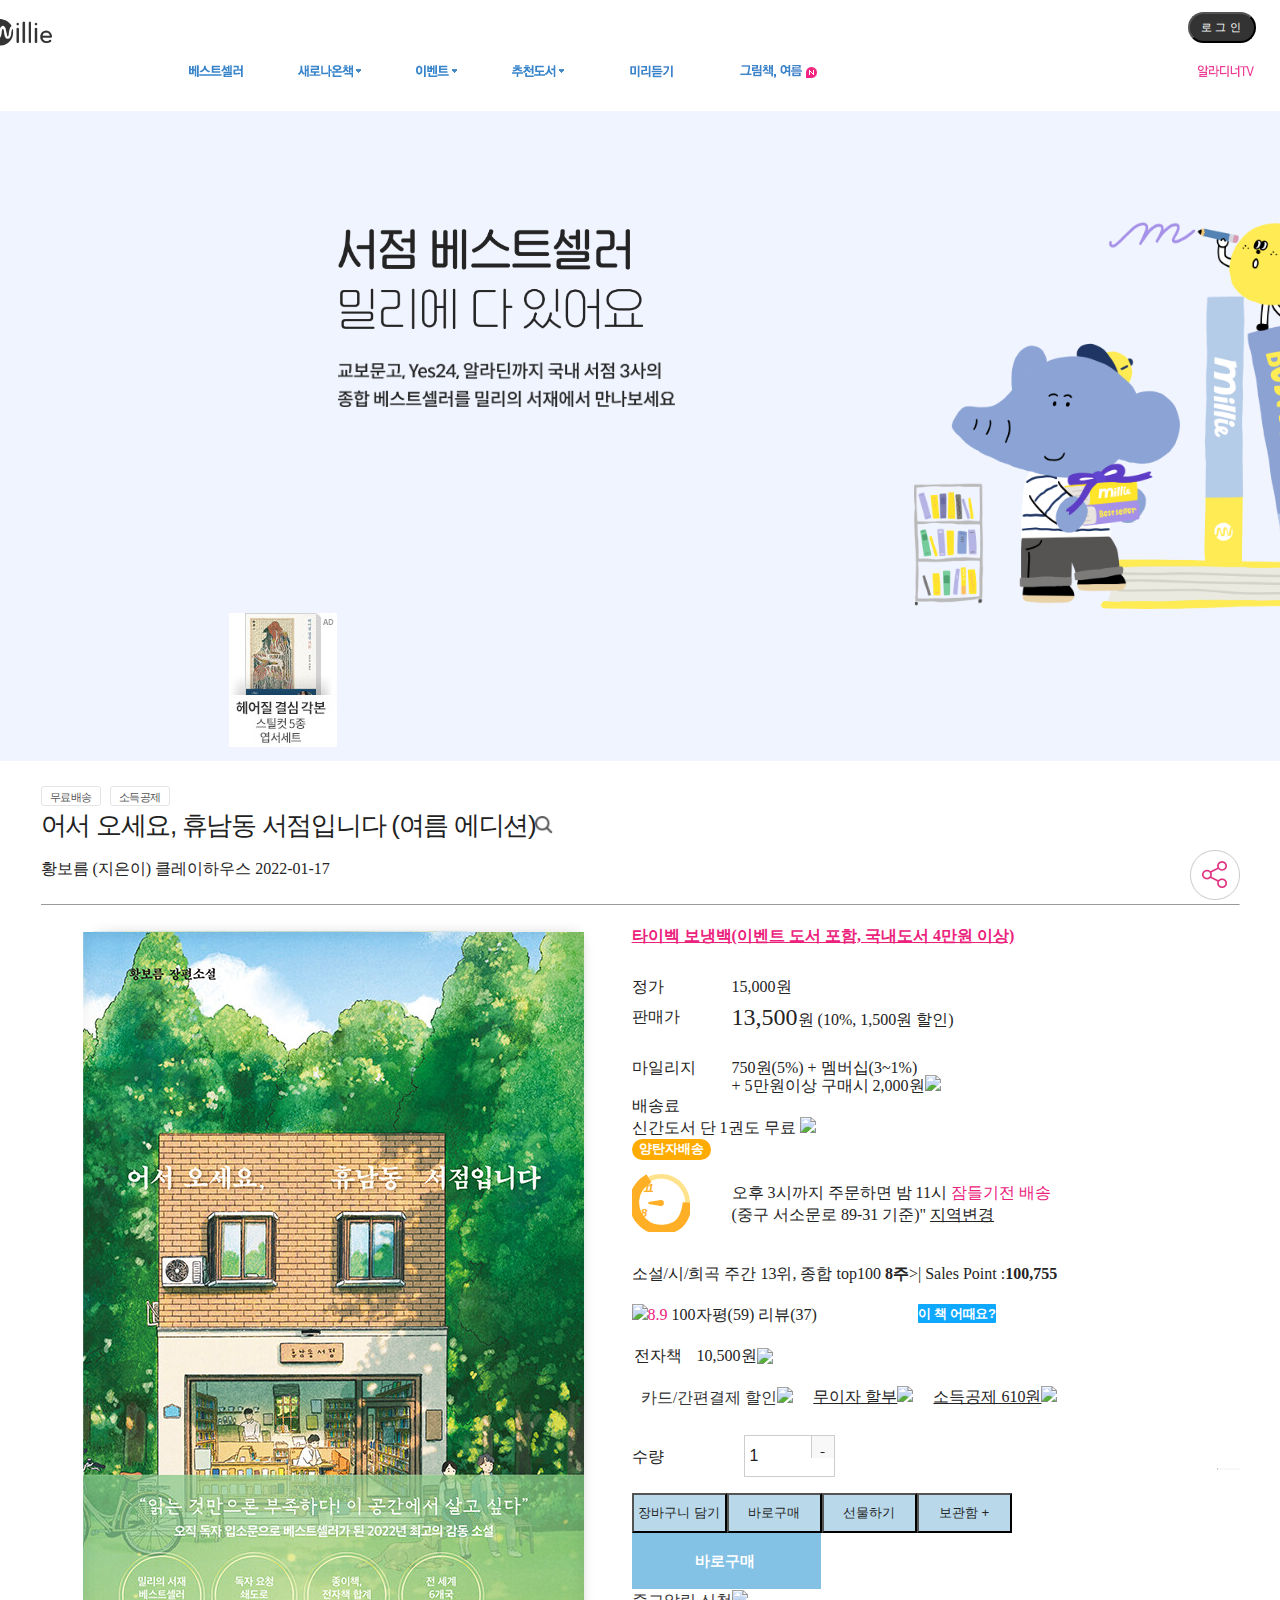
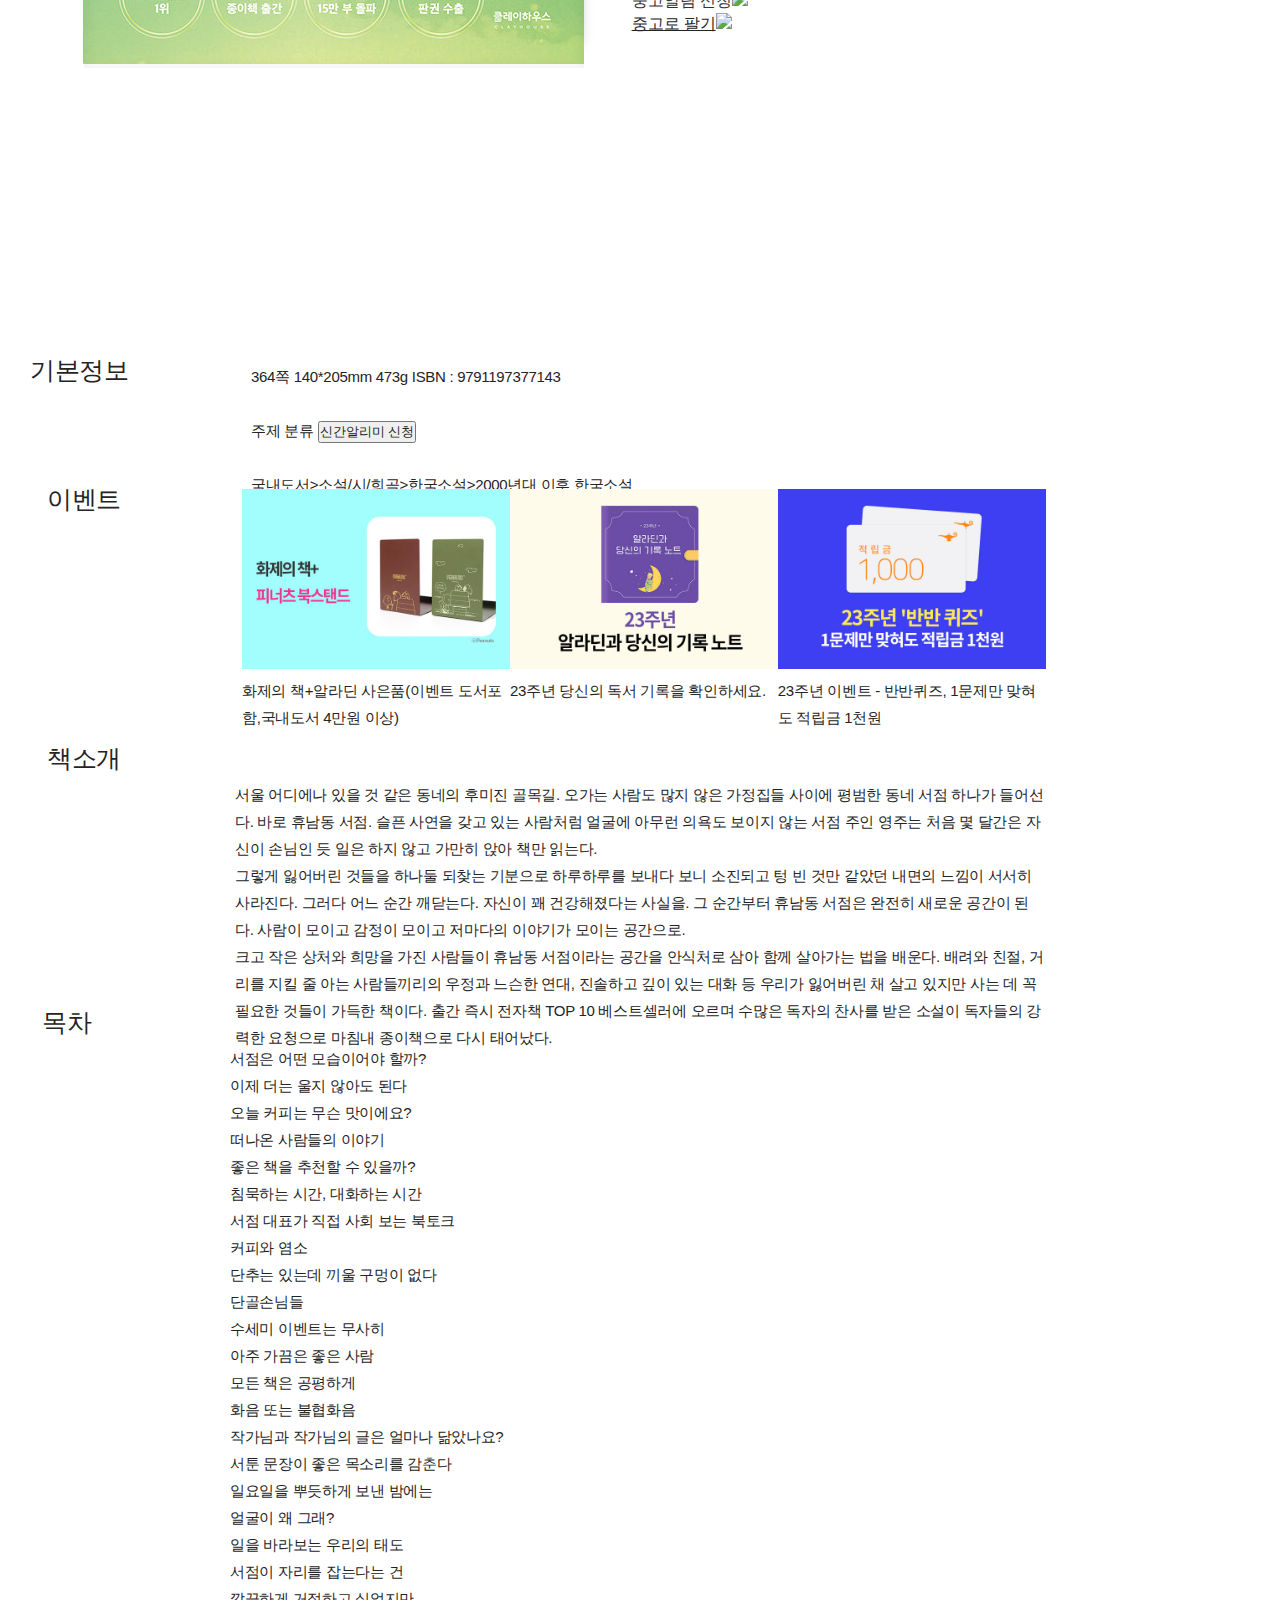
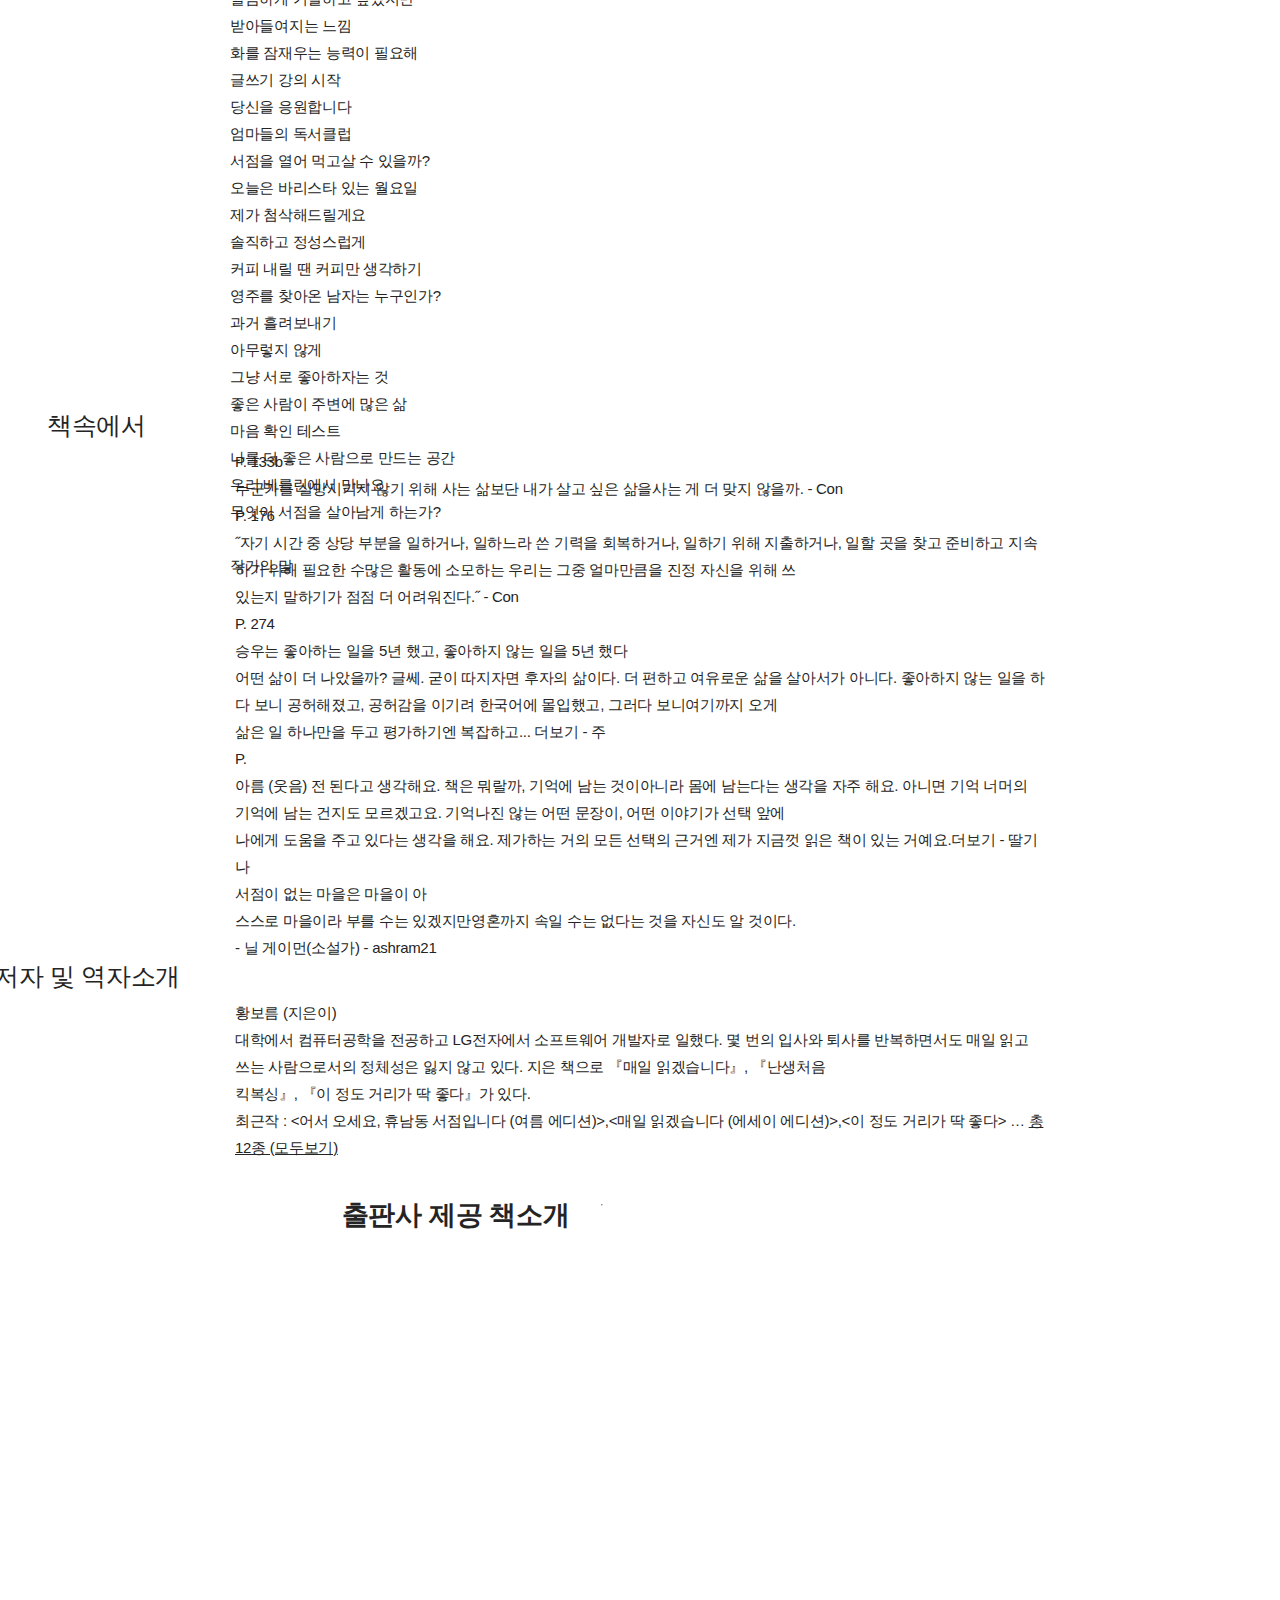
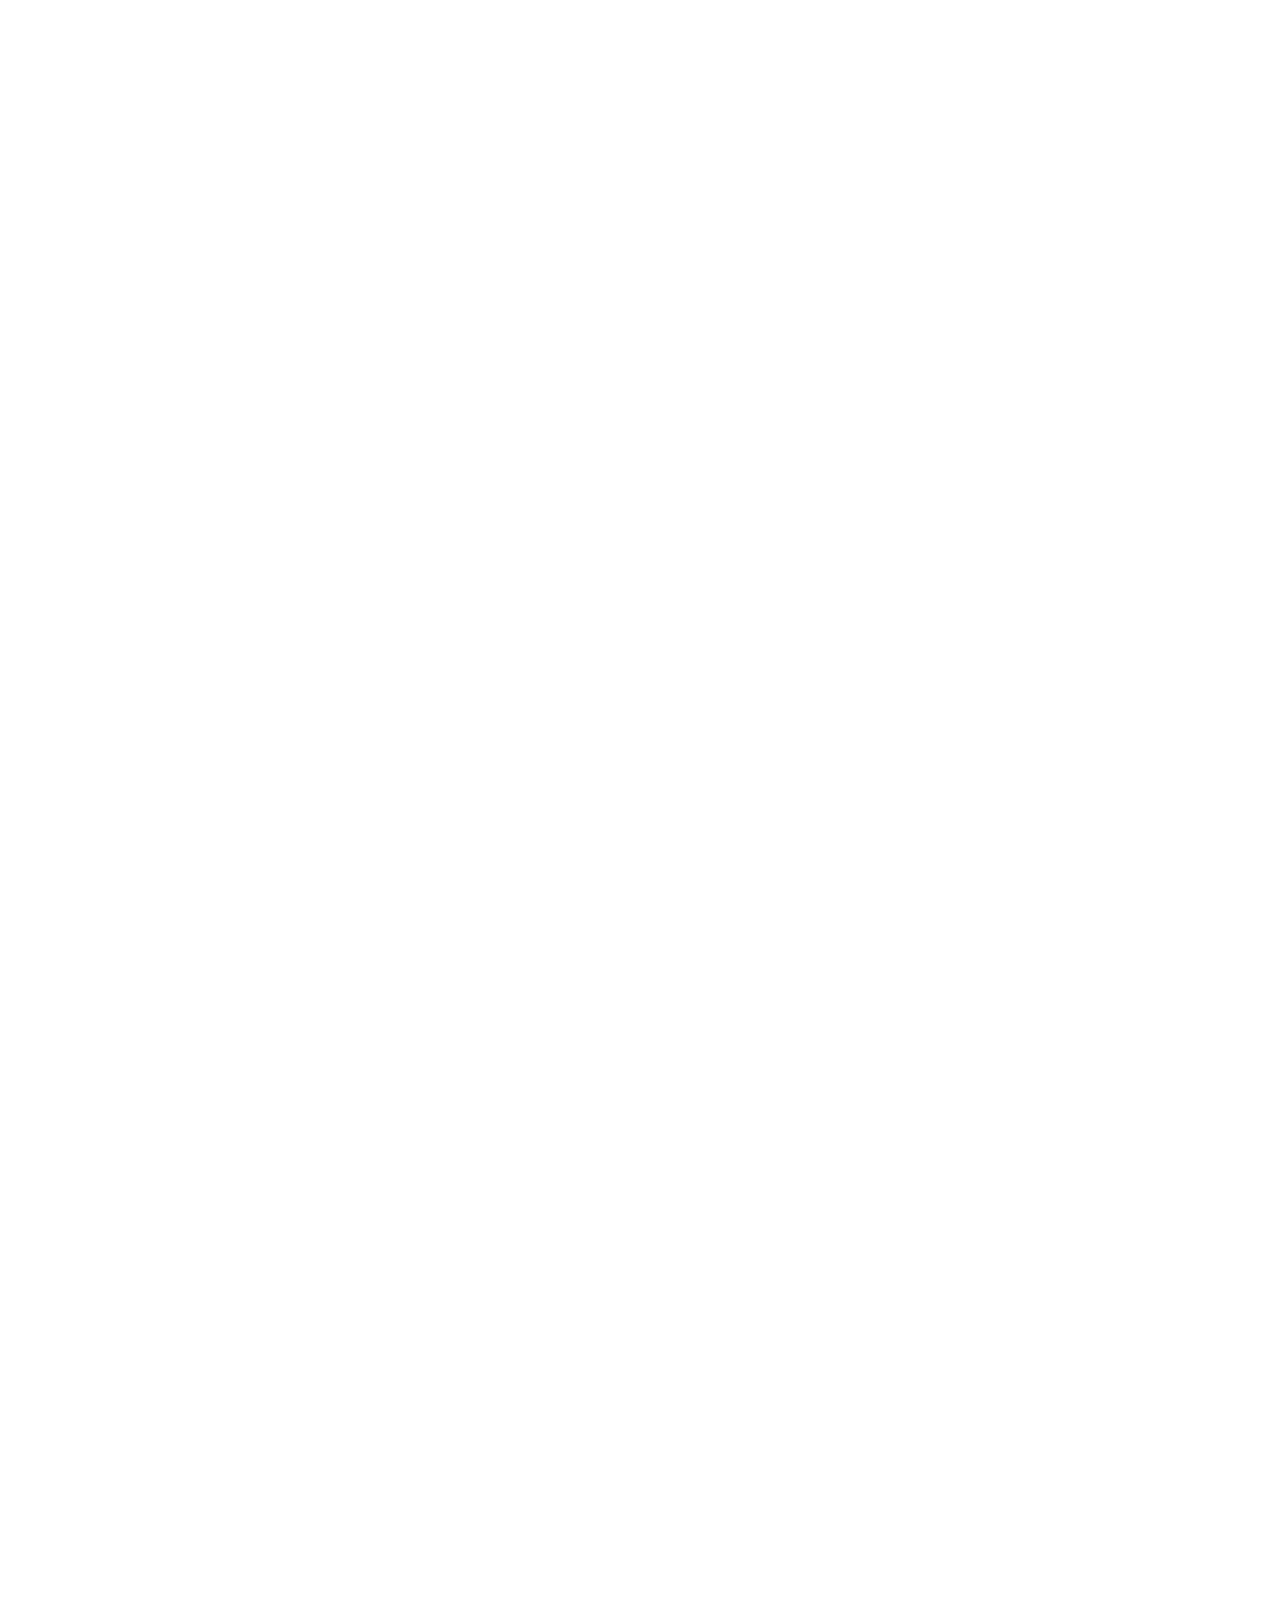
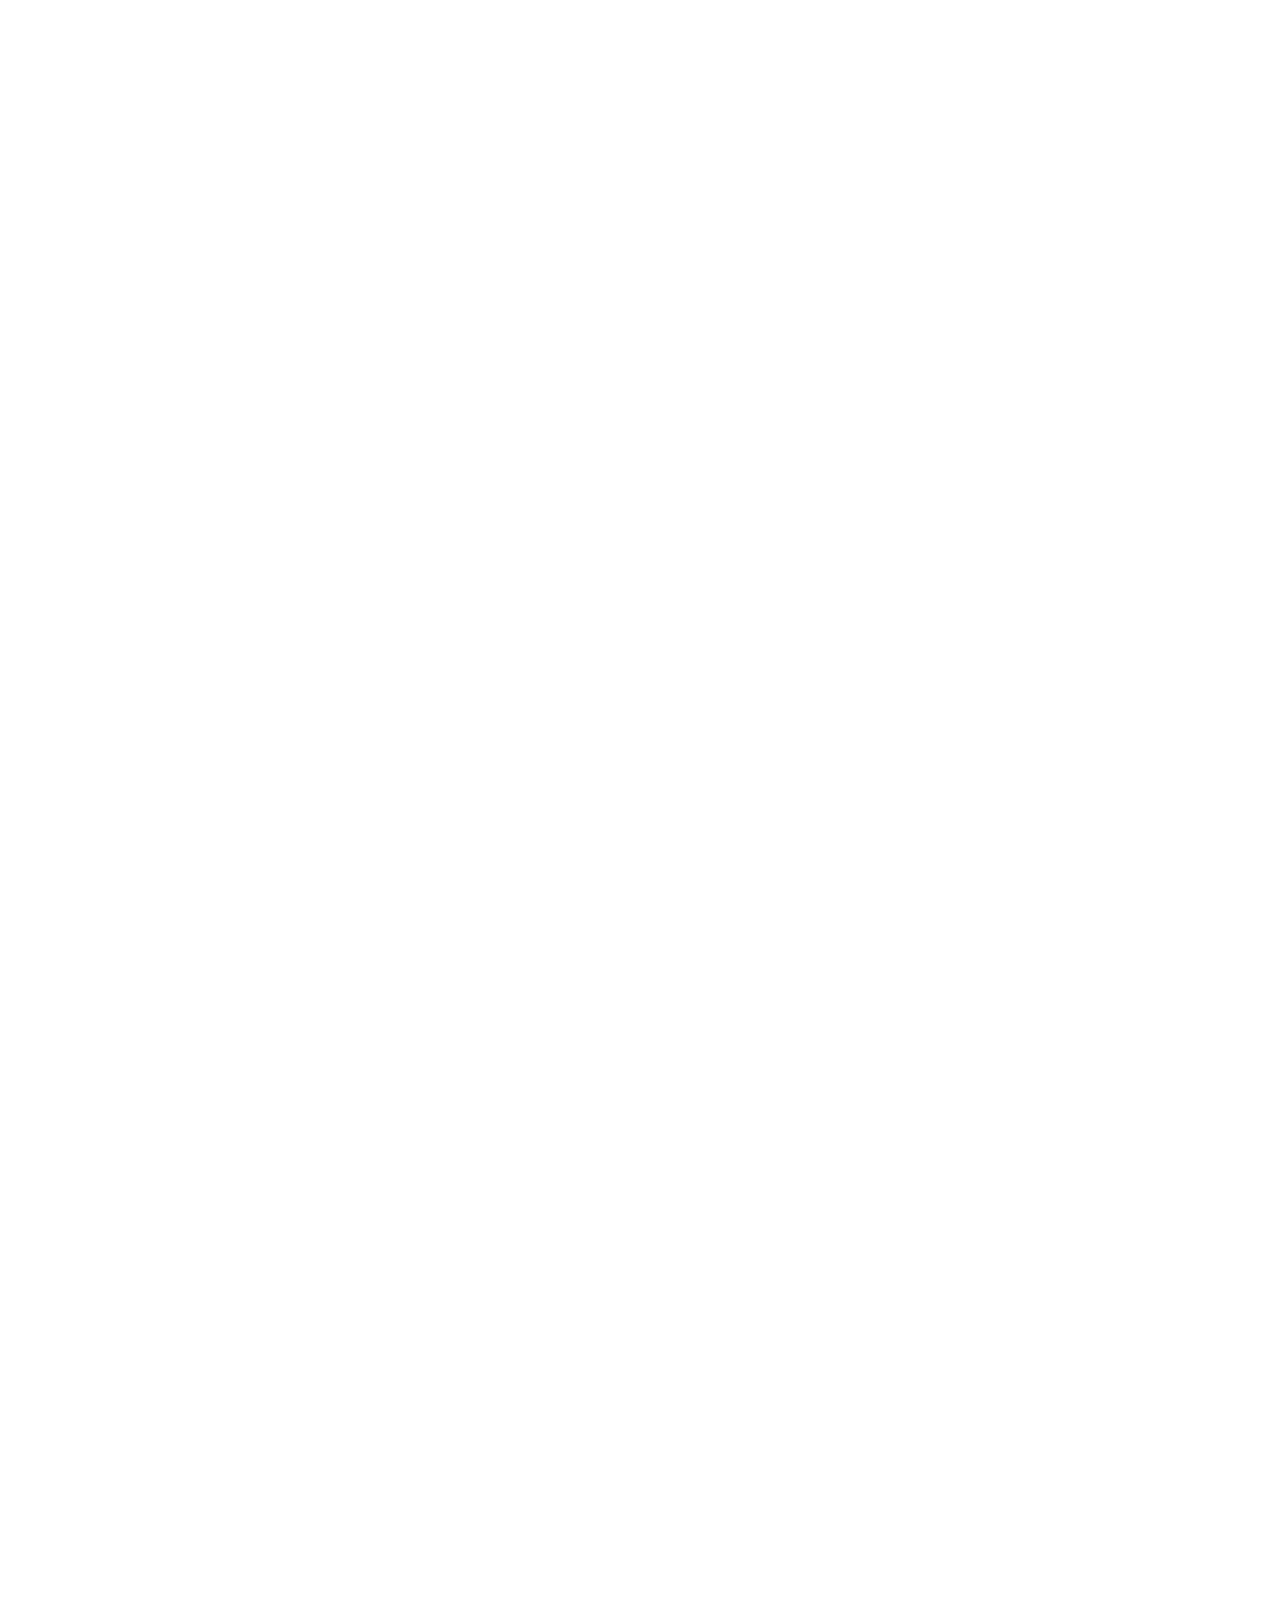
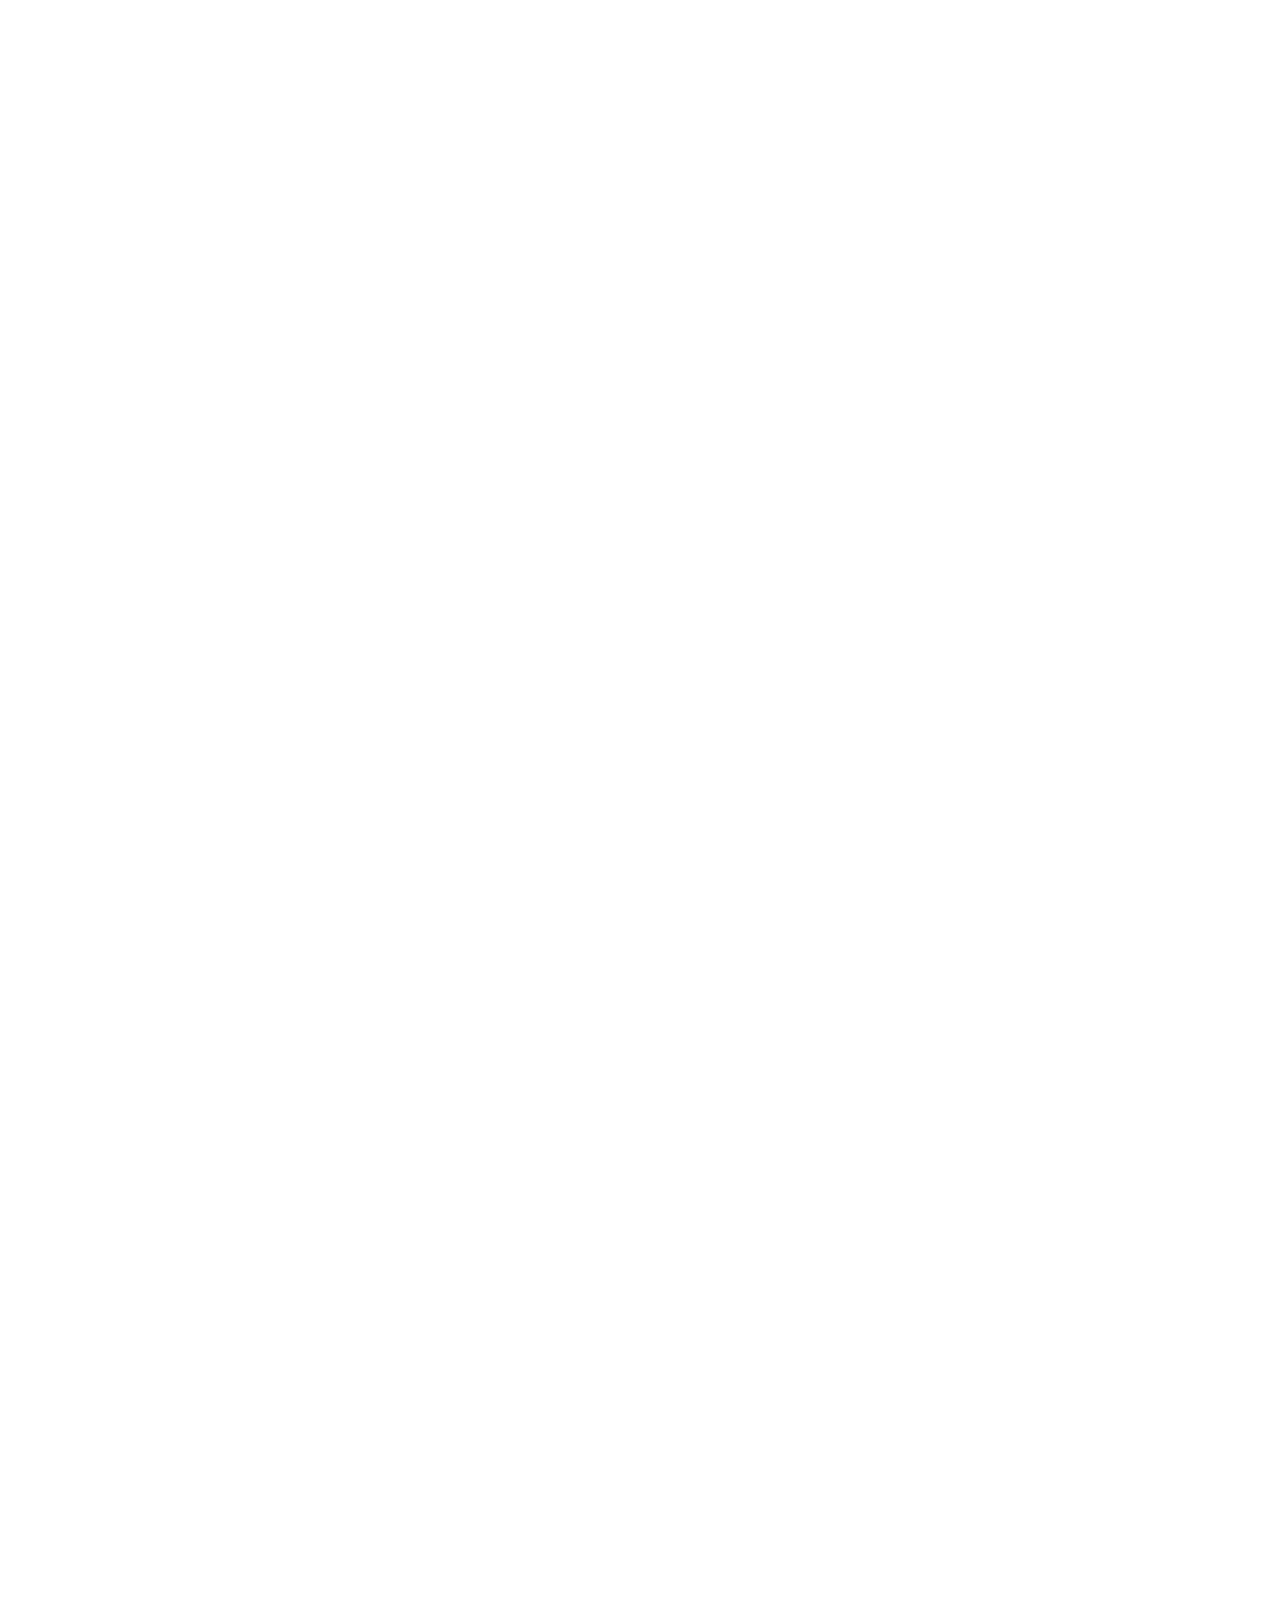
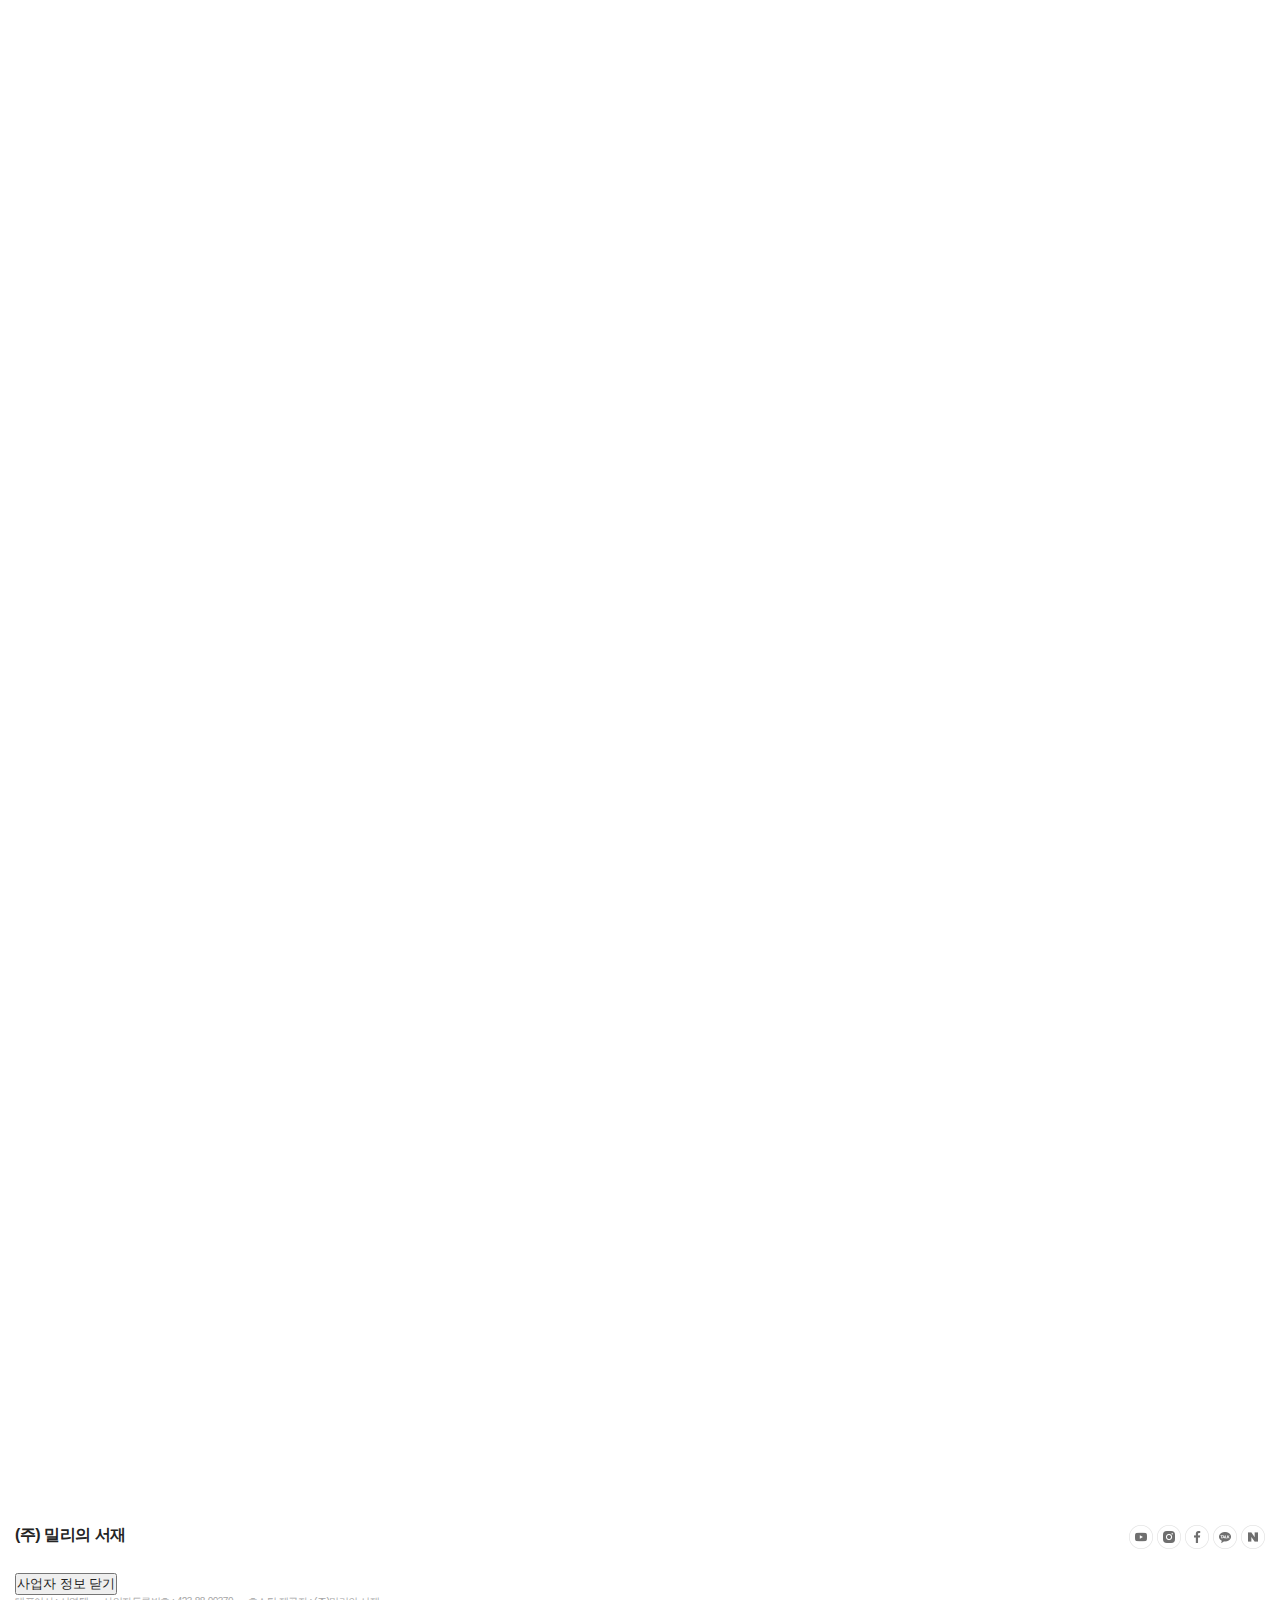
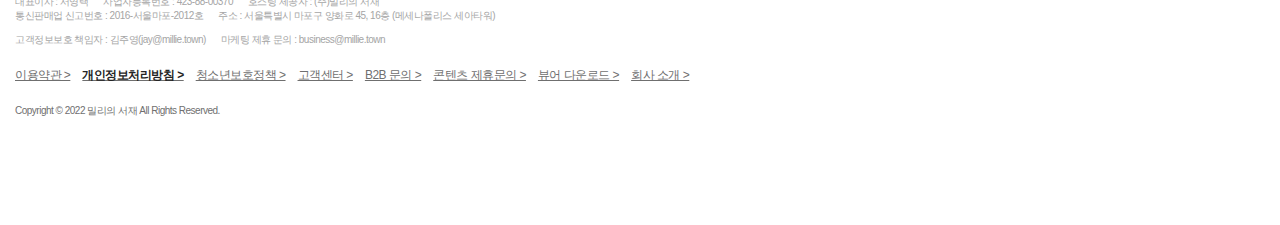
==== commit bb84ba83: "22/08/05" ====
--- a/serve.html
+++ b/serve.html
@@ -372,9 +372,9 @@
                     
                 </div>
 
-                <div class="Ere_btn_cart Ere_floatL">
-                    <a onclick="Basket_Add(''); try{AEC_F_D('295837262','i',1);}catch(e){}; return false;" href="#">장바구니 담기</a>
-                </div>
+                <!-- <div class="Ere_btn_cart Ere_floatL">
+                    <a  class="item" onclick="Basket_Add(''); try{AEC_F_D('295837262','i',1);}catch(e){}; return false;" href="#">장바구니 담기</a>
+                </div> -->
 
                 <div class="Ere_btn_buyitnow Ere_floatL Ere_ML4">
                     <a onclick="QuickBuy(0);" href="javascript:void(0);">바로구매</a>
@@ -429,10 +429,10 @@
                         <li><a href="#" class="item3-6-2">중고로 팔기<img src="//image.aladin.co.kr/img/shop/2022/p_arrow_right.gif"></a></li>
                     </ul>
                 </div>
-                <div>
+                <!-- <div>
                     <a href=""></a>
                     <img src="//image.aladin.co.kr/img/shop/2018/btn_more.png" alt="">
-                </div>
+                </div> -->
                 <div class="item3-8-2">
                     
                 </div>
--- a/css/1.css
+++ b/css/1.css
@@ -1,5 +1,3 @@
-
-
 .item3-ul2 {
 	
 	list-style: none;
@@ -1083,9 +1081,13 @@
         }
 
         .item3-7-a1{ display:flex; }
+        
+        .item3-7-a2{ background-color: #0fa8ff;}
 
         .item3-7-a1 button {
             background-color: #b9d9eb;
+            width: 95px;
+            height: 40px;
         }
 
         .Ere_btn_cart {
@@ -1140,6 +1142,7 @@
             line-height: 1.5;
             display: block;
             white-space: nowrap;
+            width: 189px;
             background: #83c1e5;
             margin: 0;
             padding: 17px 48px 17px 45px;
@@ -1151,6 +1154,7 @@
             margin-top: -135px;
         }
 
+        .item3-8-0 { width: auto;}
         /* -------item4----------------- */
 
         .item4{
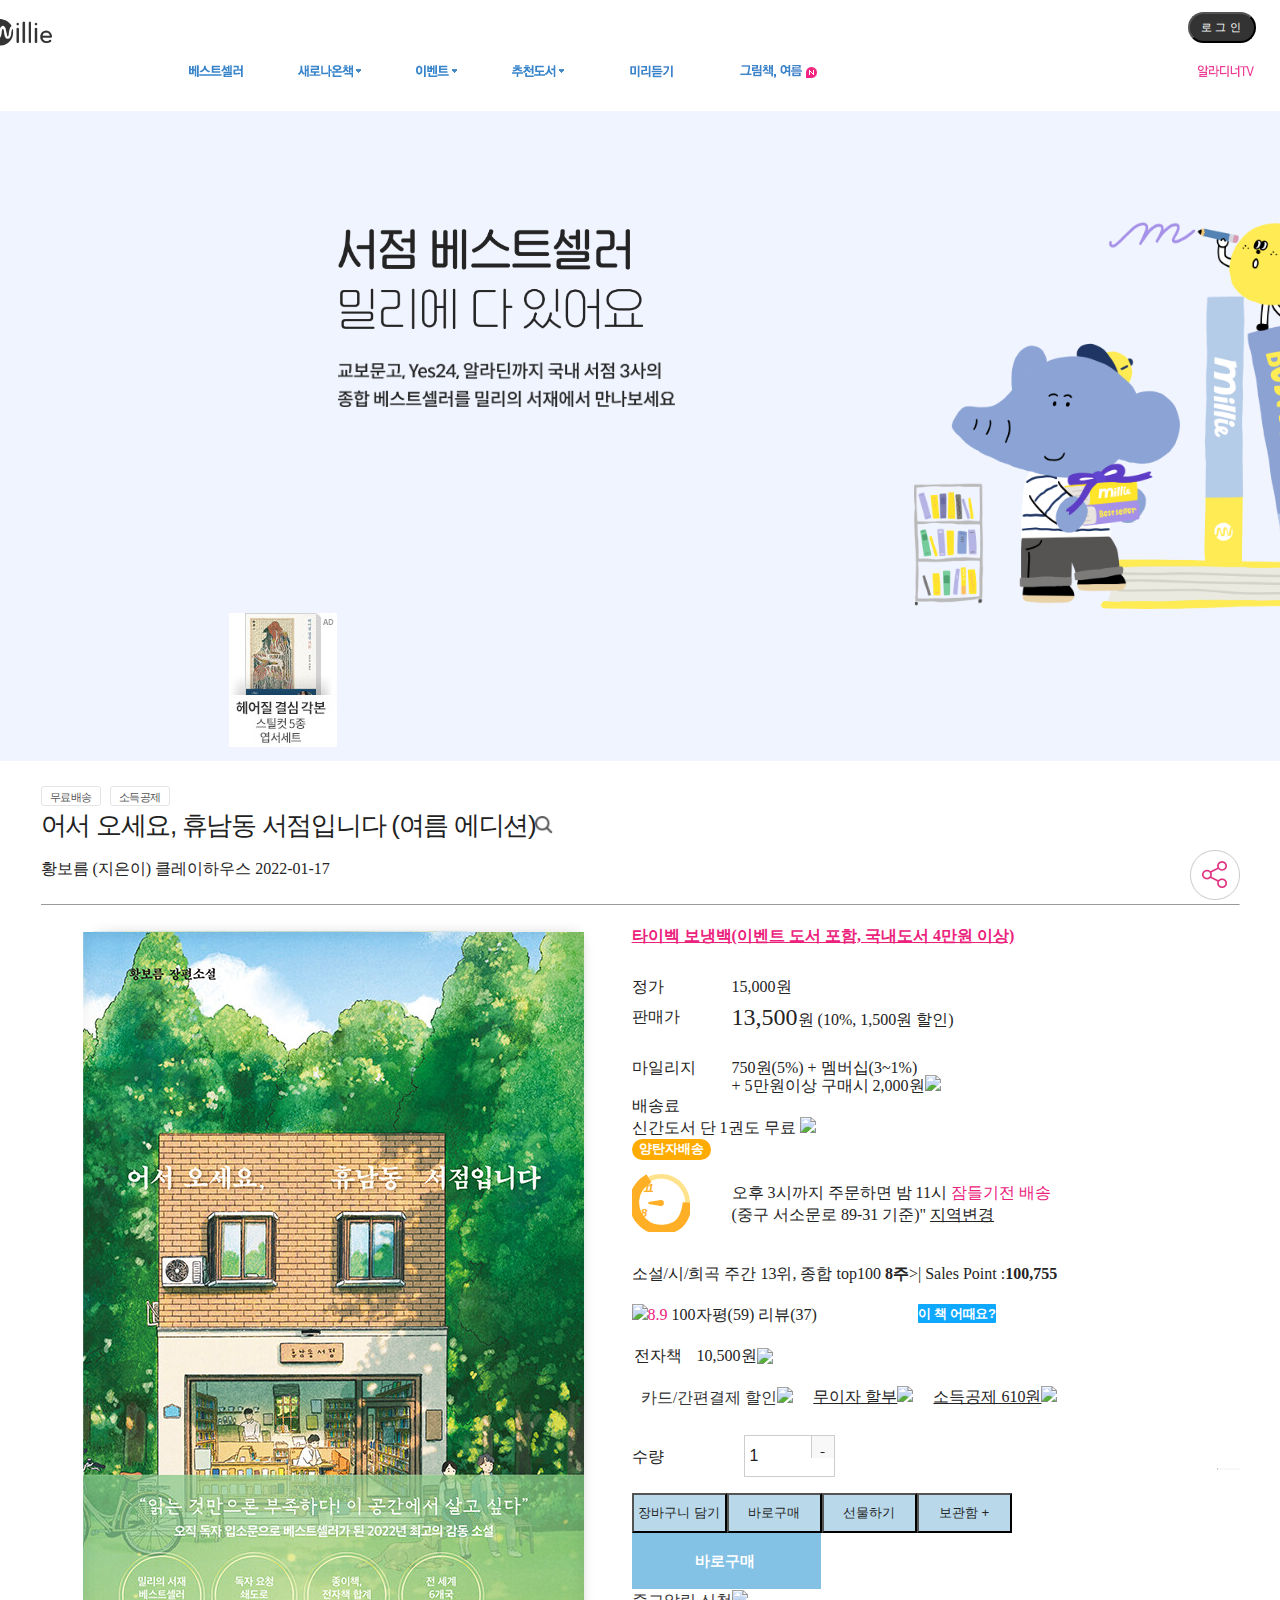
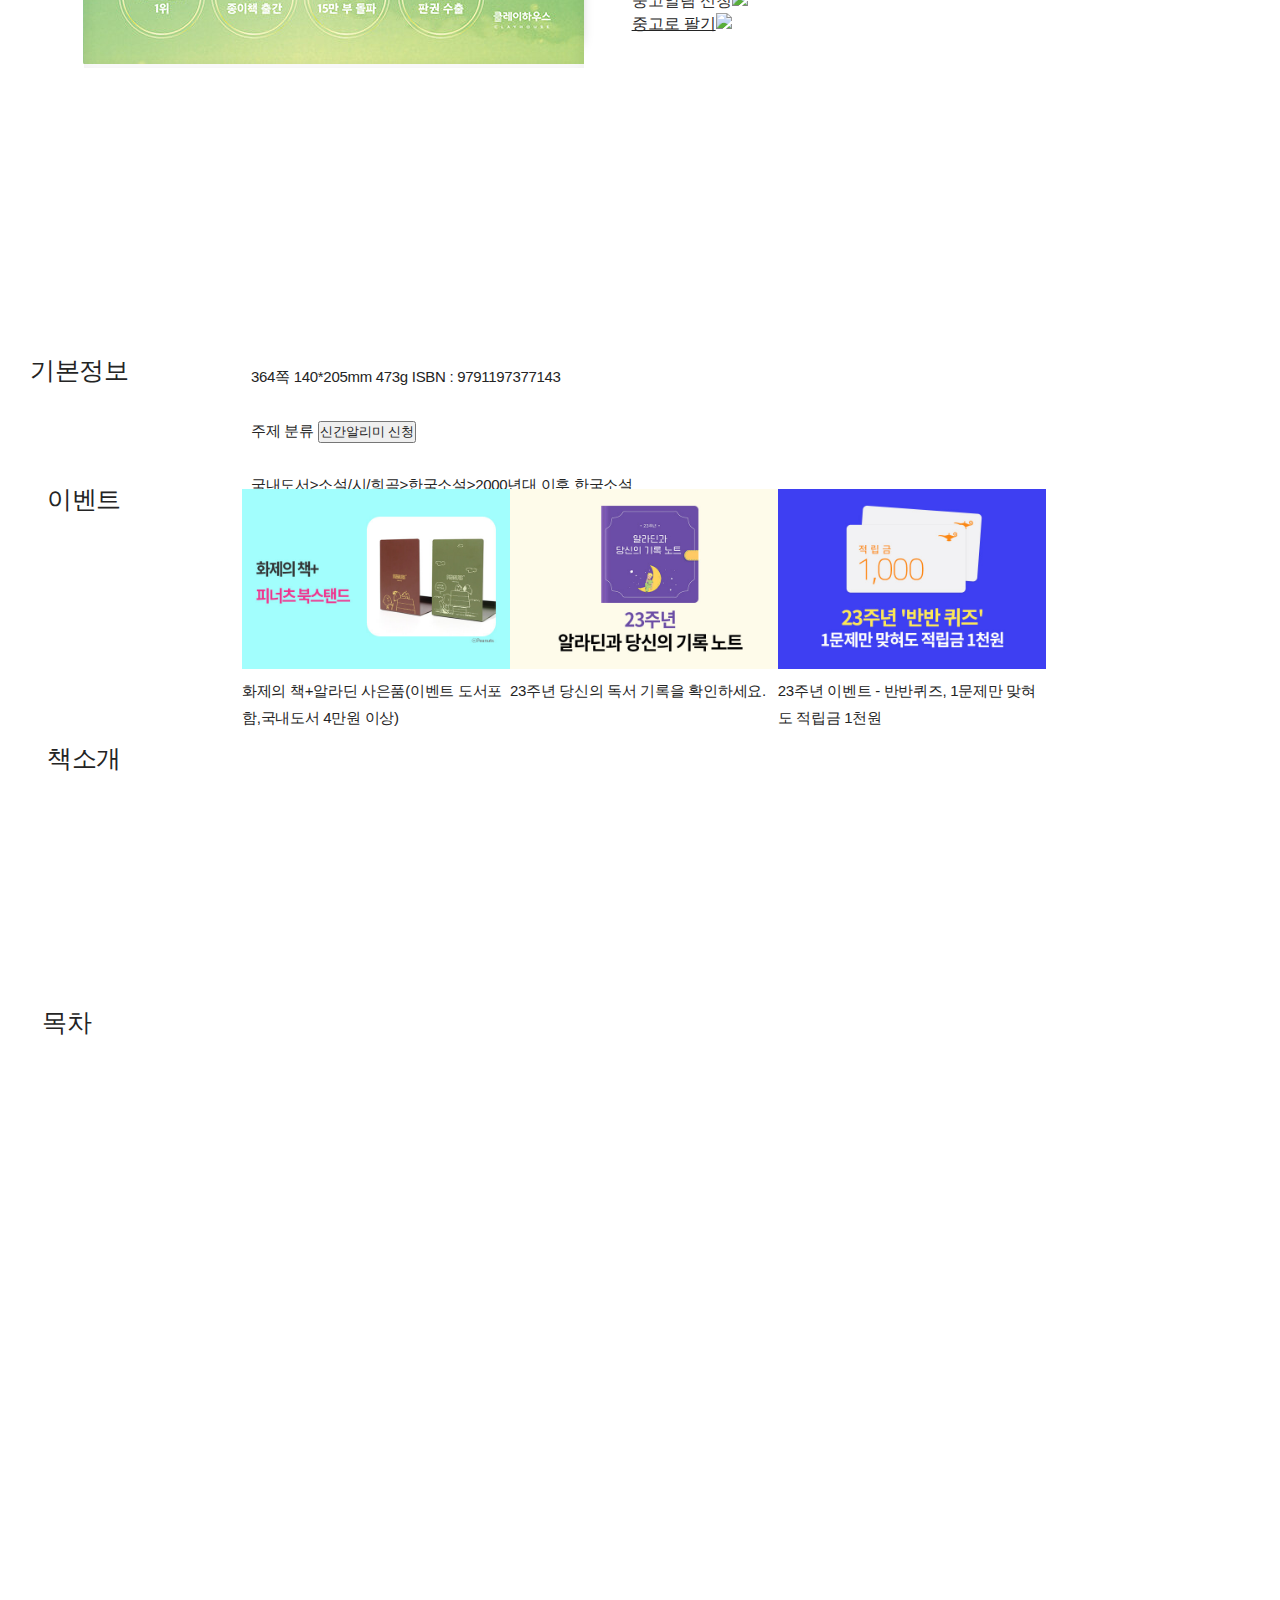
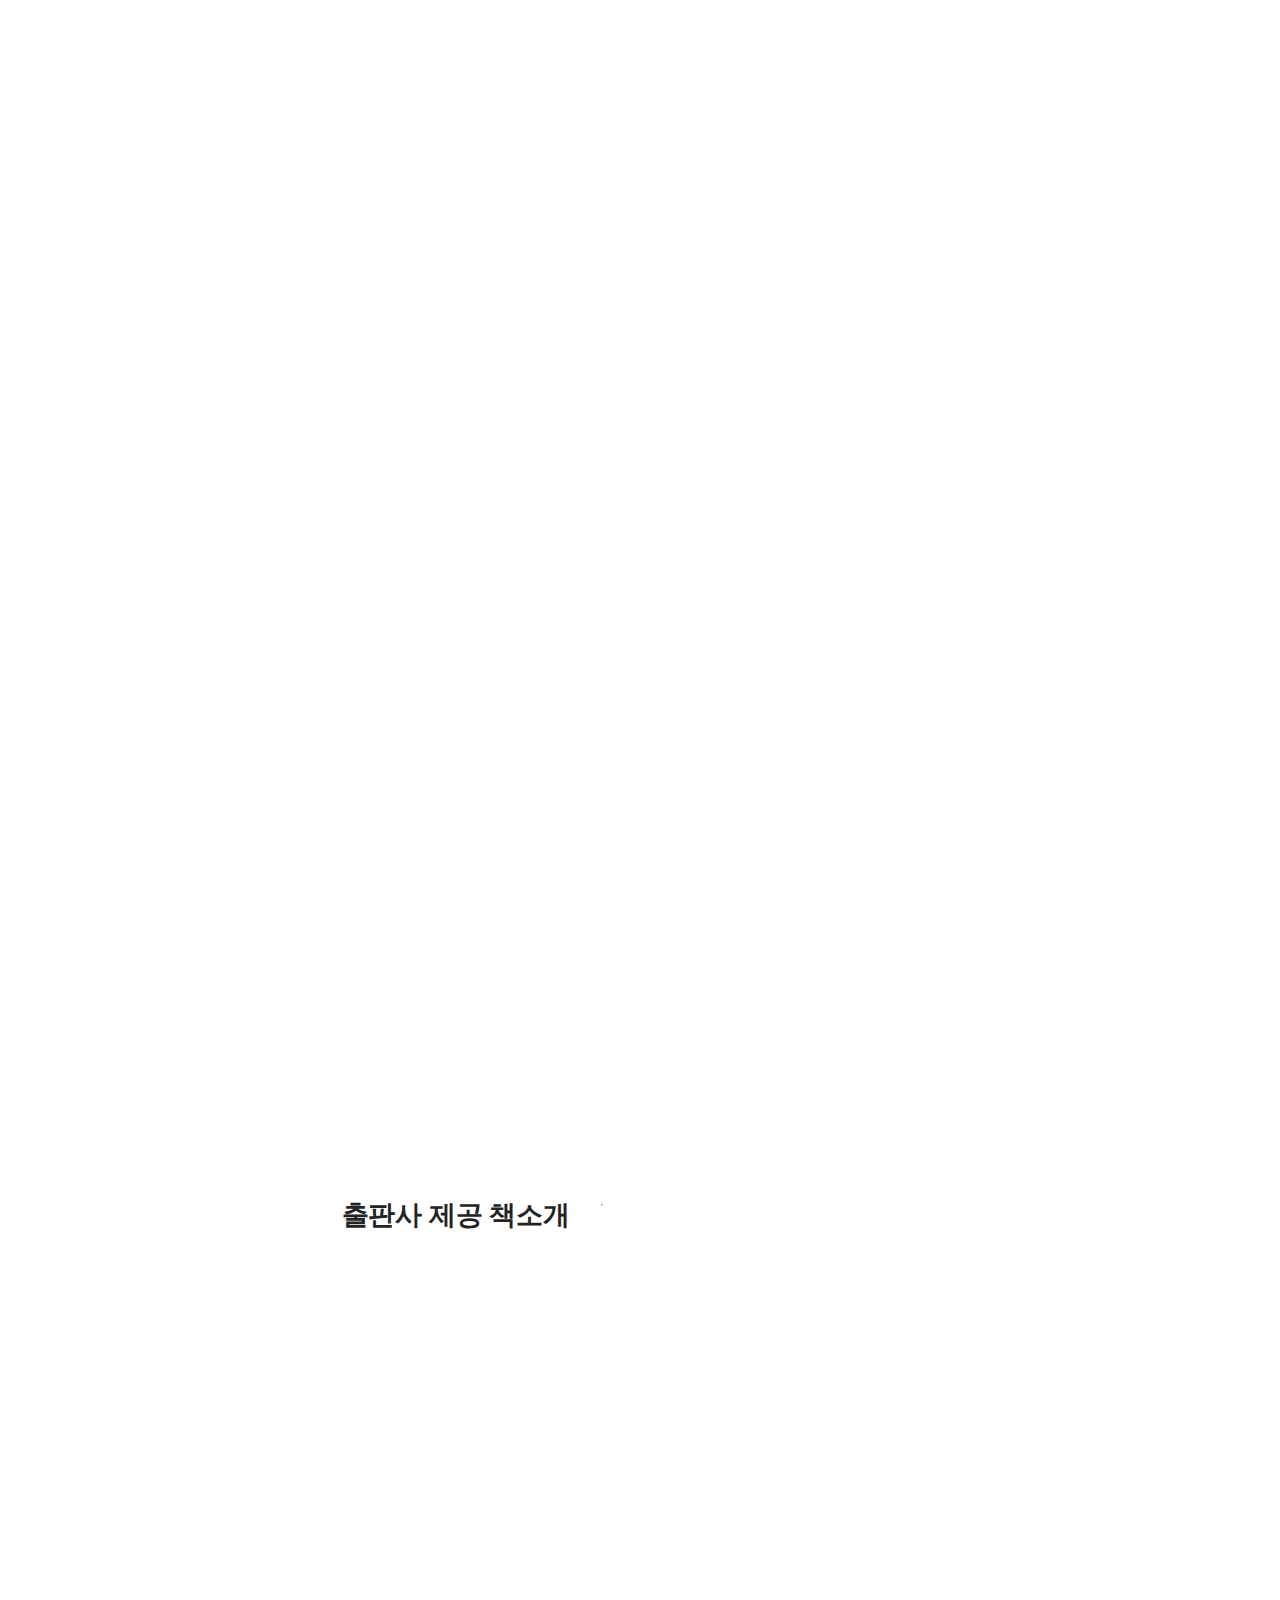
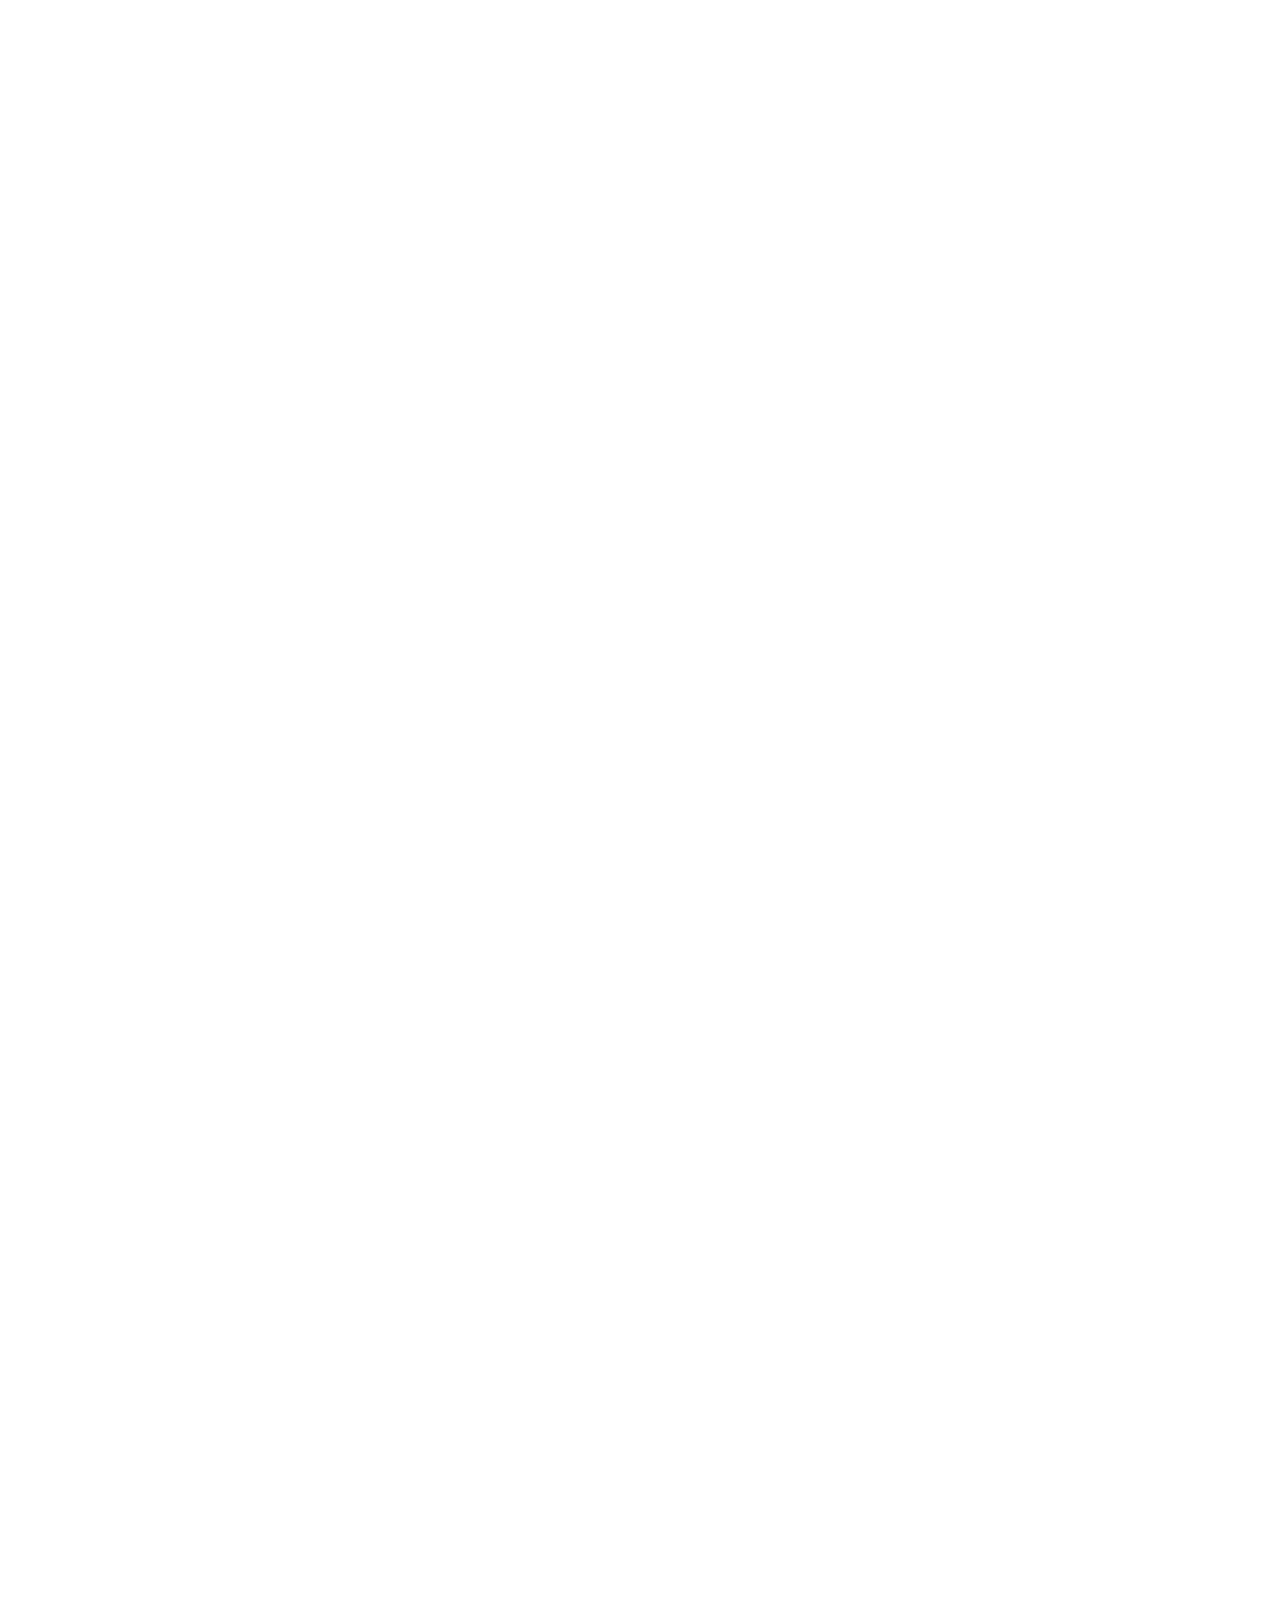
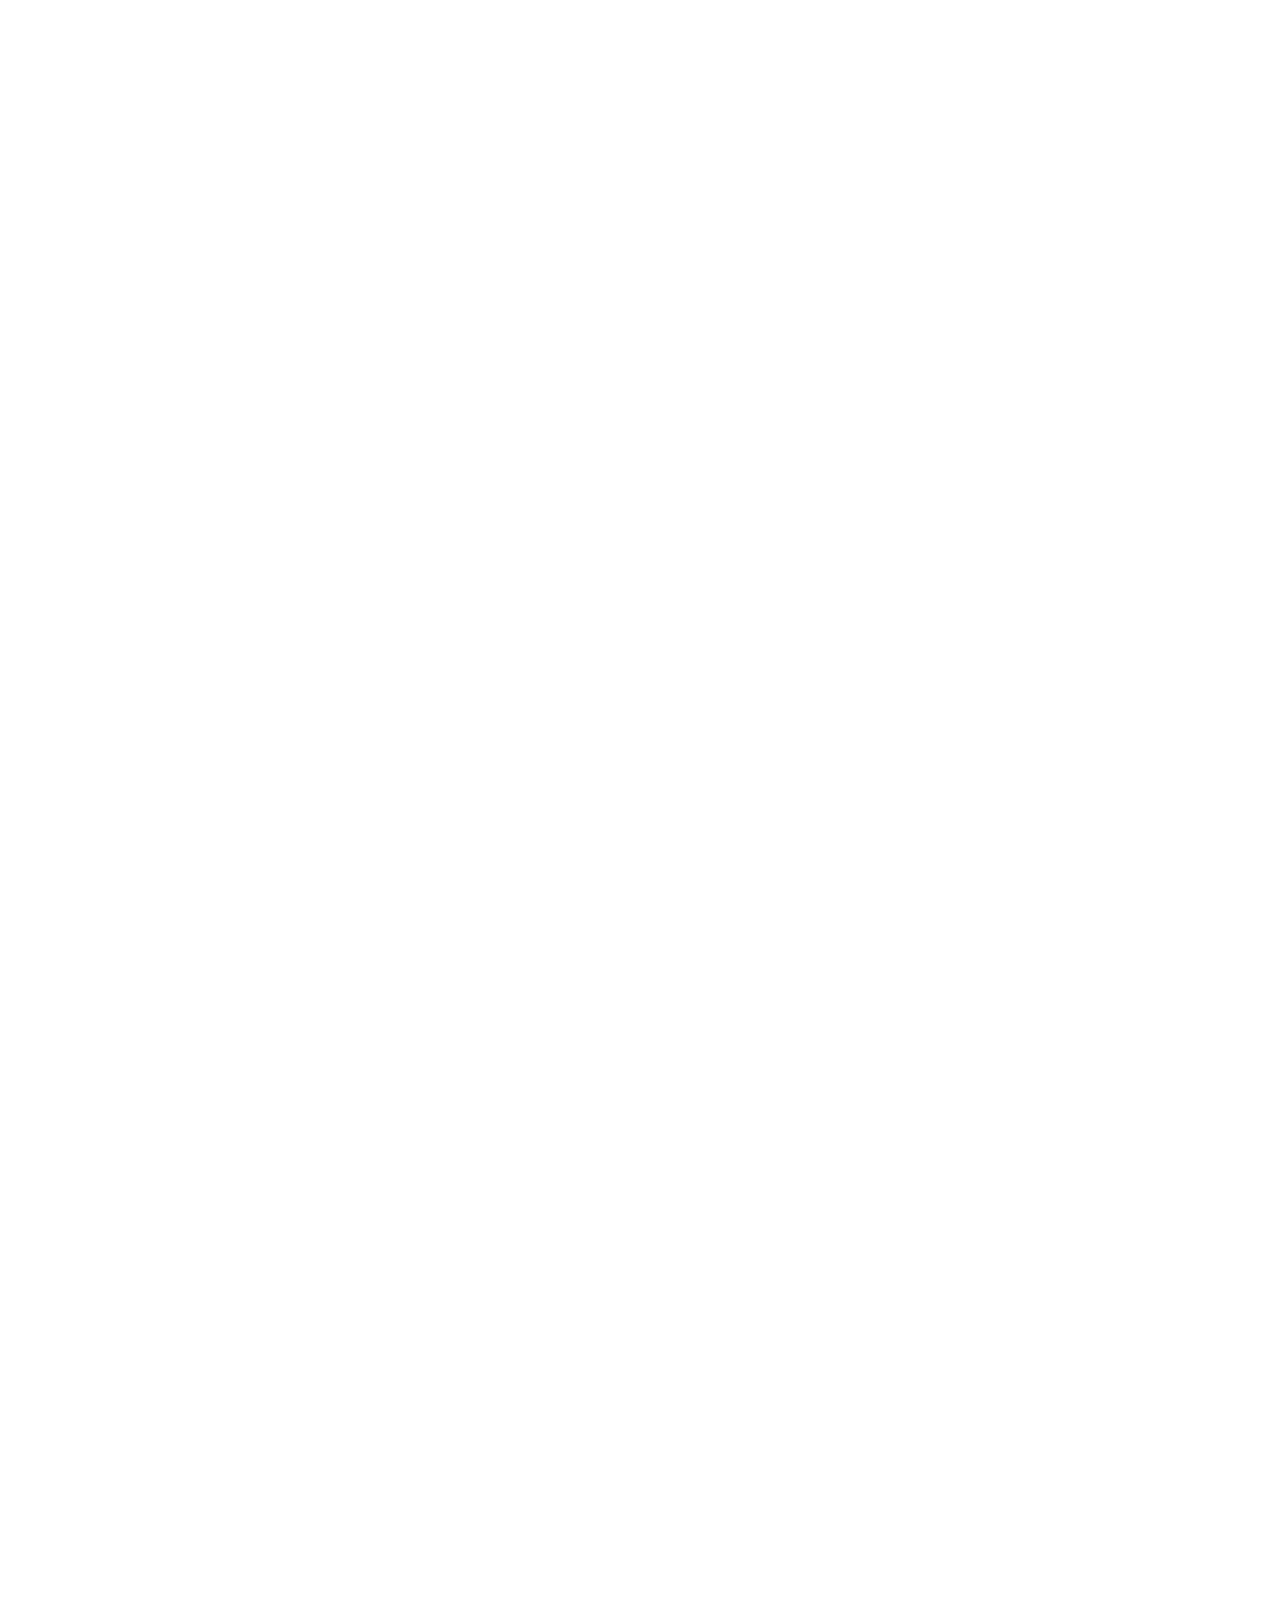
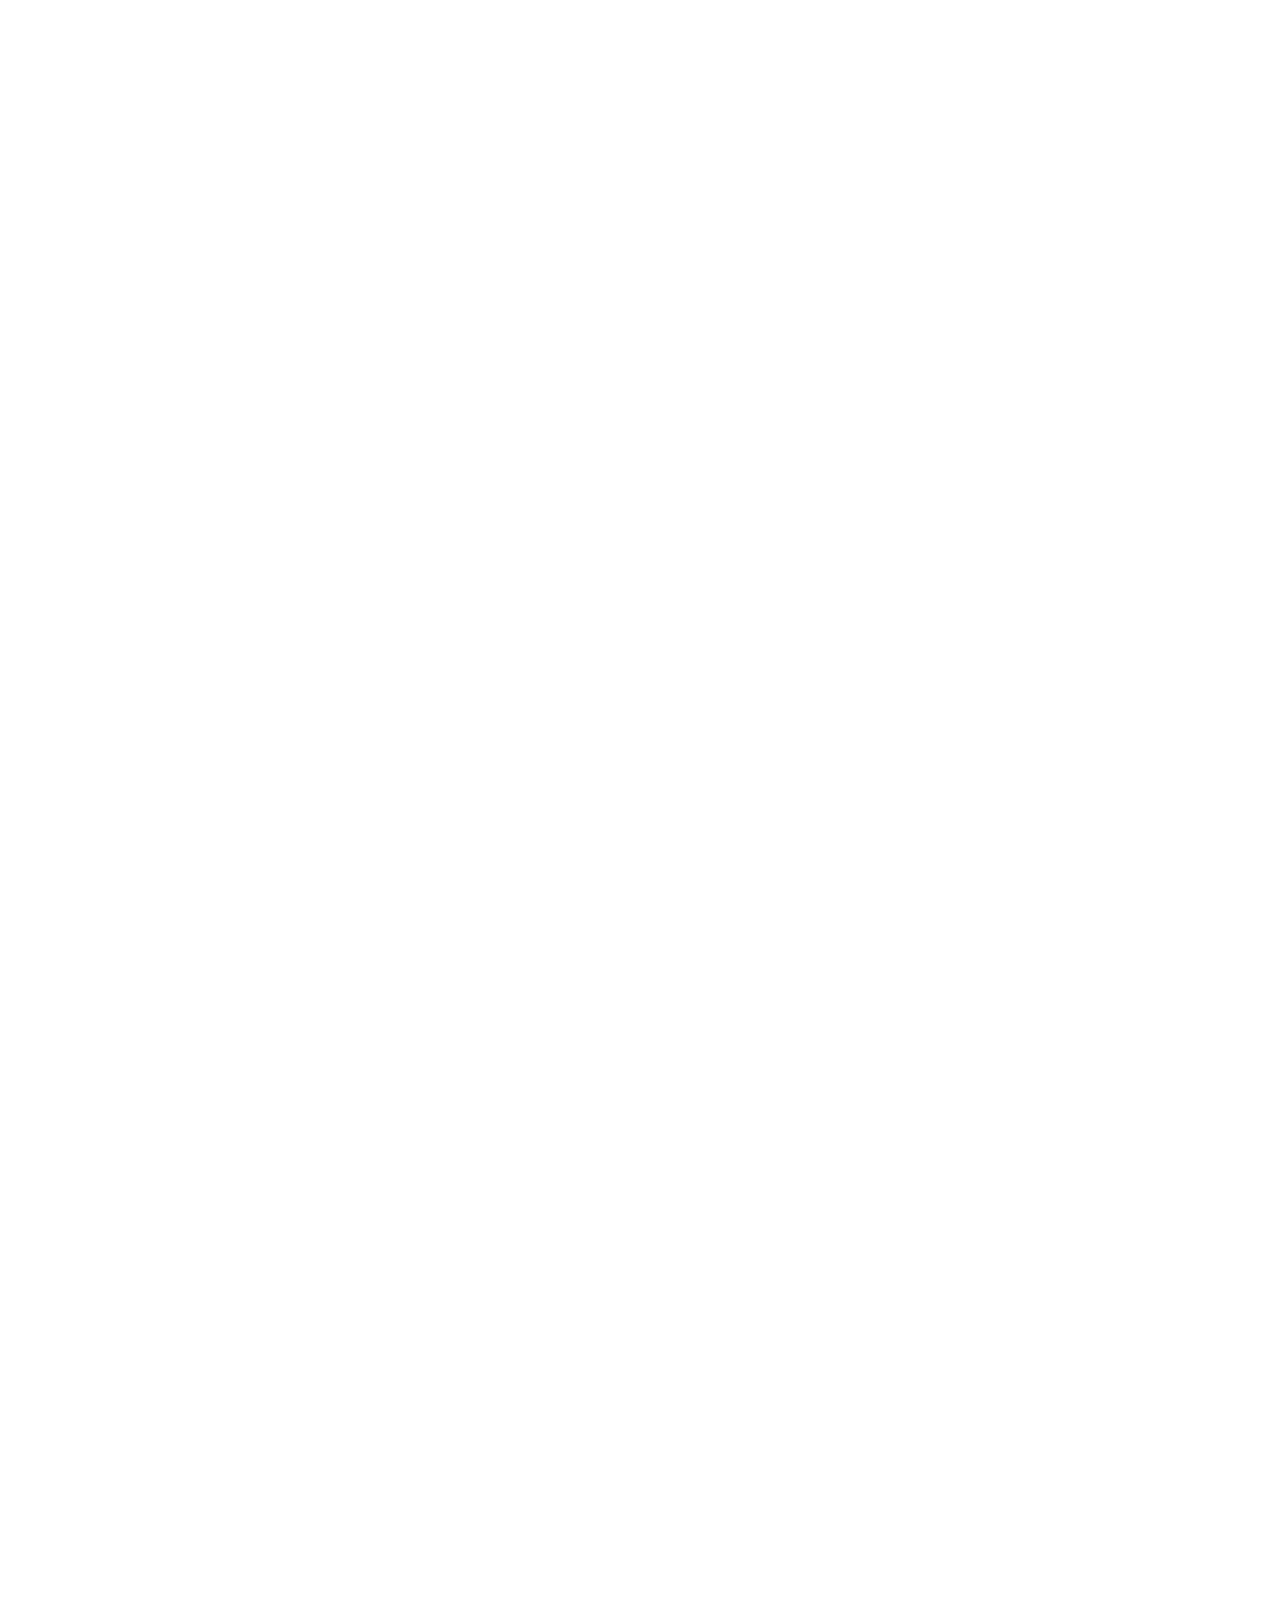
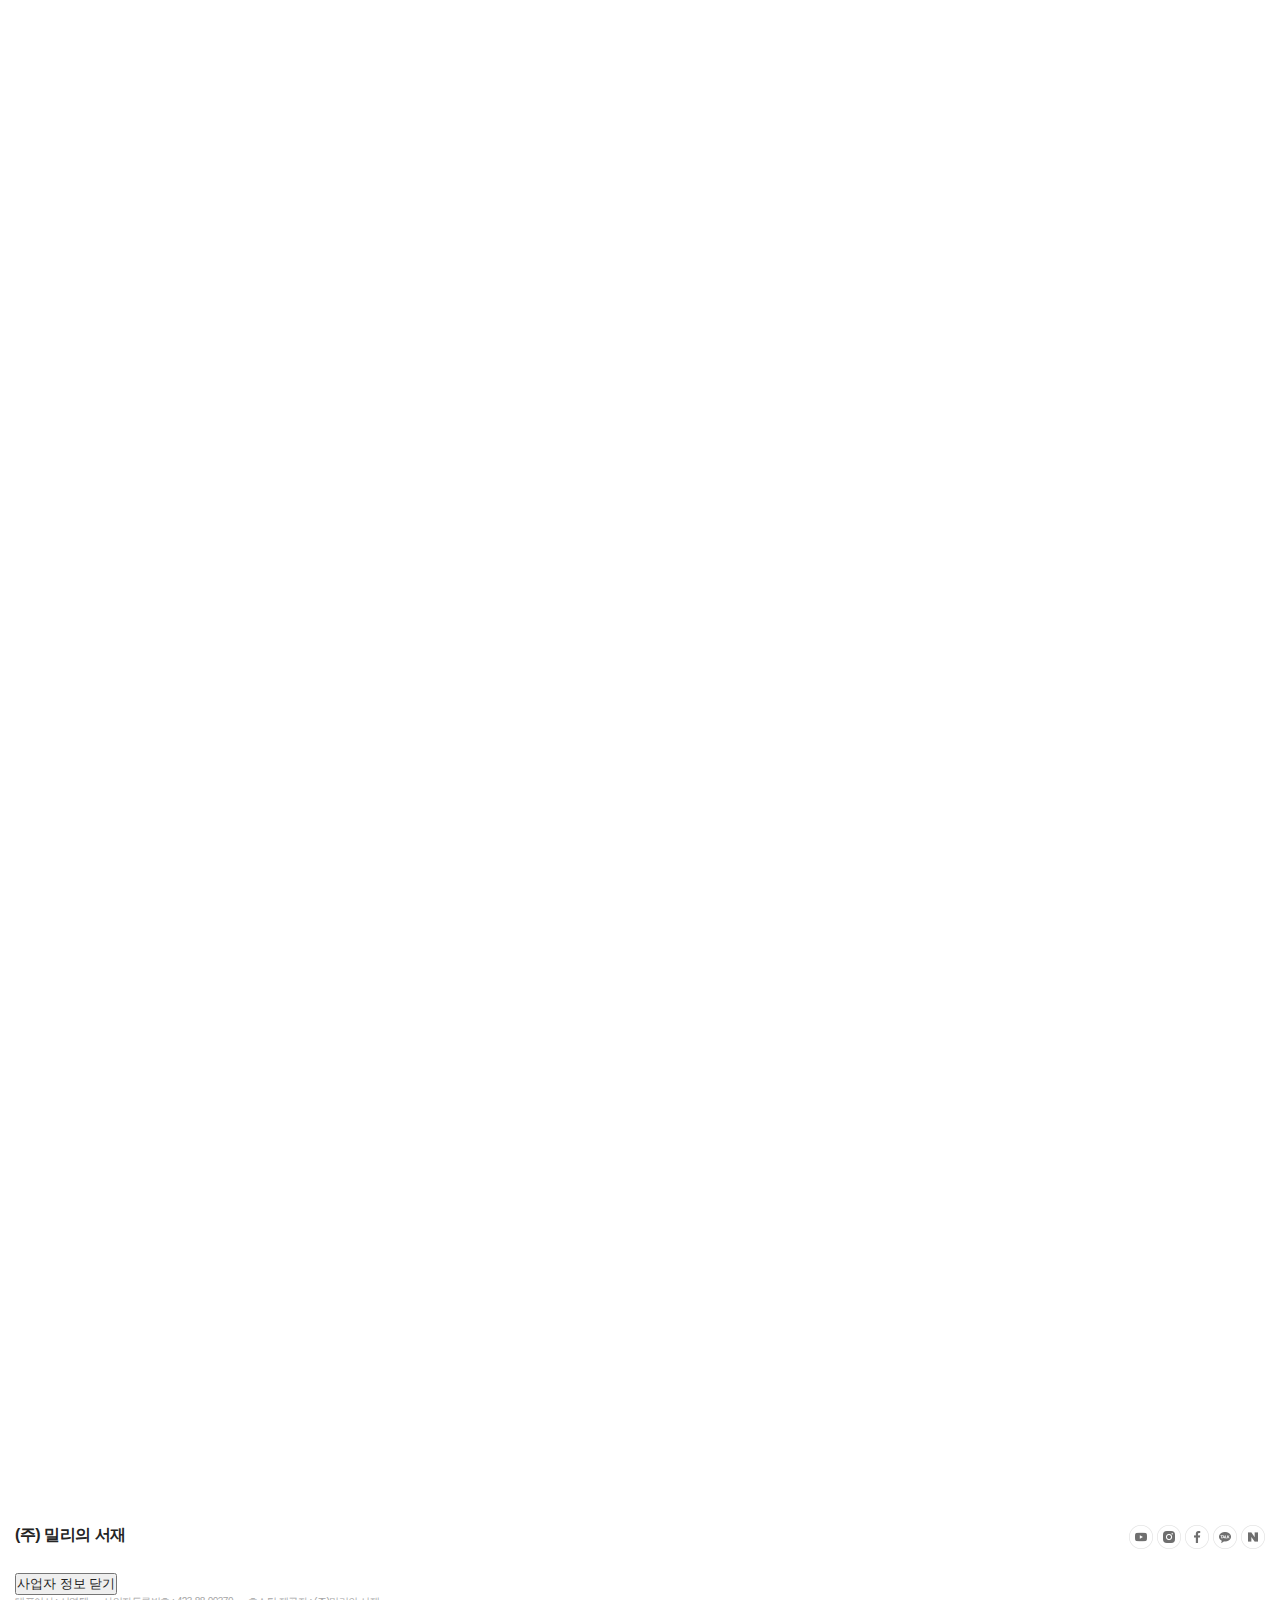
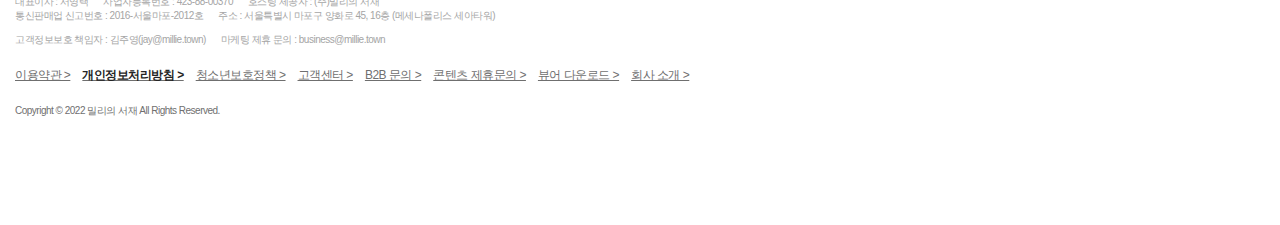
==== commit 265e9126: "11" ====
--- a/serve.html
+++ b/serve.html
@@ -492,19 +492,29 @@
 
         <div id="item4-3">
             <div class="item4-3-1">책소개</div>
-            <p>서울 어디에나 있을 것 같은 동네의 후미진 골목길. 오가는 사람도 많지 않은 가정집들 사이에 평범한 동네 서점 하나가 들어선다. 바로 휴남동 서점. 슬픈 사연을 갖고 있는 사람처럼 얼굴에 아무런 의욕도 보이지 않는
+                <script>
+
+                    $(function () {
+                        $.get("./sub_txt/item4-3.txt", function (data) {
+                            $("#item4-3.item4-3-1").html(data);
+                        })
+
+                    });
+
+                </script>
+            <!-- <p>서울 어디에나 있을 것 같은 동네의 후미진 골목길. 오가는 사람도 많지 않은 가정집들 사이에 평범한 동네 서점 하나가 들어선다. 바로 휴남동 서점. 슬픈 사연을 갖고 있는 사람처럼 얼굴에 아무런 의욕도 보이지 않는
             서점 주인 영주는 처음 몇 달간은 자신이 손님인 듯 일은 하지 않고 가만히 앉아 책만 읽는다.<br>
             
             그렇게 잃어버린 것들을 하나둘 되찾는 기분으로 하루하루를 보내다 보니 소진되고 텅 빈 것만 같았던 내면의 느낌이 서서히 사라진다. 그러다 어느 순간 깨닫는다. 자신이 꽤 건강해졌다는 사실을. 그 순간부터 휴남동
             서점은 완전히 새로운 공간이 된다. 사람이 모이고 감정이 모이고 저마다의 이야기가 모이는 공간으로.<br>
             
             크고 작은 상처와 희망을 가진 사람들이 휴남동 서점이라는 공간을 안식처로 삼아 함께 살아가는 법을 배운다. 배려와 친절, 거리를 지킬 줄 아는 사람들끼리의 우정과 느슨한 연대, 진솔하고 깊이 있는 대화 등 우리가
-            잃어버린 채 살고 있지만 사는 데 꼭 필요한 것들이 가득한 책이다. 출간 즉시 전자책 TOP 10 베스트셀러에 오르며 수많은 독자의 찬사를 받은 소설이 독자들의 강력한 요청으로 마침내 종이책으로 다시 태어났다.</p>
+            잃어버린 채 살고 있지만 사는 데 꼭 필요한 것들이 가득한 책이다. 출간 즉시 전자책 TOP 10 베스트셀러에 오르며 수많은 독자의 찬사를 받은 소설이 독자들의 강력한 요청으로 마침내 종이책으로 다시 태어났다.</p> -->
         </div>
 
         <div class="item4-4">
             <div class="item4-4-1">목차</div>
-            <p>서점은 어떤 모습이어야 할까?<br>
+            <!-- <p>서점은 어떤 모습이어야 할까?<br>
             이제 더는 울지 않아도 된다<br>
             오늘 커피는 무슨 맛이에요?<br>
             떠나온 사람들의 이야기<br>
@@ -546,10 +556,20 @@
             무엇이 서점을 살아남게 하는가?<br>
             <br>
             
-            작가의 말</p>
+            작가의 말</p> -->
+                <script>
+
+                    $(function () {
+                        $.get("./sub_txt/item4-4.txt", function (data) {
+                            $(".item4-4").html(data);
+                        })
+
+                    });
+
+                </script>
         </div>
         <div class="item4-5">
-            <div class="item4-5-1">책속에서</div>
+            <!-- <div class="item4-5-1">책속에서</div>
             <p>P. 133b<br>
             누군가를 실망시키지 않기 위해 사는 삶보단 내가 살고 싶은 삶을사는 게 더 맞지 않을까. - Con<br>
             P. 176<br>
@@ -564,14 +584,34 @@
             나에게 도움을 주고 있다는 생각을 해요. 제가하는 거의 모든 선택의 근거엔 제가 지금껏 읽은 책이 있는 거예요.더보기 - 딸기나<br>
             서점이 없는 마을은 마을이 아<br>
             스스로 마을이라 부를 수는 있겠지만영혼까지 속일 수는 없다는 것을 자신도 알 것이다.<br>
-            - 닐 게이먼(소설가) - ashram21</p>
+            - 닐 게이먼(소설가) - ashram21</p> -->
+                <script>
+
+                    $(function () {
+                        $.get("./sub_txt/item4-5.txt", function (data) {
+                            $(".item4-5").html(data);
+                        })
+
+                    });
+
+                </script>
         </div>
         <div class="item4-6">
-            <div class="item4-6-1">저자 및 역자소개</div>
+            <!-- <div class="item4-6-1">저자 및 역자소개</div>
             <p>황보름 (지은이) <br>
             대학에서 컴퓨터공학을 전공하고 LG전자에서 소프트웨어 개발자로 일했다. 몇 번의 입사와 퇴사를 반복하면서도 매일 읽고 쓰는 사람으로서의 정체성은 잃지 않고 있다. 지은 책으로 『매일 읽겠습니다』, 『난생처음 <br>
             킥복싱』, 『이 정도 거리가 딱 좋다』가 있다. <br>
-            최근작 : <어서 오세요, 휴남동 서점입니다 (여름 에디션)>,<매일 읽겠습니다 (에세이 에디션)>,<이 정도 거리가 딱 좋다> … <a href="#">총 12종 (모두보기)</a>  <br></p>
+            최근작 : <어서 오세요, 휴남동 서점입니다 (여름 에디션)>,<매일 읽겠습니다 (에세이 에디션)>,<이 정도 거리가 딱 좋다> … <a href="#">총 12종 (모두보기)</a>  <br></p> -->
+            <script>
+
+                $(function () {
+                    $.get("./sub_txt/item4-6.txt", function (data) {
+                        $(".item4-6").html(data);
+                    })
+
+                });
+
+            </script>
         </div>
 
         <div class="item4-7"><hr>
@@ -770,20 +810,53 @@
             clockline.to(".item3-4-4", 1, { strokeDashoffset: "150" })
             .to(".item3-4-4", 2.5, { strokeDashoffset: "-=150", strokeWidth: 10, strokeMiterlimit: 10, stroke: "#ffaf25" })
             .to(".item3-4-4", 0.4, { opacity: 0, delay: 2 })
-    
-
+
+
+    </script>
+
+    <script>
 
         $(function () {
-            $.get("./sub_txt/1.txt", function (data) {
-                $("#item4-3").html(data);
+            $.get("./sub_txt/item4-3.txt", function (data) {
+                $("#item4-3.item4-3-1").html(data);
             })
 
         });
-    
-    
-    
+
     </script>
 
+    <script>
+
+        $(function () {
+            $.get("./sub_txt/item4-4.txt", function (data) {
+                $(".item4-4").html(data);
+            })
+
+        });
+
+    </script>
+
+    <script>
+
+        $(function () {
+            $.get("./sub_txt/item4-5.txt", function (data) {
+                $(".item4-5").html(data);
+            })
+
+        });
+
+    </script>
+    
+    <script>
+
+        $(function () {
+            $.get("./sub_txt/item4-6.txt", function (data) {
+                $(".item4-6").html(data);
+            })
+
+        });
+
+    </script>
 </body>
     
 </html>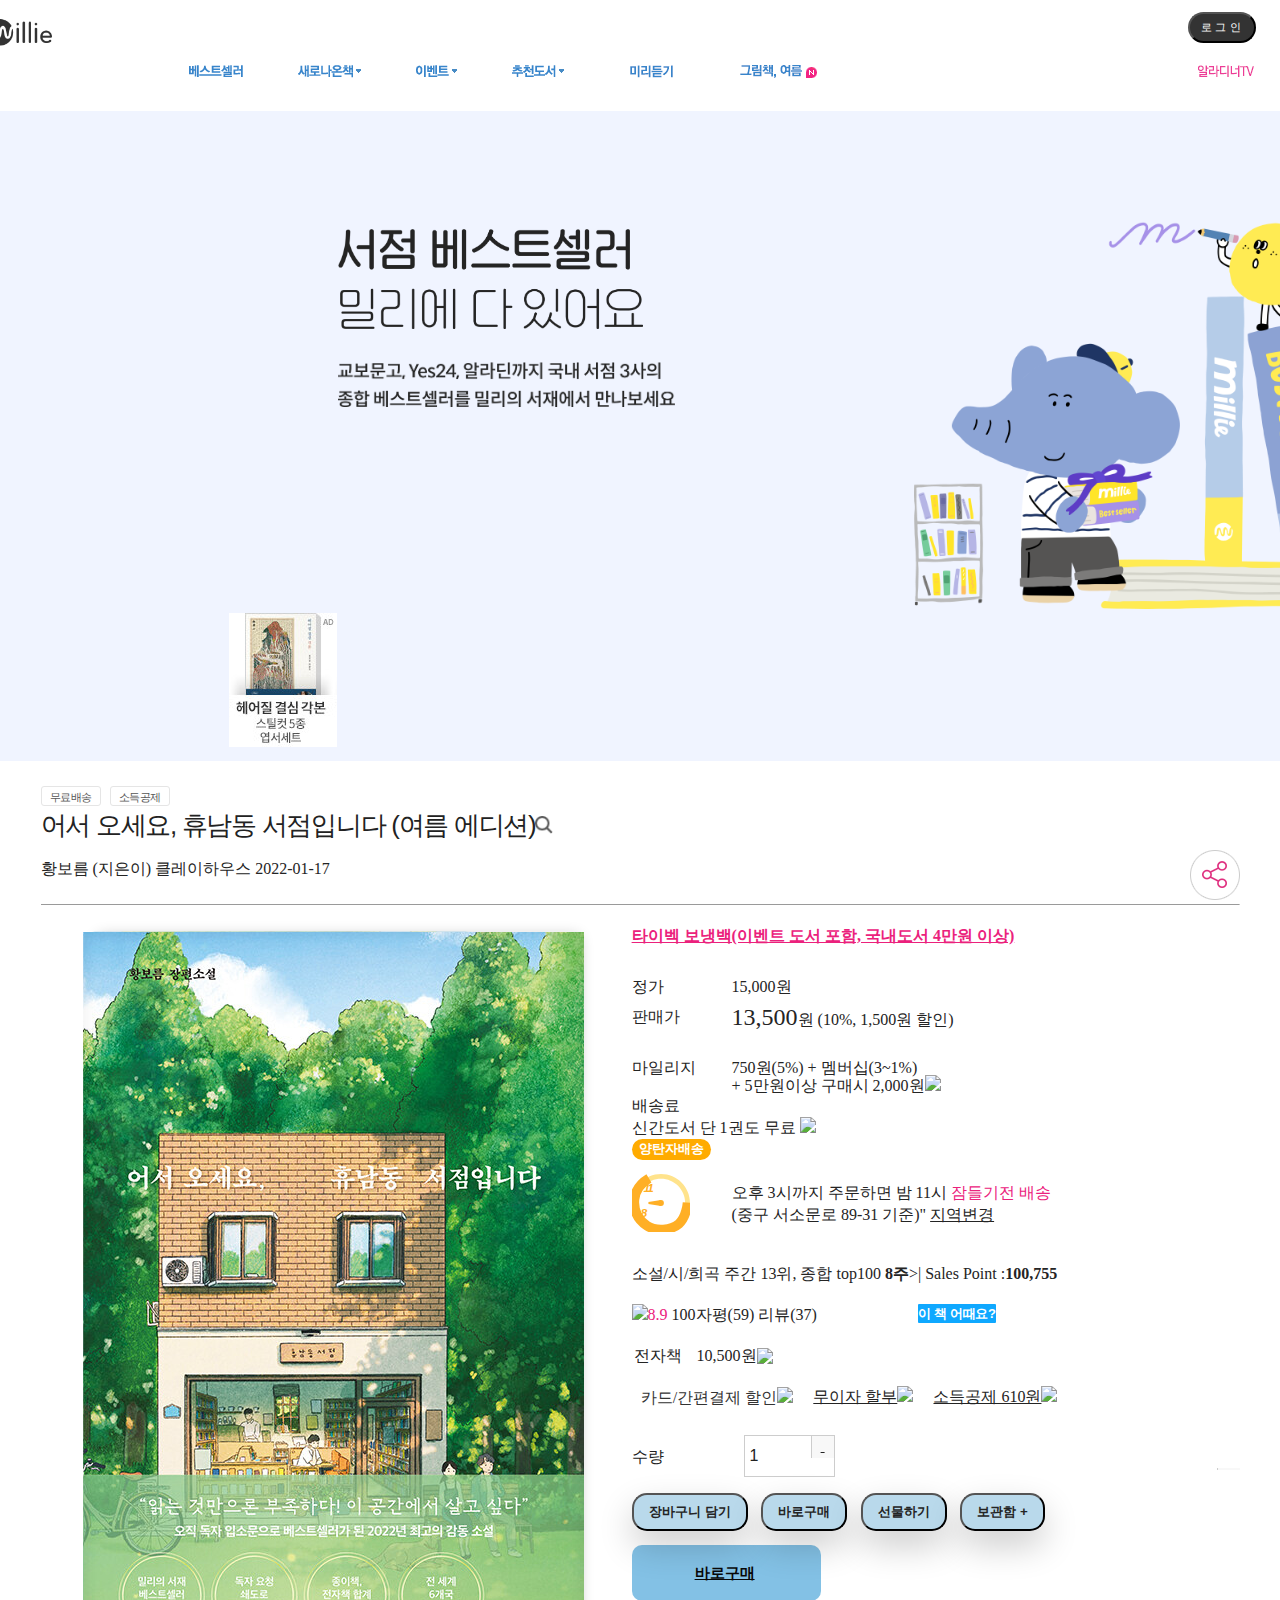
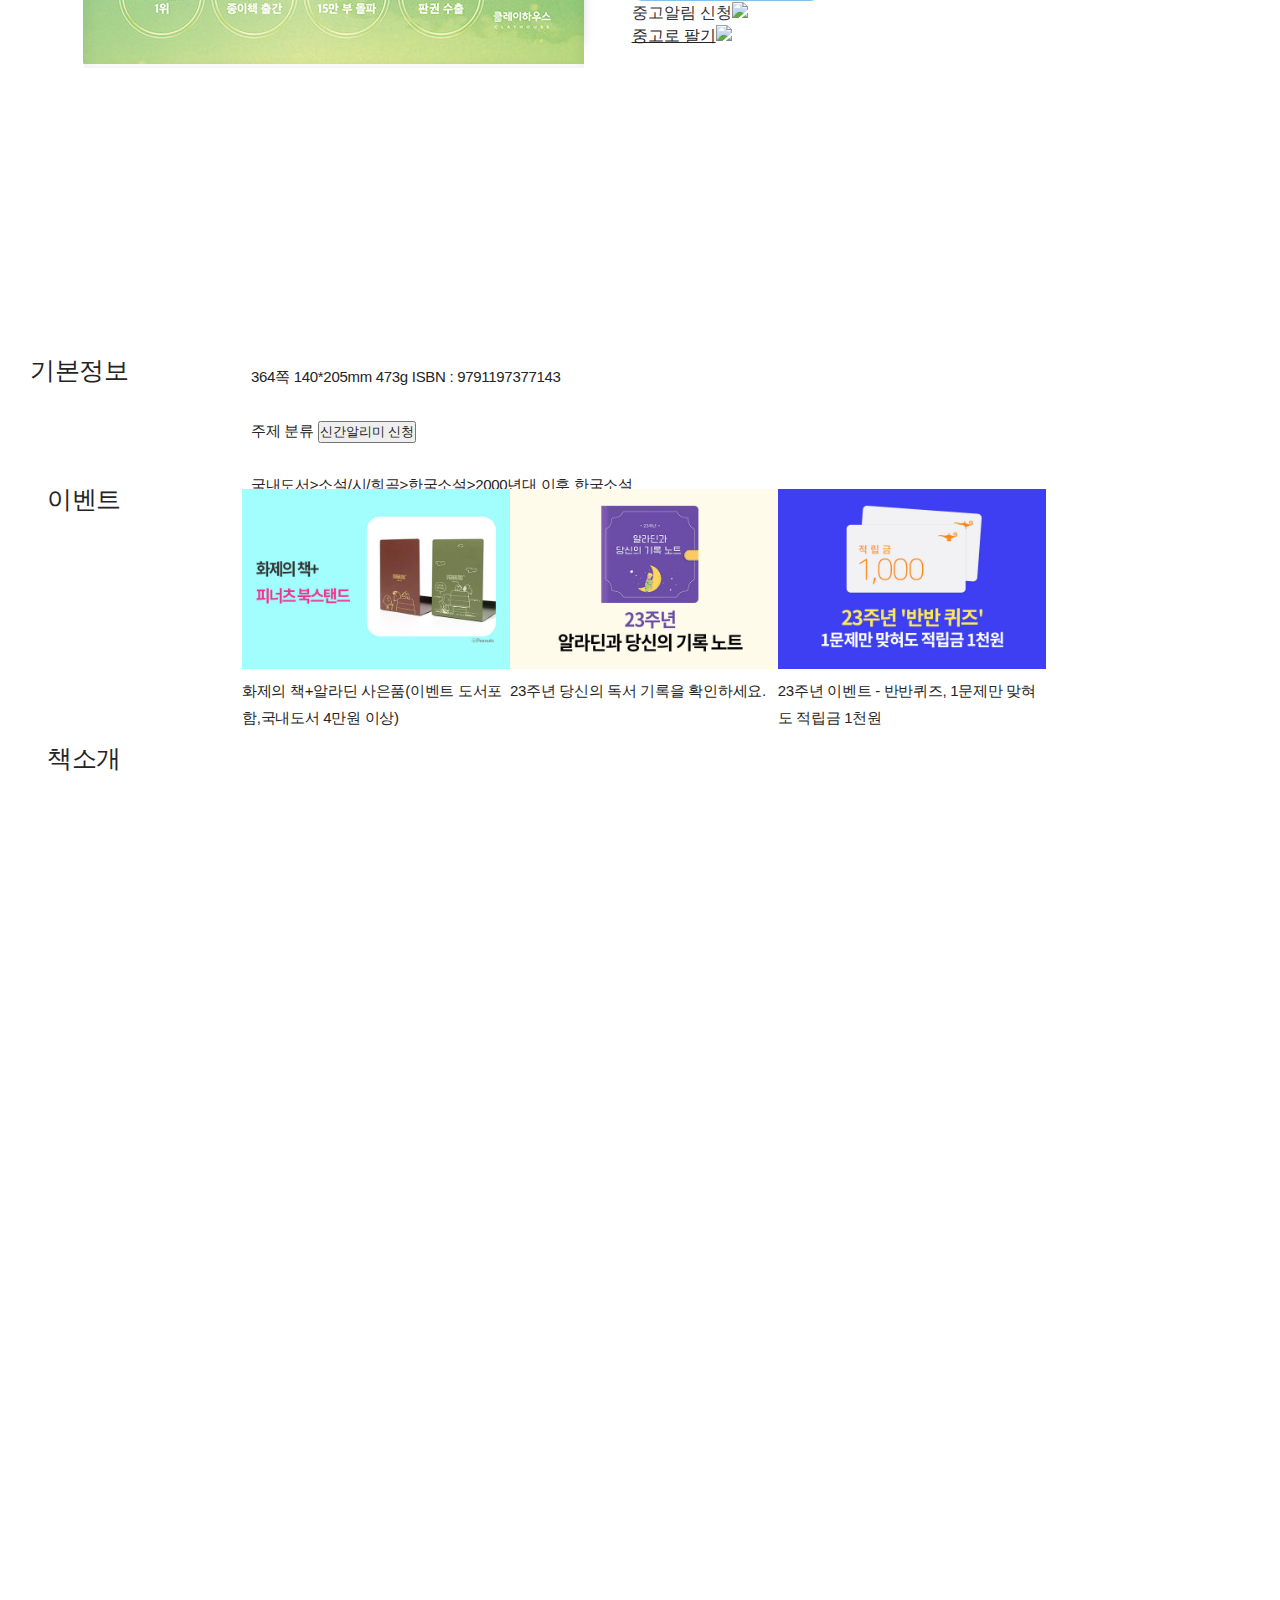
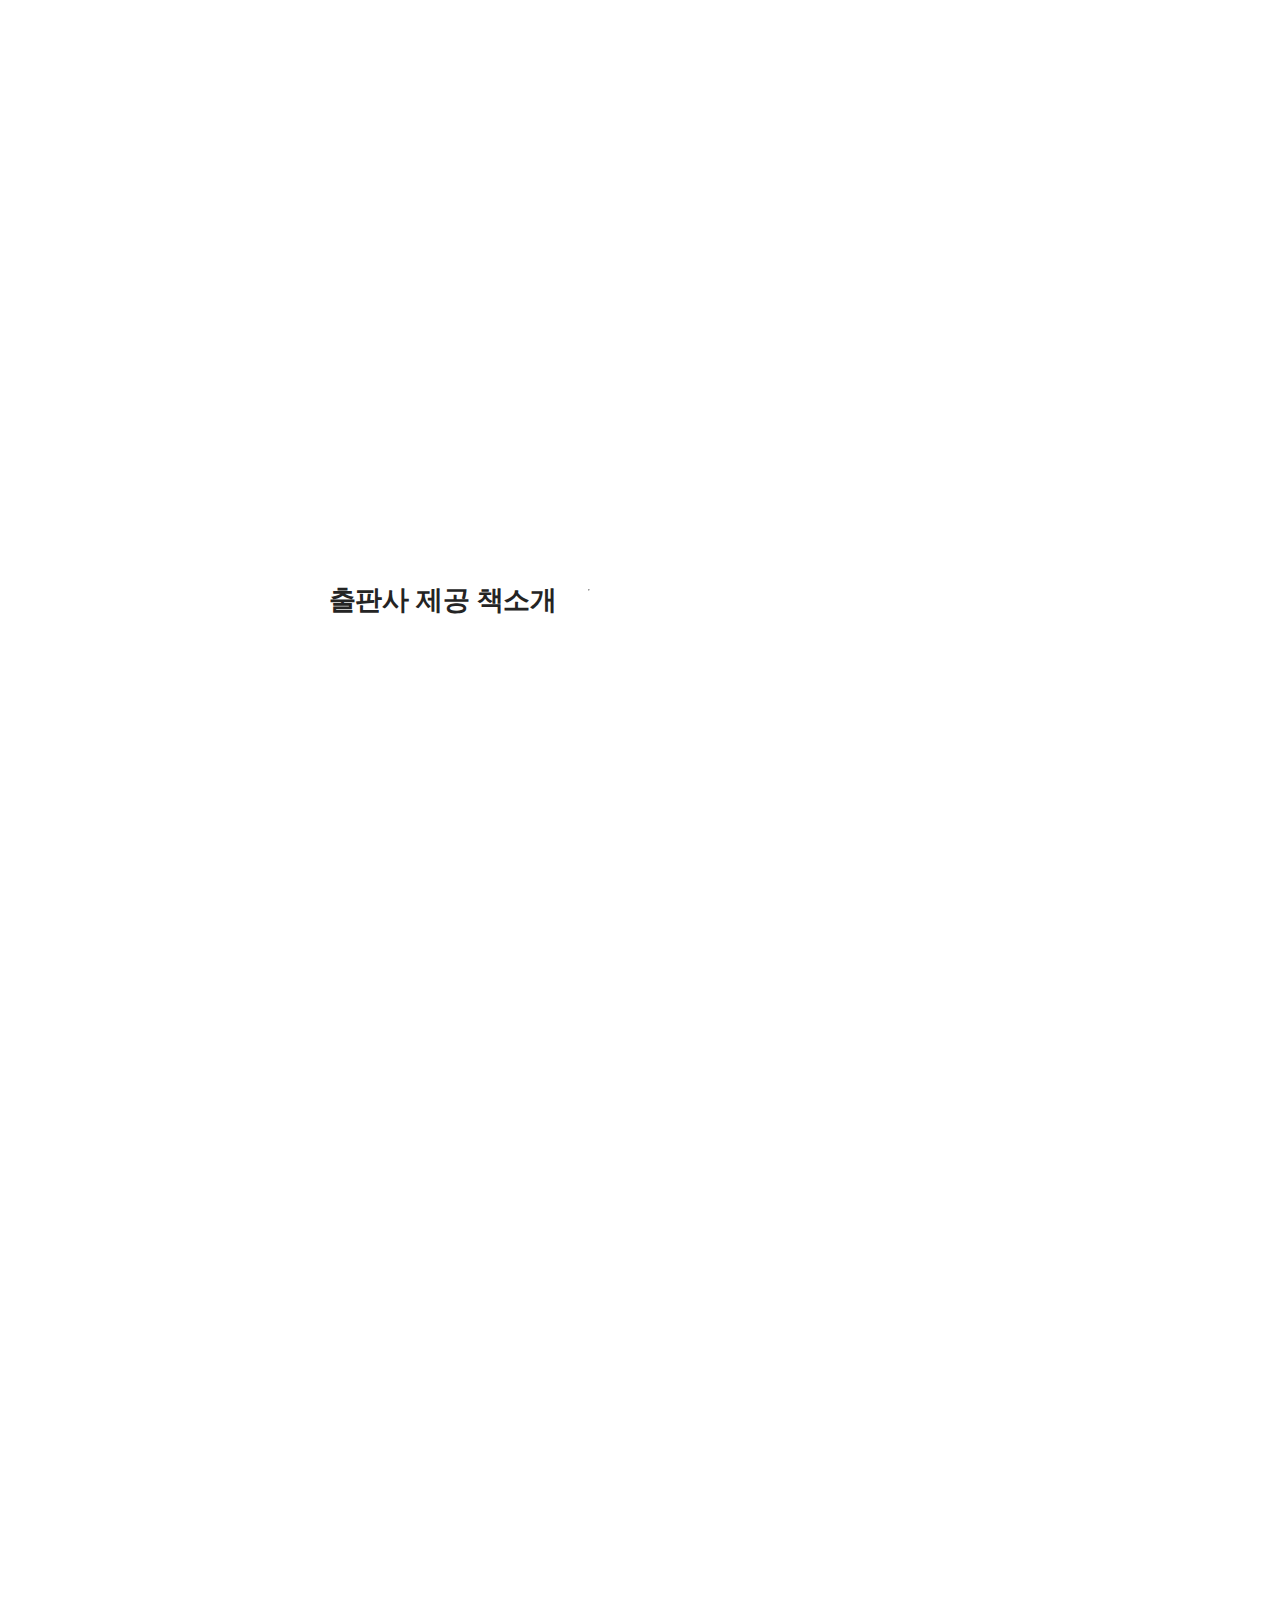
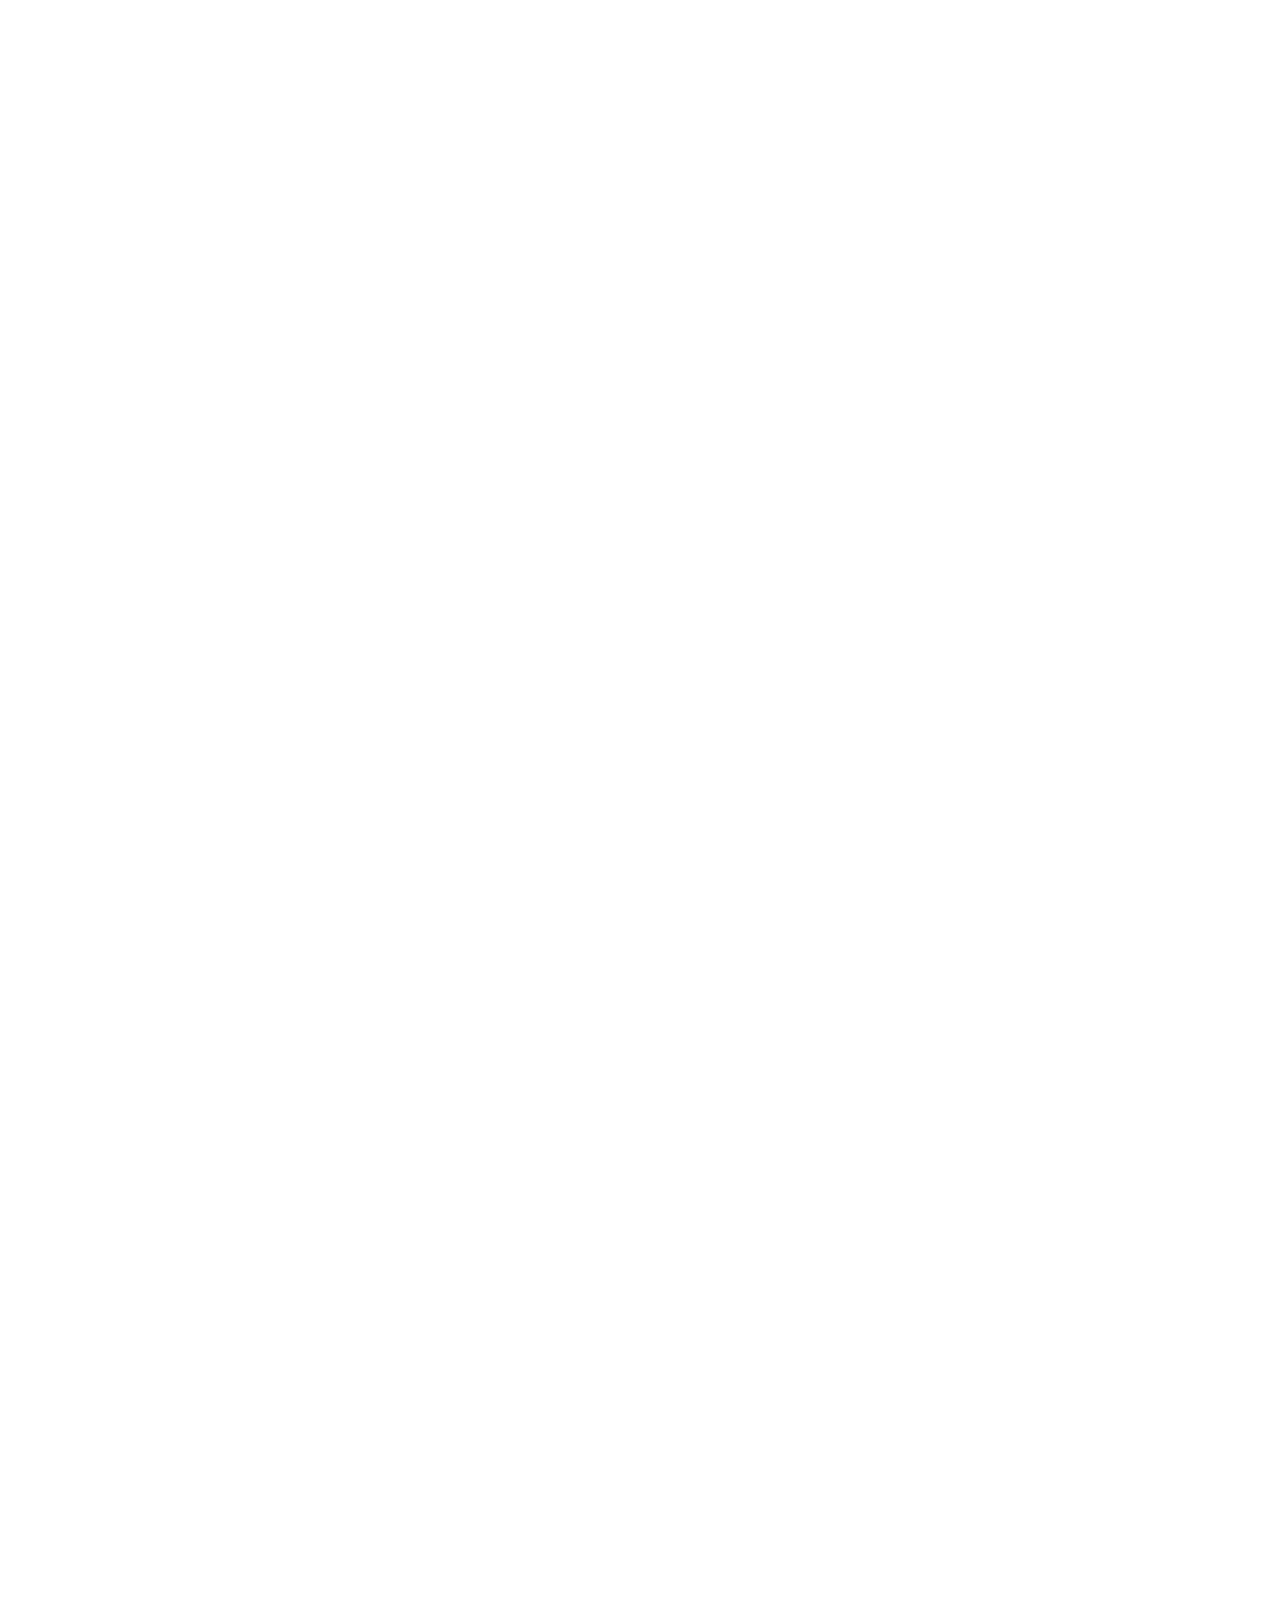
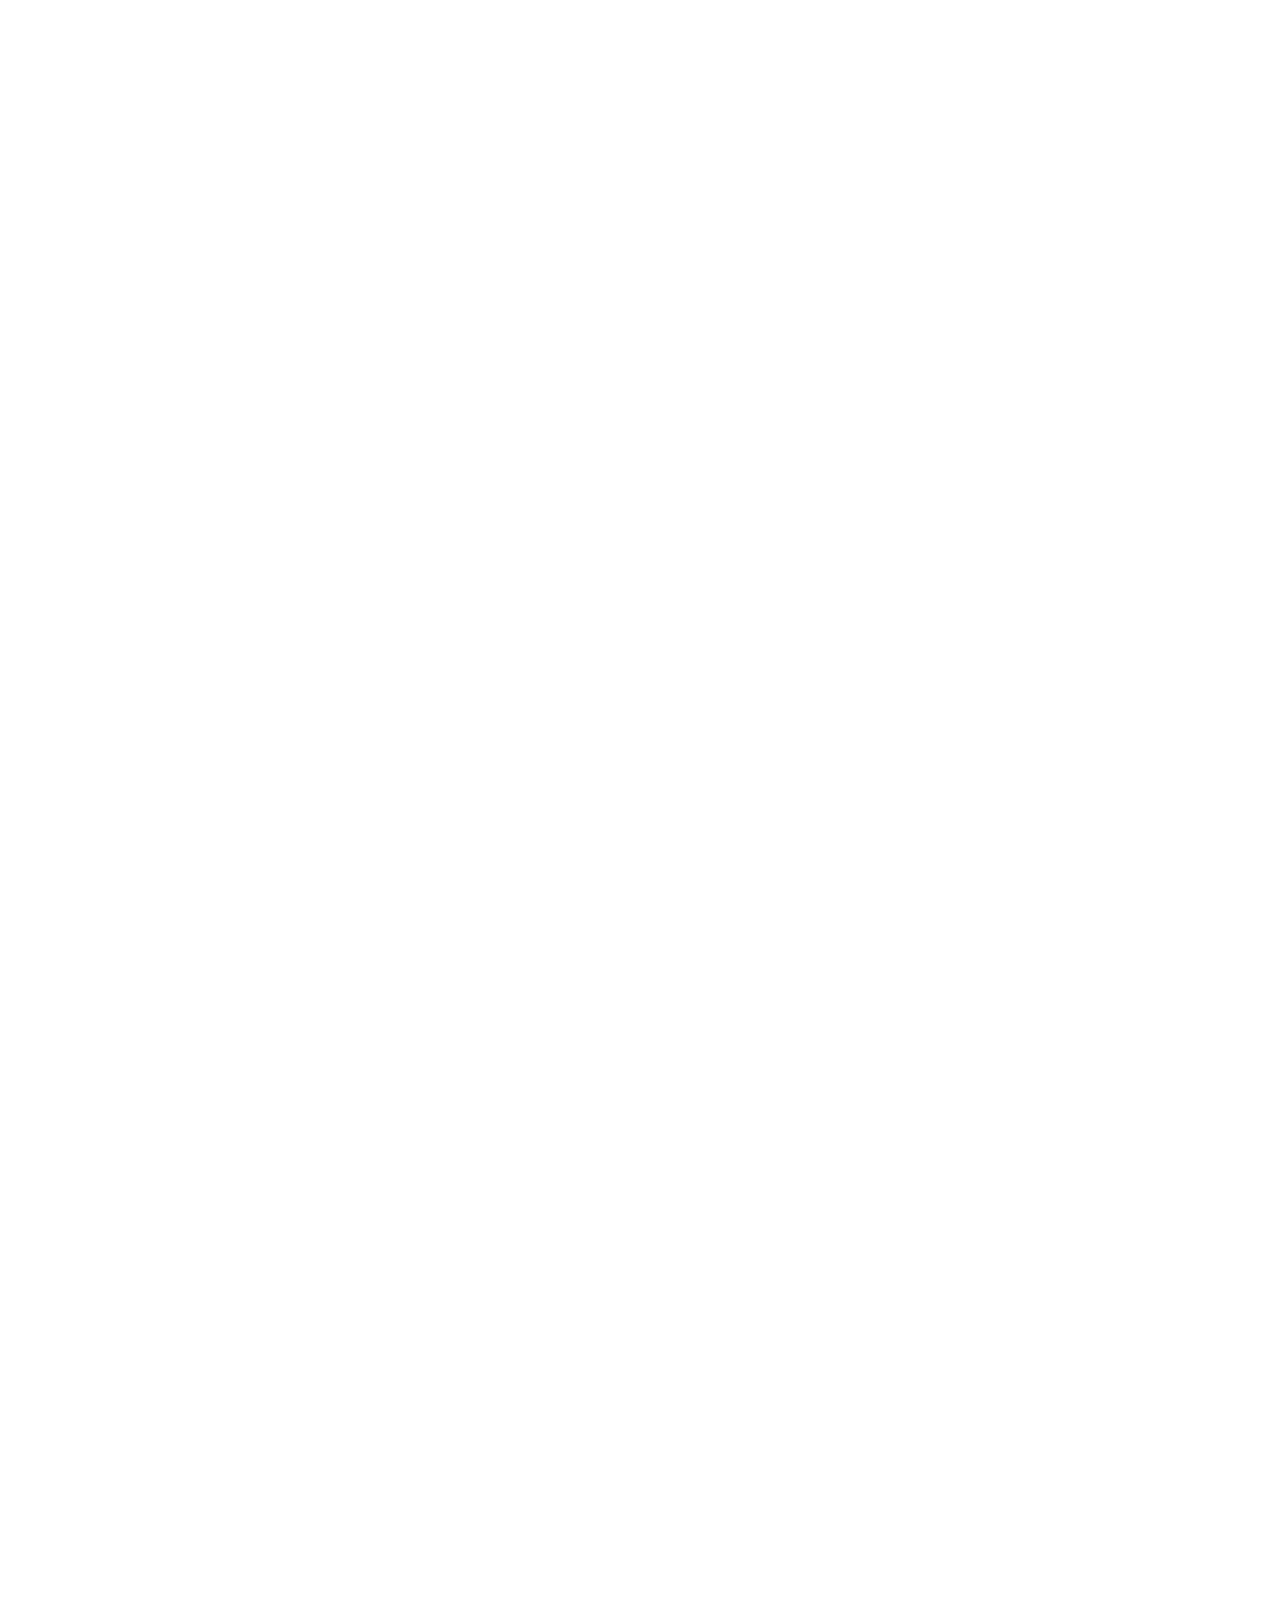
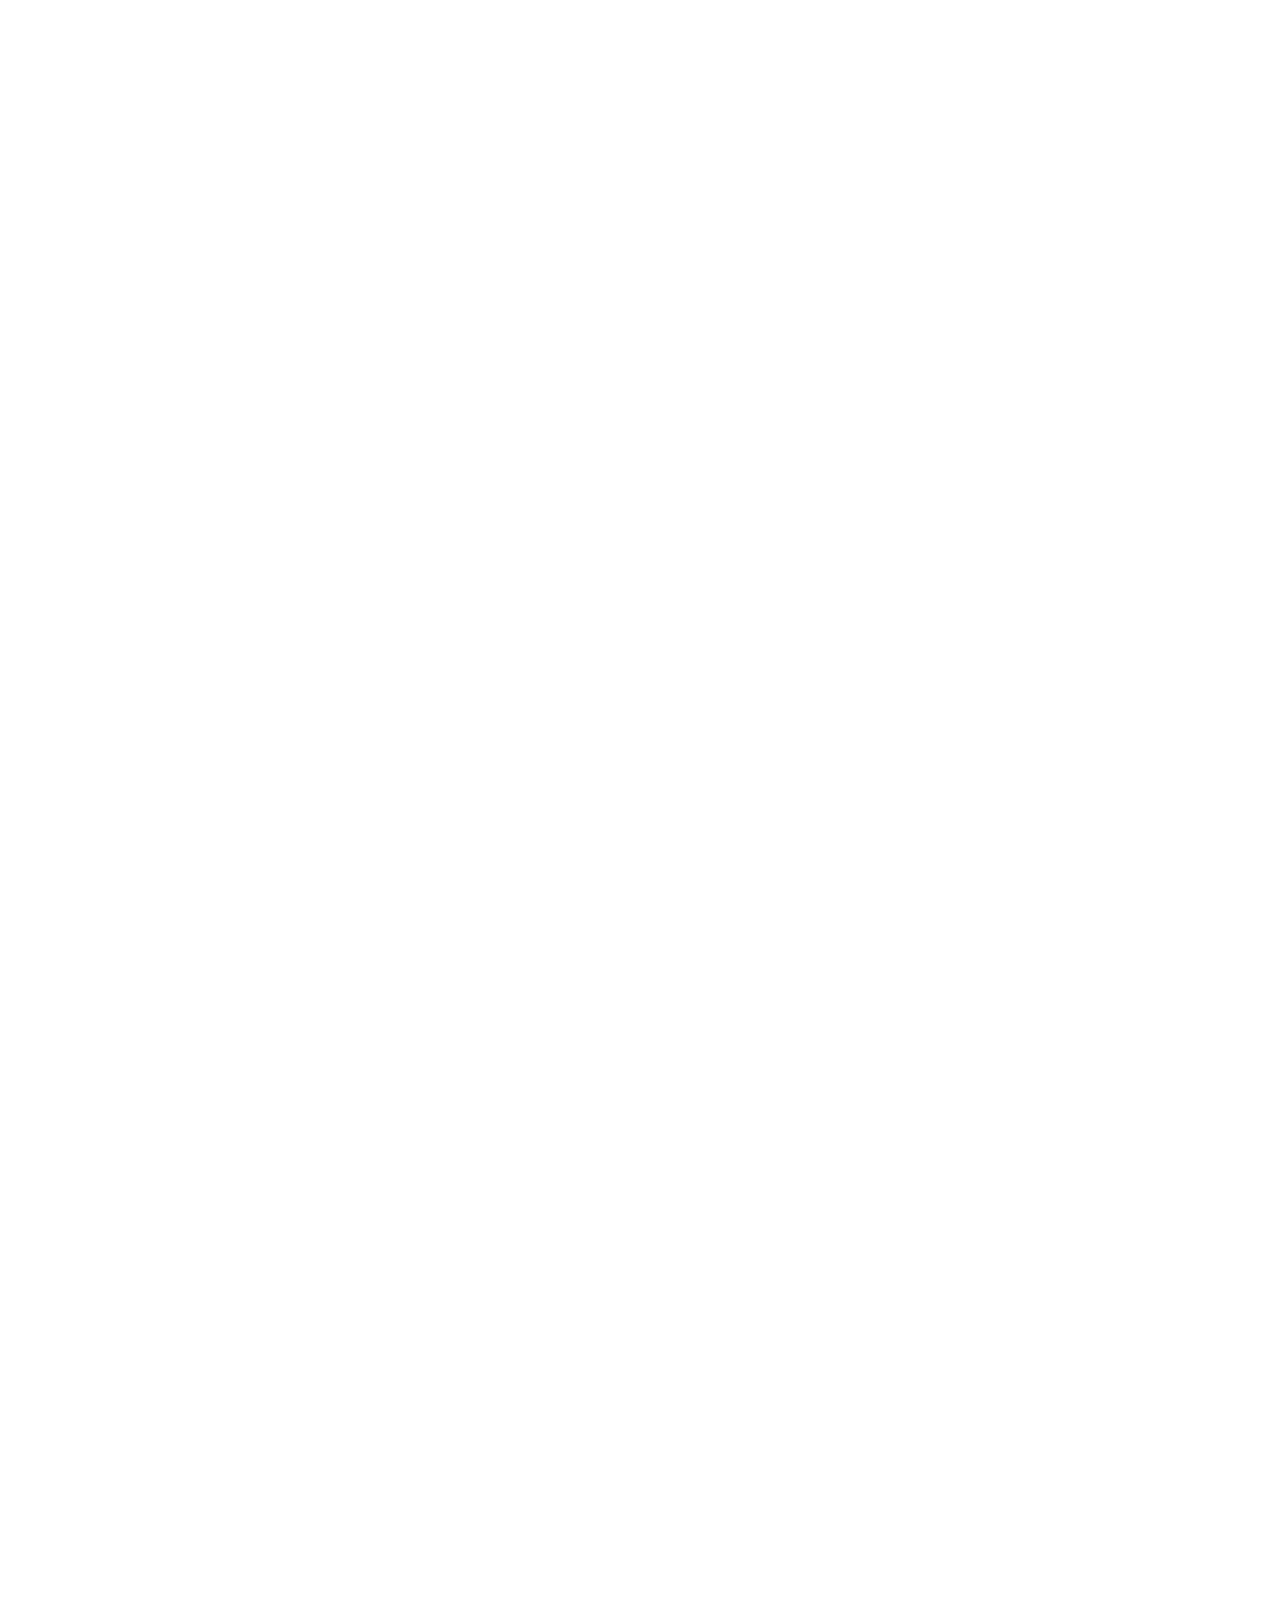
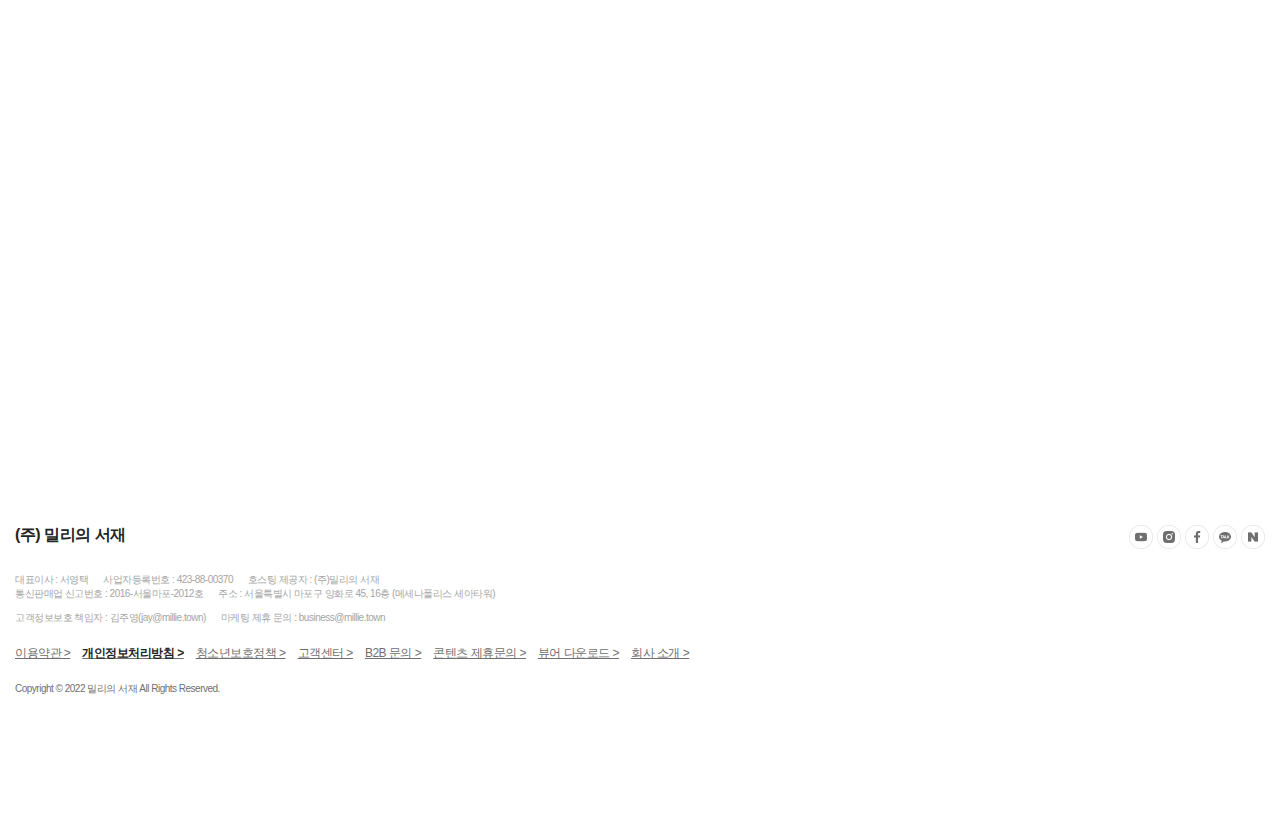
==== commit 4af28b3f: "08/11" ====
--- a/serve.html
+++ b/serve.html
@@ -513,7 +513,7 @@
         </div>
 
         <div class="item4-4">
-            <div class="item4-4-1">목차</div>
+            <!-- <div class="item4-4-1">목차</div> -->
             <!-- <p>서점은 어떤 모습이어야 할까?<br>
             이제 더는 울지 않아도 된다<br>
             오늘 커피는 무슨 맛이에요?<br>
@@ -568,6 +568,7 @@
 
                 </script>
         </div>
+
         <div class="item4-5">
             <!-- <div class="item4-5-1">책속에서</div>
             <p>P. 133b<br>
@@ -633,7 +634,7 @@
             </div>
         </div>
         <div class="footer_info">
-            <button type="button">사업자 정보 닫기</button>
+            <!-- <button type="button">사업자 정보 닫기</button> -->
             <ul>
                 <li>대표이사 : 서영택</li>
                 <li>사업자등록번호 : 423-88-00370</li>
--- a/css/1.css
+++ b/css/1.css
@@ -1080,14 +1080,25 @@
             padding: 0 0 0 0;
         }
 
-        .item3-7-a1{ display:flex; }
+        .item3-7-a1{ 
+            display: flex;
+            padding: 0px 0px 0 0px;
+            justify-content: space-around;
+            margin: 0 188px 0 -6px;
+        }
         
         .item3-7-a2{ background-color: #0fa8ff;}
 
         .item3-7-a1 button {
             background-color: #b9d9eb;
-            width: 95px;
-            height: 40px;
+            position: relative;
+            padding: 8px 15px;
+            border-radius: 15px;
+            font-family: "paybooc-Light", sans-serif;
+            box-shadow: 0 15px 35px rgb(0 0 0 / 20%);
+            text-decoration: none;
+            font-weight: 600;
+            transition: 0.25s;
         }
 
         .Ere_btn_cart {
@@ -1131,11 +1142,11 @@
             cursor: pointer;
             background: #e24457;
         }
+
         .Ere_btn_buyitnow a:link {
-            white-space: nowrap;
-            text-decoration: none;
+        
             outline: 0;
-            color: #FFF;
+            color: #080808;
             font-size: 15px;
             font-weight: bold;
             font-family: malgun, "Malgun Gothic", Dotum, 돋움, sans-serif;
@@ -1144,9 +1155,11 @@
             white-space: nowrap;
             width: 189px;
             background: #83c1e5;
-            margin: 0;
+            margin: 14px 0px 0px 0px;
             padding: 17px 48px 17px 45px;
-        }
+            border-radius: 10px;
+        }
+
         #btn_present_v1, #btn_present {
             margin-bottom: 3px;
         }
@@ -1158,9 +1171,9 @@
         /* -------item4----------------- */
 
         .item4{
-          margin: 100px 0 0 0;
+            margin: 100px 0 0 0;
             width: 100%;
-            height: 9229px;
+            height: 8229px;
             justify-content: space-around;
             display: flex;
             /* background-color: red; */
@@ -1230,57 +1243,55 @@
         .item4-3-1{font-size: 25px; margin: -6px 0 0 -188px;}
 
         .item4-4{
-            width: 820px;
-            height: 1005px;
-            /* background-color: green; */
-            float: left;
-            margin: 57% 0px 0px 0%;
-            padding: 0px 0px 0px;
-            font-family: malgun, "Malgun Gothic", Dotum, 돋움, sans-serif;
-            color: rgb(51, 51, 51);
-            font-size: 15px;
-            line-height: 1.8;
-            letter-spacing: -0.02em;
-            text-align: left;
-            position: absolute;
-        }
-        .item4-4-1{font-size:25px; margin: -6px 0 0 -188px;}
+        width: 820px;
+        height: 1005px;
+        margin: 21% 0px 0px 0%;
+        padding: 0px 0px 0px;
+        font-family: malgun, "Malgun Gothic", Dotum, 돋움, sans-serif;
+        color: rgb(51, 51, 51);
+        font-size: 15px;
+        line-height: 1.8;
+        letter-spacing: -0.02em;
+        text-align: left;
+        position: absolute;
+        }
+        /* .item4-4-1{font-size:25px; margin: -6px 0 0 -188px;} */
         .item4-5{
-            width: 810px;
-            height: 220px;
-            /* background-color: rgb(2, 248, 236); */
-            float: left;
-            margin: 129% 0px 0px 0%;
-            padding: 82px 0px 0px;
-            font-family: malgun, "Malgun Gothic", Dotum, 돋움, sans-serif;
-            color: rgb(51, 51, 51);
-            font-size: 15px;
-            line-height: 1.8;
-            letter-spacing: -0.02em;
-            text-align: left;
-            position: absolute;
+         width: 810px;
+        height: 220px;
+        float: left;
+        margin: 67% 0px 0px 0%;
+        padding: 15px 0px 0px;
+        font-family: malgun, "Malgun Gothic", Dotum, 돋움, sans-serif;
+        color: rgb(51, 51, 51);
+        font-size: 15px;
+        line-height: 1.8;
+        letter-spacing: -0.02em;
+        text-align: left;
+        position: absolute;
         }
         .item4-5-1{font-size:25px; margin: -6px 0 0 -188px;}
 
         .item4-6{
-            width: 810px;
-            height: 220px;
-            /* background-color: rgb(153, 5, 238); */
-            float: left;
-            margin: 172% 0px 0px 0%;
-            padding: 82px 0px 0px;
-            font-family: malgun, "Malgun Gothic", Dotum, 돋움, sans-serif;
-            color: rgb(51, 51, 51);
-            font-size: 15px;
-            line-height: 1.8;
-            letter-spacing: -0.02em;
-            text-align: left;
-            position: absolute;
-        }
+        width: 810px;
+        height: 220px;
+        float: left;
+        margin: 85% 0px 0px -1%;
+        padding: 82px 0px 0px;
+        font-family: malgun, "Malgun Gothic", Dotum, 돋움, sans-serif;
+        color: rgb(51, 51, 51);
+        font-size: 15px;
+        line-height: 1.8;
+        letter-spacing: -0.02em;
+        text-align: left;
+        position: absolute;
+        }
+        
         .item4-6-1{font-size:25px; margin: -6px 0 0 -241px;}
+
         .item4-7{
             float: left;
-            margin: 191% 0px 0px -6%;
+            margin: 143% 0px 0px -8%;
             padding: 83px 0px 1px 0px;
             font-family: malgun, "Malgun Gothic", Dotum, 돋움, sans-serif;
             color: rgb(51, 51, 51);
